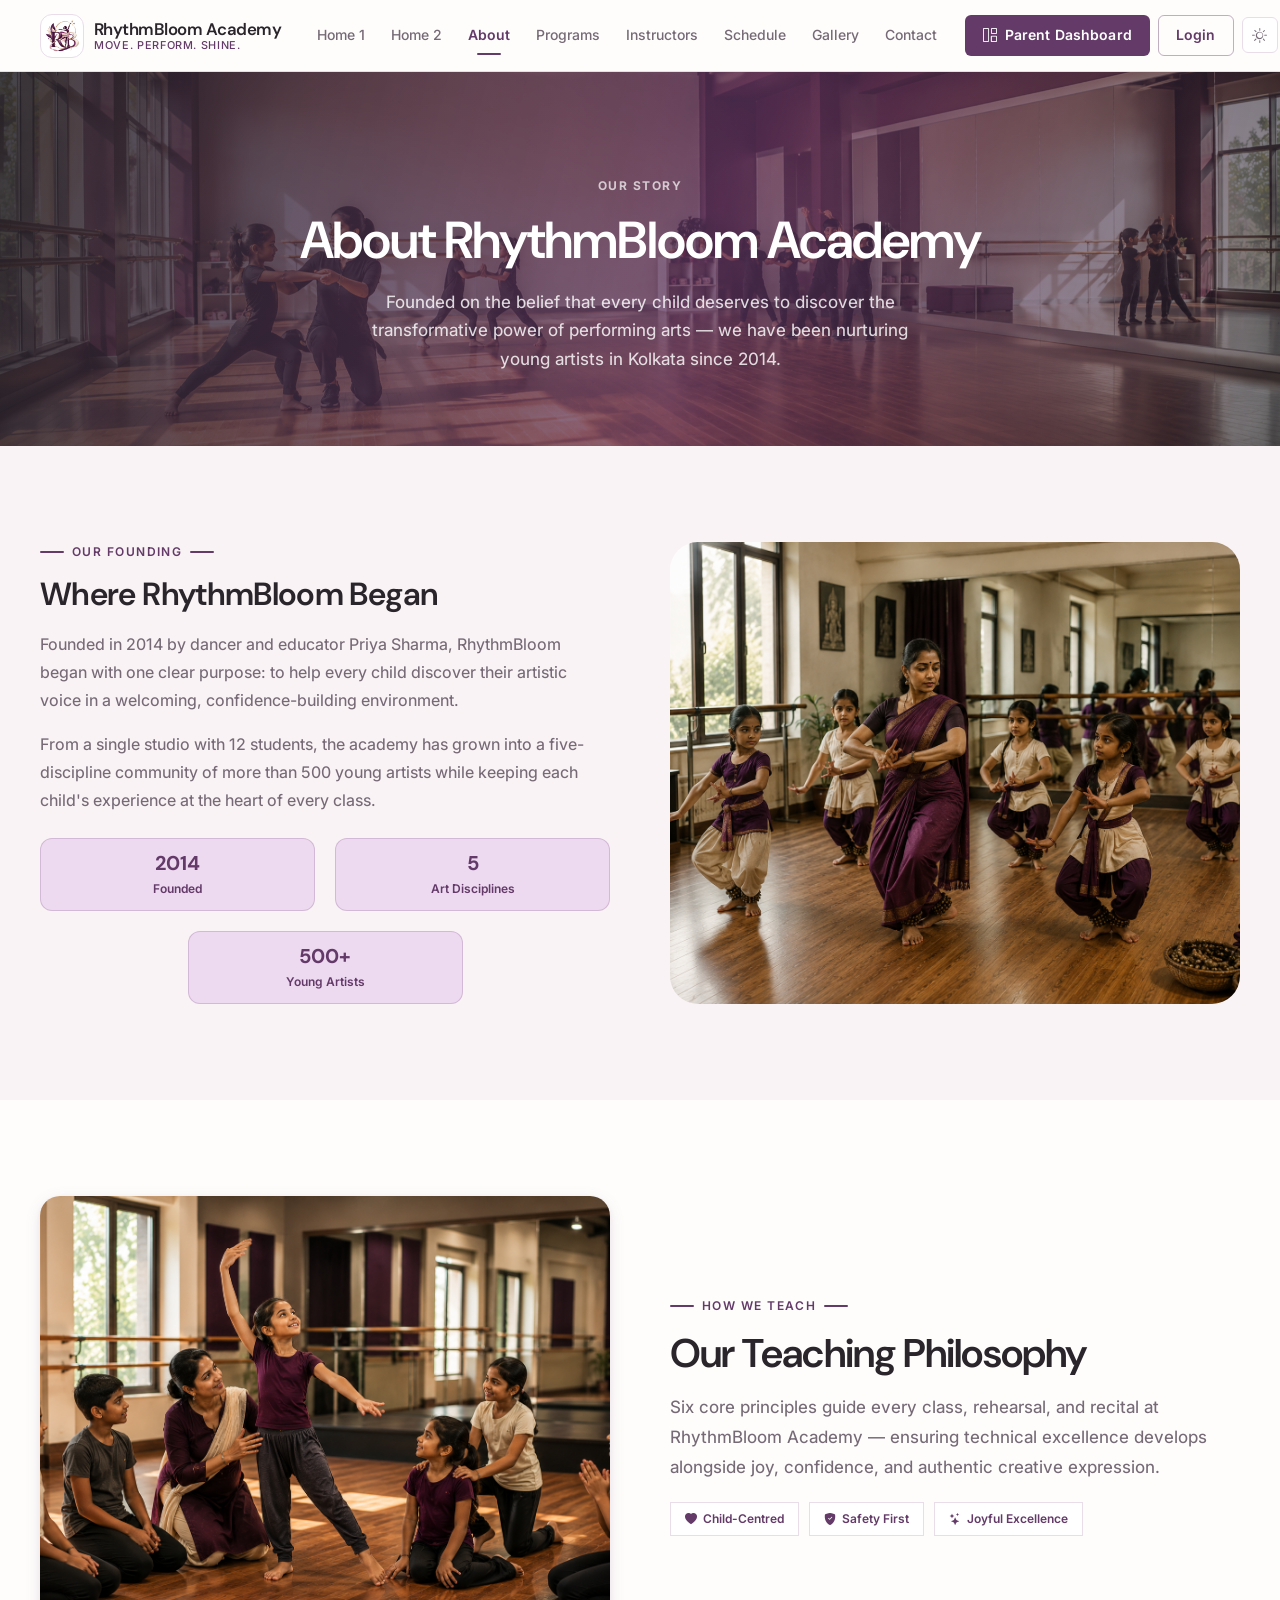
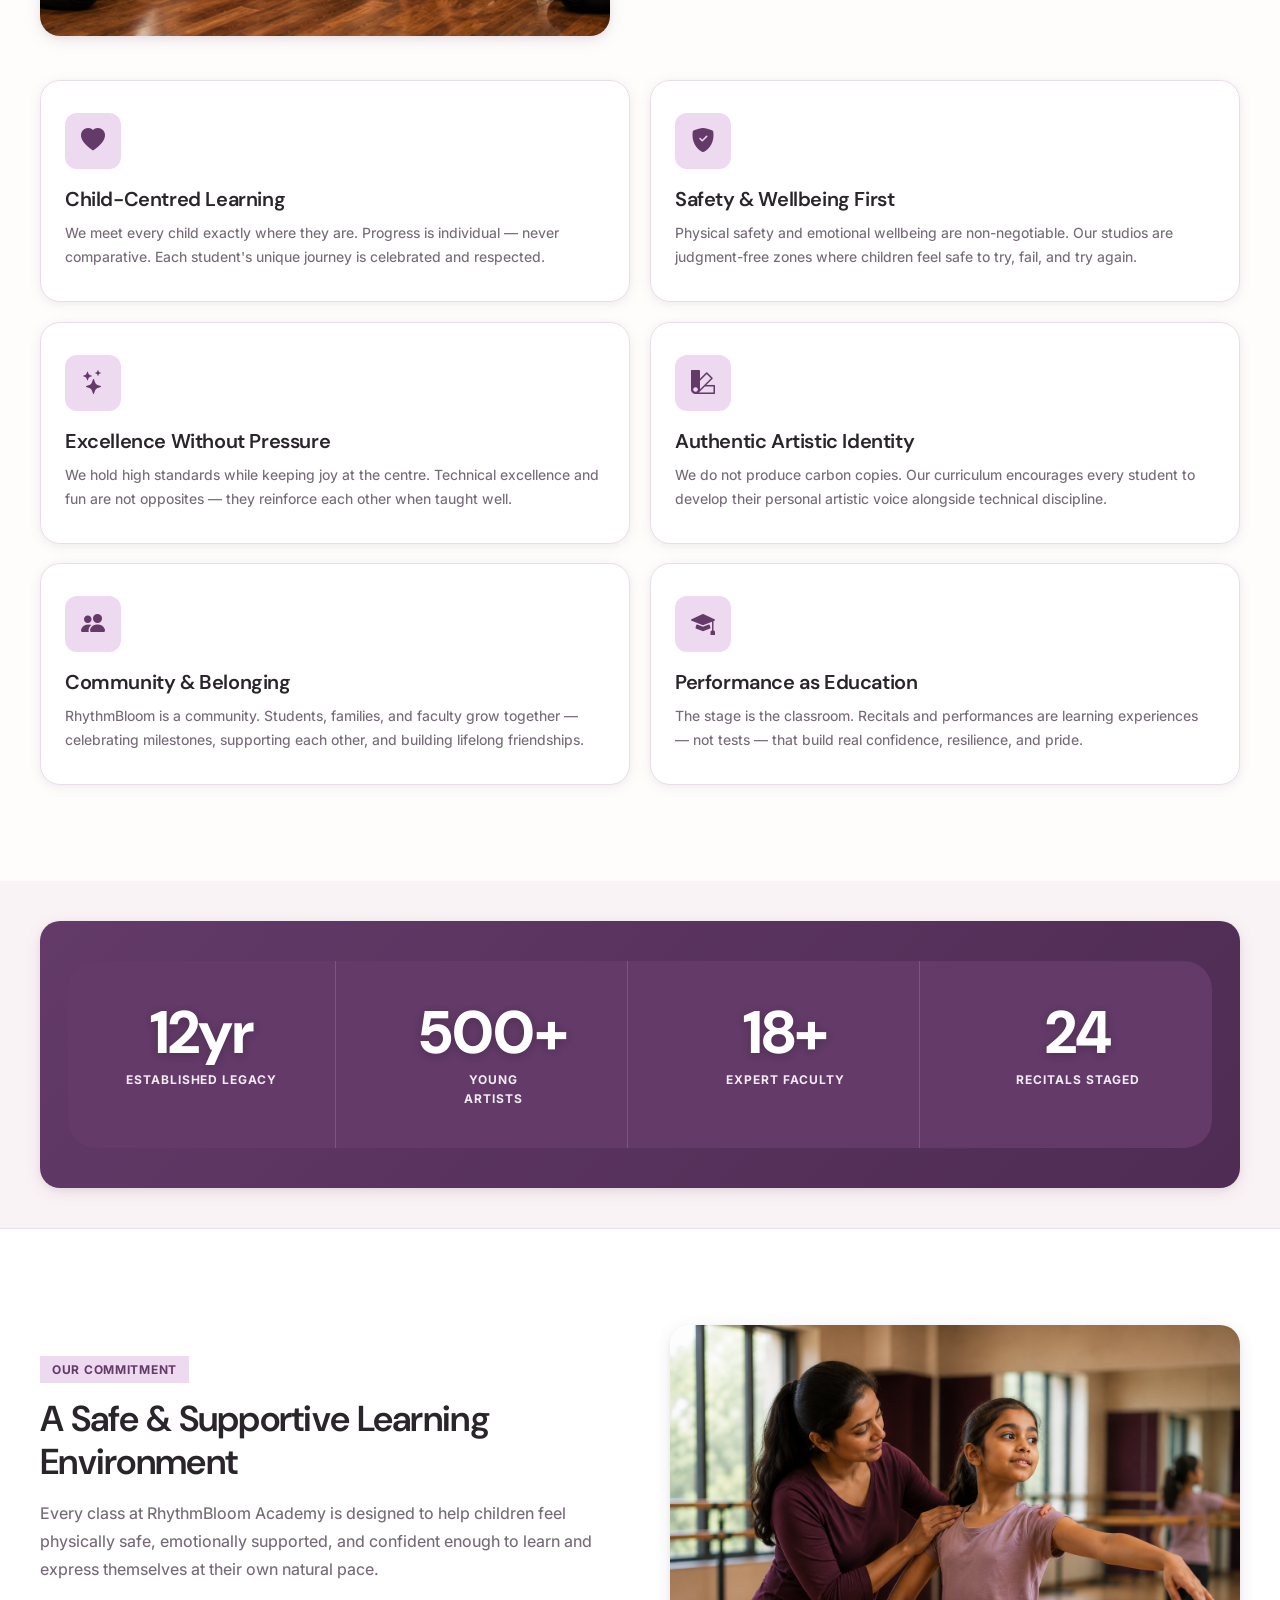
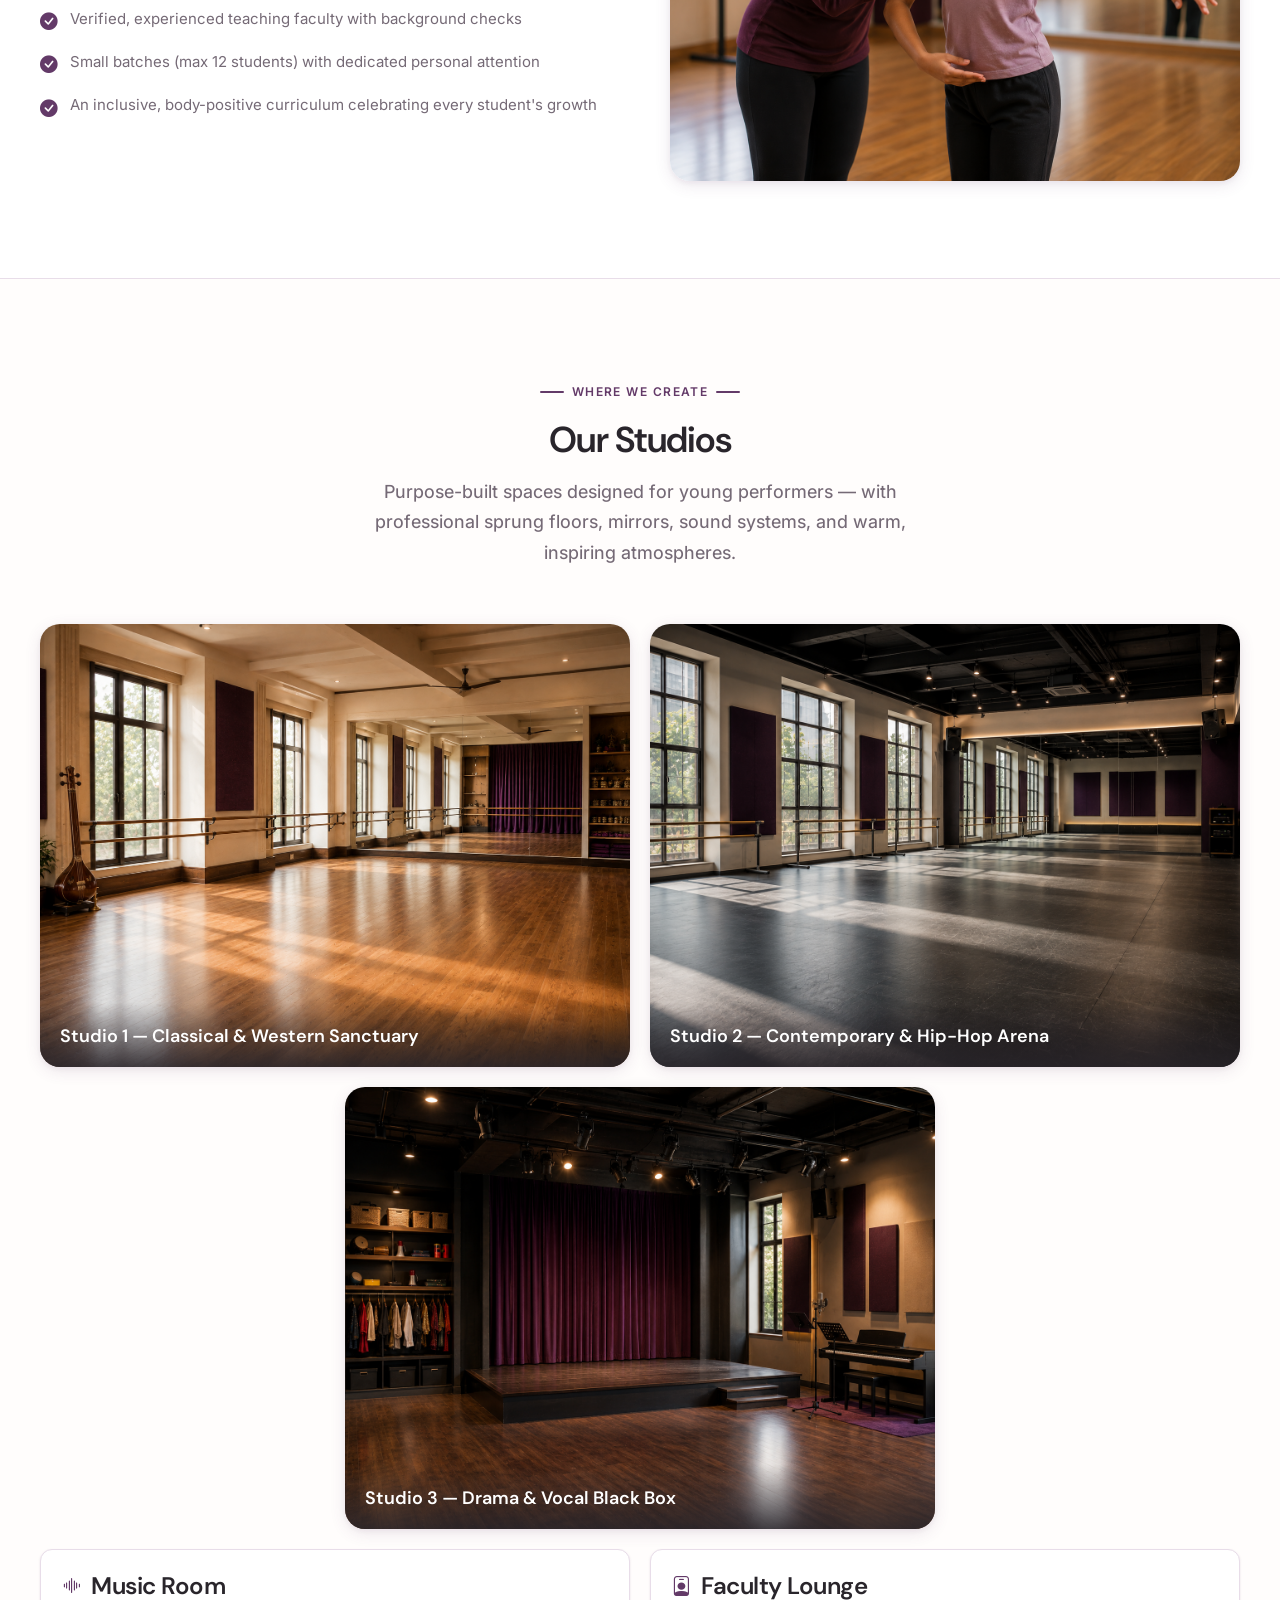
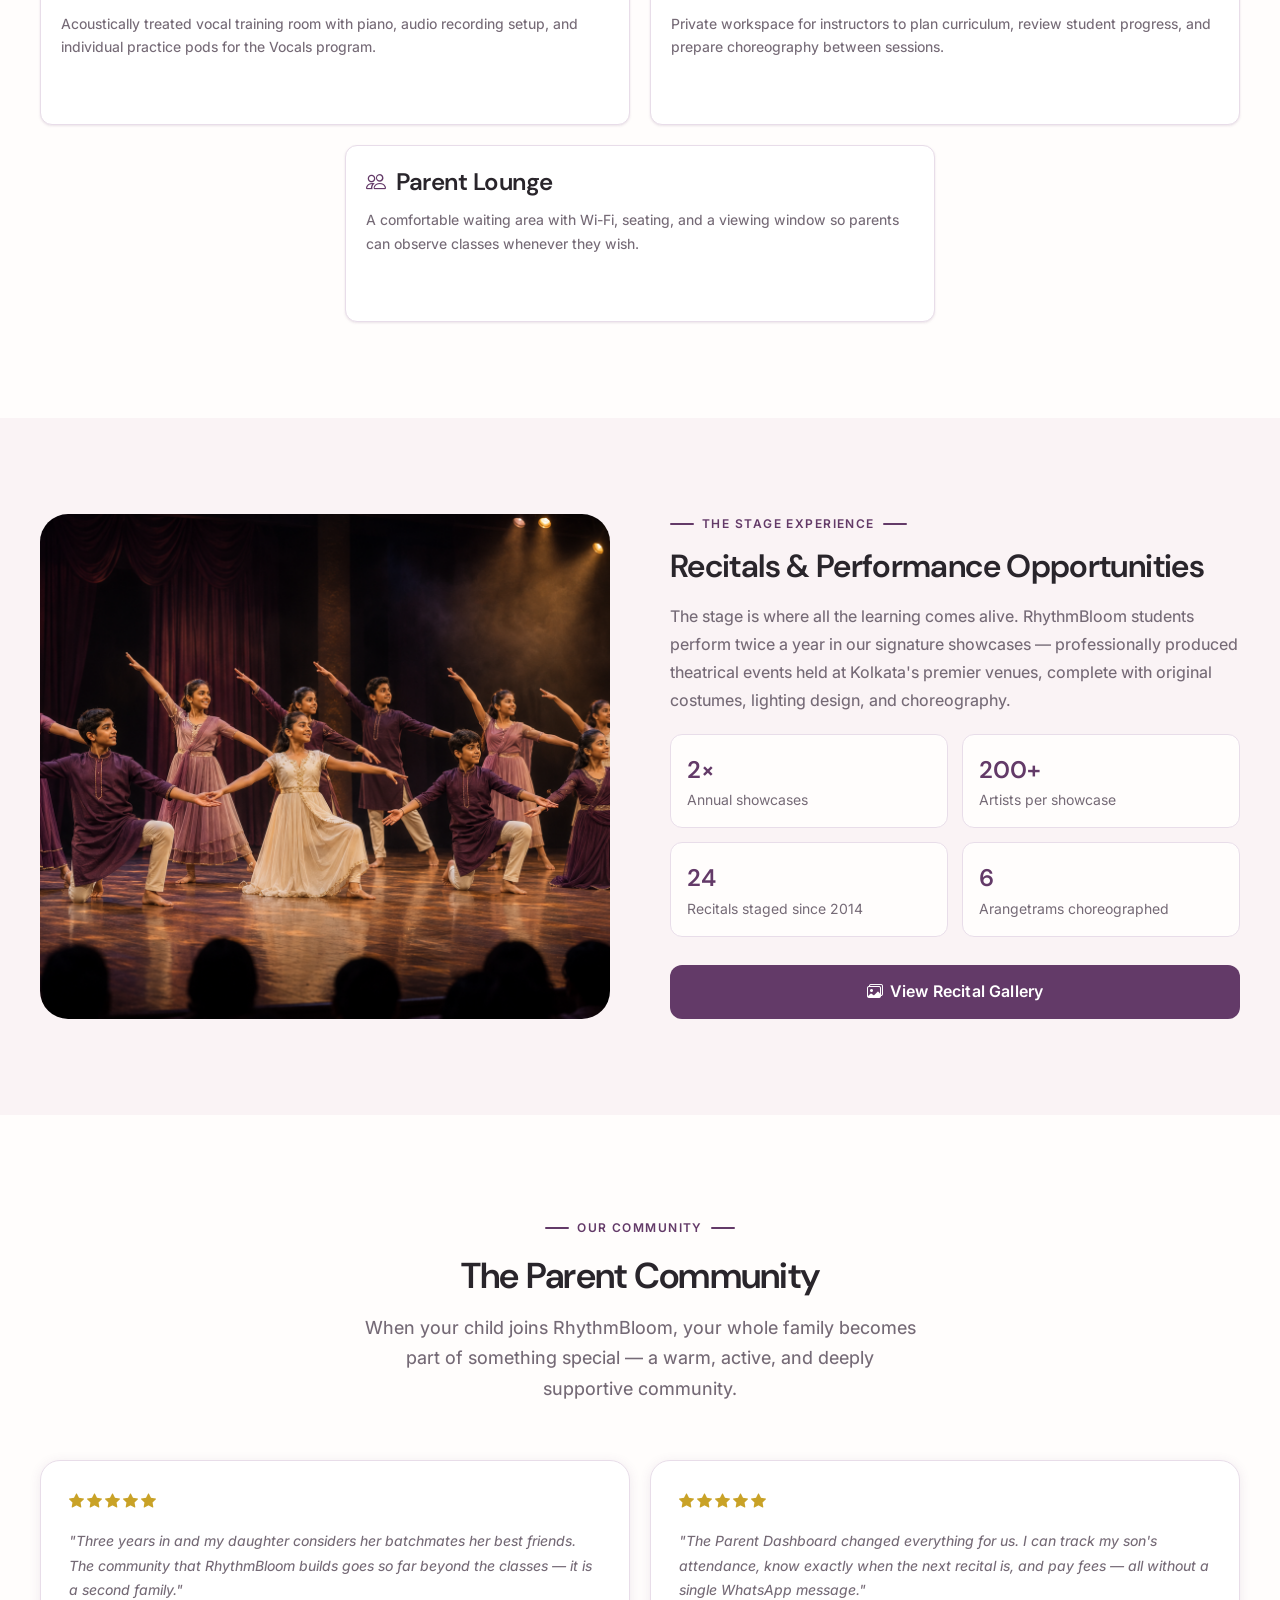
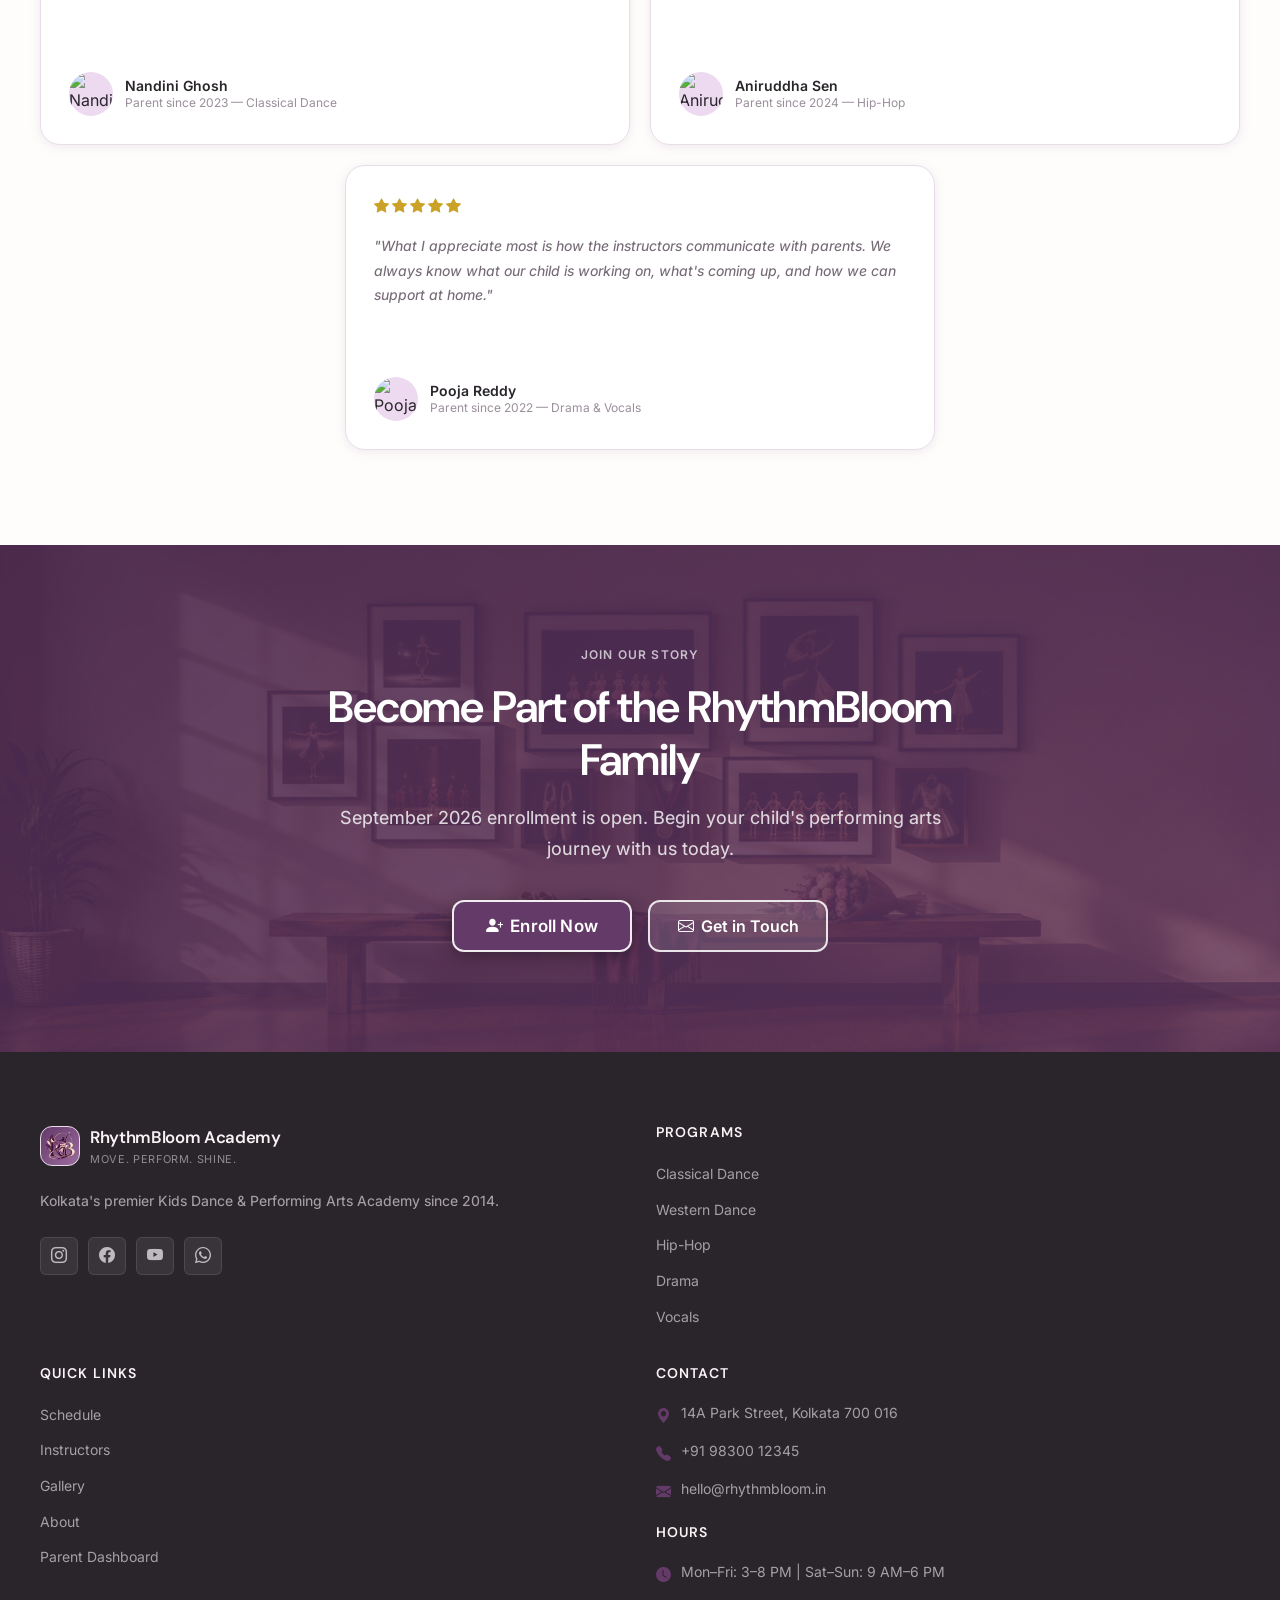
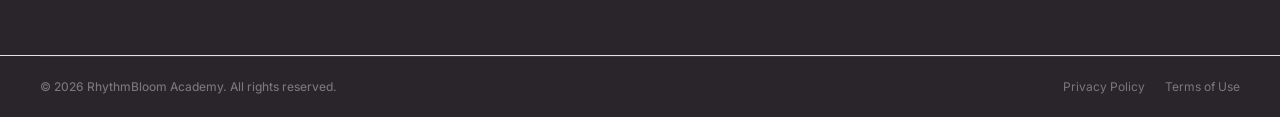
==== about.html @ a4c88cf2 "initial stage changes committed" ====
<!DOCTYPE html>
<html lang="en" data-theme="light" dir="ltr">
<head>
  <meta charset="UTF-8" />
  <meta name="viewport" content="width=device-width, initial-scale=1.0" />
  <title>About Us — Our Story, Philosophy & Studios | RhythmBloom Academy</title>
  <meta name="description" content="Learn about RhythmBloom Academy — our founding story, teaching philosophy, safe learning environment, studios, recital legacy, and parent community." />
  <link rel="icon" type="image/png" href="images/logo.png" />
  <link rel="apple-touch-icon" href="images/logo.png" />
  <link rel="preconnect" href="https://fonts.googleapis.com" />
  <link rel="preconnect" href="https://fonts.gstatic.com" crossorigin />
  <link href="https://fonts.googleapis.com/css2?family=DM+Sans:opsz,wght@9..40,400;9..40,600;9..40,700;9..40,800&family=Inter:wght@400;500;600;700&display=swap" rel="stylesheet" />
  <link rel="stylesheet" href="https://cdn.jsdelivr.net/npm/bootstrap-icons@1.11.3/font/bootstrap-icons.min.css" />
  <link rel="stylesheet" href="css/main.css" />
  <link rel="stylesheet" href="css/header.css" />
  <link rel="stylesheet" href="css/components.css" />
  <link rel="stylesheet" href="css/dark-theme.css" />
  <link rel="stylesheet" href="css/rtl.css" />
  <link rel="stylesheet" href="css/desktop.css" />
  <link rel="stylesheet" href="css/tablet.css" />
  <link rel="stylesheet" href="css/mobile.css" />
  <style>
    .page-hero { padding:100px 0 72px; background:linear-gradient(135deg,var(--primary) 0%,#9B6BA0 100%); position:relative; overflow:hidden; }
    .page-hero::before { content:''; position:absolute; top:-80px; right:-80px; width:400px; height:400px; border-radius:50%; background:rgba(255,255,255,.06); }
    .about-split { display:grid; grid-template-columns:1fr 1fr; gap:60px; align-items:stretch; }
    .about-split.reverse { direction:rtl; }
    .about-split.reverse > * { direction:ltr; }
    .about-img { border-radius:var(--radius-xl); overflow:hidden; }
    .about-img img { width:100%; height:100%; min-height:440px; object-fit:cover; display:block; }
    .about-split > .reveal:not(.about-img) { display:flex; flex-direction:column; justify-content:center; }
    .about-split .section-label { align-self:flex-start; width:auto; background:transparent; padding:0; }
    .story-highlights { display:grid; grid-template-columns:repeat(3,1fr); gap:10px; margin-top:24px; width:100%; }
    .story-highlight { padding:12px 10px; text-align:center; background:var(--primary-subtle); border:1px solid rgba(99,58,104,.2); border-radius:var(--radius-md); color:var(--primary); }
    .story-highlight strong { display:block; font-family:var(--font-heading); font-size:var(--text-lg); line-height:1.2; }
    .story-highlight span { display:block; margin-top:4px; font-size:var(--text-xs); font-weight:600; }
    .philosophy-grid { display:grid; grid-template-columns:repeat(3,1fr); gap:24px; }
    .philosophy-card { padding:32px 24px; background:var(--bg-card); border:1px solid var(--divider); border-radius:var(--radius-lg); box-shadow:var(--shadow-card); transition:all var(--trans-base); }
    .philosophy-card:hover { transform:translateY(-5px); box-shadow:var(--shadow-md); }
    .philosophy-icon { width:56px; height:56px; background:var(--primary-subtle); border-radius:var(--radius-md); display:flex; align-items:center; justify-content:center; font-size:24px; color:var(--primary); margin-bottom:18px; }
    @media(max-width:576px) {
      .about-split { grid-template-columns: 1fr !important; gap: 32px; }
      .story-highlights { grid-template-columns: 1fr !important; gap: 10px; }
      .philosophy-grid { grid-template-columns: 1fr !important; gap: 16px; }
      .about-img img { min-height: 260px; }
    }
    .timeline { display:flex; flex-direction:column; gap:0; position:relative; }
    .timeline::before { content:''; position:absolute; left:20px; top:0; bottom:0; width:2px; background:linear-gradient(to bottom,var(--primary),var(--primary-subtle)); }
    .timeline-item { display:flex; gap:24px; padding-bottom:32px; position:relative; }
    .timeline-dot { width:40px; height:40px; border-radius:50%; background:var(--primary); color:white; display:flex; align-items:center; justify-content:center; font-size:13px; font-weight:600; flex-shrink:0; z-index:1; }
    .timeline-body { flex:1; padding-top:8px; }
    .timeline-year { font-size:var(--text-xs); font-weight:700; letter-spacing:.08em; color:var(--primary); margin-bottom:4px; text-transform:uppercase; }
    .timeline-title { font-family:var(--font-heading); font-size:var(--text-md); font-weight:700; color:var(--text-primary); margin-bottom:6px; }
    .timeline-desc { font-size:var(--text-sm); color:var(--text-secondary); line-height:1.7; }
    @media(max-width:900px) { .about-split { grid-template-columns:1fr; gap:28px; } .about-split.reverse { direction:ltr; } .about-img img { height:260px; min-height:0; } .philosophy-grid { grid-template-columns:1fr 1fr; } }
    @media(max-width:576px) { .philosophy-grid { grid-template-columns:1fr; } .about-img img { height:220px; min-height:0; } .story-highlights { grid-template-columns:1fr; } }
  </style>
</head>
<body>

<nav class="rb-navbar" role="navigation" aria-label="Main navigation">
  <div class="nav-inner">
    <a href="index.html" class="rb-brand">
      <div class="rb-logo-wrap">
        <img src="images/logo.png" alt="RhythmBloom Academy Logo" class="rb-logo-light" />
        <img src="images/dark_logo.png" alt="RhythmBloom Academy Logo" class="rb-logo-dark" style="display:none;" />
      </div>
      <div class="rb-brand-text"><span class="rb-brand-name">RhythmBloom Academy</span><span class="rb-brand-tagline">Move. Perform. Shine.</span></div>
    </a>
    <nav class="rb-nav"><ul class="rb-nav-list">
      <li><a href="index.html" class="rb-nav-link">Home 1</a></li>
      <li><a href="home-2.html" class="rb-nav-link">Home 2</a></li>
      <li><a href="about.html" class="rb-nav-link active">About</a></li>
      <li><a href="programs.html" class="rb-nav-link">Programs</a></li>
      <li><a href="instructors.html" class="rb-nav-link">Instructors</a></li>
      <li><a href="schedule.html" class="rb-nav-link">Schedule</a></li>
      <li><a href="gallery.html" class="rb-nav-link">Gallery</a></li>
      <li><a href="contact.html" class="rb-nav-link">Contact</a></li>
    </ul></nav>
    <div class="rb-nav-right">
      <button class="rb-icon-btn" data-theme-toggle aria-label="Toggle theme"><i class="bi bi-sun theme-icon-light"></i><i class="bi bi-moon-stars theme-icon-dark" style="display:none"></i></button>
      <button class="rb-icon-btn" data-dir-toggle aria-label="Toggle RTL"><span class="dir-label" style="font-size:.7rem;font-weight:700">RTL</span></button>
      <a href="dashboard.html" class="btn-primary"><i class="bi bi-grid-1x2"></i> Parent Dashboard</a>
      <a href="login.html" class="btn-secondary">Login</a>
    </div>
    <div class="rb-toggler">
      <button class="rb-menu-toggle" aria-label="Open menu"><i class="bi bi-list"></i></button>
    </div>
  </div>
</nav>
<div class="rb-mobile-menu">
  <ul class="rb-mobile-nav-list">
    <li><a href="index.html" class="rb-mobile-nav-link">Home 1</a></li>
    <li><a href="home-2.html" class="rb-mobile-nav-link">Home 2</a></li>
    <li><a href="about.html" class="rb-mobile-nav-link active">About</a></li>
    <li><a href="programs.html" class="rb-mobile-nav-link">Programs</a></li>
    <li><a href="instructors.html" class="rb-mobile-nav-link">Instructors</a></li>
    <li><a href="schedule.html" class="rb-mobile-nav-link">Schedule</a></li>
    <li><a href="gallery.html" class="rb-mobile-nav-link">Gallery</a></li>
    <li><a href="contact.html" class="rb-mobile-nav-link">Contact</a></li>
  </ul>
  <div class="rb-mobile-actions">
    <a href="dashboard.html" class="btn-primary" style="width:100%;justify-content:center;"><i class="bi bi-grid-1x2"></i> Parent Dashboard</a>
    <a href="login.html" class="btn-secondary" style="width:100%;justify-content:center;">Login</a>
    <div style="display:flex;align-items:center;justify-content:center;gap:12px;margin-top:6px;">
      <button class="rb-icon-btn" data-theme-toggle title="Toggle Dark Mode" aria-label="Toggle Dark Mode">
        <i class="bi bi-sun theme-icon-light"></i>
        <i class="bi bi-moon-stars theme-icon-dark" style="display:none"></i>
      </button>
      <button class="rb-icon-btn" data-dir-toggle title="Switch to RTL" aria-label="Switch to RTL">
        <span class="dir-label" style="font-size:0.7rem;font-weight:700;">RTL</span>
      </button>
    </div>
  </div>
</div>

<!-- PAGE HERO -->
<section class="page-hero">
  <div class="page-hero-bg"><img src="images/about-hero.png" alt="About hero banner" /></div>
  <div class="container" style="position:relative;z-index:1;">
    <div class="text-center" style="color:white;position:relative;z-index:1;">
      <span style="display:inline-block;font-size:var(--text-xs);font-weight:700;letter-spacing:.12em;text-transform:uppercase;color:rgba(255,255,255,.7);margin-bottom:14px;">Our Story</span>
      <h1 style="font-family:var(--font-heading);font-size:clamp(2rem,5vw,3.25rem);font-weight:600;color:white;margin-bottom:16px;letter-spacing:-.02em;">About RhythmBloom Academy</h1>
      <p style="font-size:1.0625rem;color:rgba(255,255,255,.82);max-width:560px;margin:0 auto;">Founded on the belief that every child deserves to discover the transformative power of performing arts — we have been nurturing young artists in Kolkata since 2014.</p>
    </div>
  </div>
</section>

<!-- ACADEMY STORY -->
<section class="section" id="story" aria-labelledby="story-heading">
  <div class="container">
    <div class="about-split reverse">
      <div class="about-img reveal">
        <img src="images/where_rhythmbloom_began.png" alt="Where RhythmBloom Began — Founding Studio" loading="lazy" />
      </div>
      <div class="reveal reveal-delay-2">
        <span class="section-label" style="margin-bottom:14px;">Our Founding</span>
        <h2 id="story-heading" style="font-family:var(--font-heading);font-size:2rem;font-weight:600;margin-bottom:16px;letter-spacing:-.02em;">Where RhythmBloom Began</h2>
        <p style="color:var(--text-secondary);line-height:1.75;margin-bottom:16px;">Founded in 2014 by dancer and educator Priya Sharma, RhythmBloom began with one clear purpose: to help every child discover their artistic voice in a welcoming, confidence-building environment.</p>
        <p style="color:var(--text-secondary);line-height:1.75;margin-bottom:0;">From a single studio with 12 students, the academy has grown into a five-discipline community of more than 500 young artists while keeping each child's experience at the heart of every class.</p>
        <div class="story-highlights" aria-label="Academy milestones">
          <div class="story-highlight"><strong>2014</strong><span>Founded</span></div>
          <div class="story-highlight"><strong>5</strong><span>Art Disciplines</span></div>
          <div class="story-highlight"><strong>500+</strong><span>Young Artists</span></div>
        </div>
      </div>
    </div>
  </div>
</section>

<!-- TEACHING PHILOSOPHY -->
<section class="section alt-bg" style="background:var(--bg-secondary);" id="philosophy" aria-labelledby="philosophy-heading">
  <div class="container">
    <div class="about-split" style="align-items:center;margin-bottom:44px;">
      <div class="about-img reveal" style="border-radius:var(--radius-lg);overflow:hidden;box-shadow:var(--shadow-md);">
        <img src="images/how_we teach.png" alt="How We Teach at RhythmBloom Academy" loading="lazy" style="width:100%;height:100%;object-fit:cover;" />
      </div>
      <div class="reveal reveal-delay-2">
        <span class="section-label" style="margin-bottom:14px;">How We Teach</span>
        <h2 class="section-title" id="philosophy-heading" style="font-family:var(--font-heading);font-size:clamp(1.75rem,4vw,2.5rem);font-weight:600;margin-bottom:16px;letter-spacing:-.02em;">Our Teaching Philosophy</h2>
        <p style="font-size:1.0625rem;color:var(--text-secondary);line-height:1.75;margin-bottom:20px;">Six core principles guide every class, rehearsal, and recital at RhythmBloom Academy — ensuring technical excellence develops alongside joy, confidence, and authentic creative expression.</p>
        <div style="display:flex;gap:10px;flex-wrap:wrap;">
          <span style="display:inline-flex;align-items:center;gap:6px;font-size:var(--text-xs);font-weight:600;padding:6px 14px;background:var(--bg-card);border:1px solid var(--divider);border-radius:var(--radius-full);color:var(--primary);"><i class="bi bi-heart-fill"></i> Child-Centred</span>
          <span style="display:inline-flex;align-items:center;gap:6px;font-size:var(--text-xs);font-weight:600;padding:6px 14px;background:var(--bg-card);border:1px solid var(--divider);border-radius:var(--radius-full);color:var(--primary);"><i class="bi bi-shield-fill-check"></i> Safety First</span>
          <span style="display:inline-flex;align-items:center;gap:6px;font-size:var(--text-xs);font-weight:600;padding:6px 14px;background:var(--bg-card);border:1px solid var(--divider);border-radius:var(--radius-full);color:var(--primary);"><i class="bi bi-stars"></i> Joyful Excellence</span>
        </div>
      </div>
    </div>
    <div class="philosophy-grid">
      <div class="philosophy-card reveal reveal-delay-1">
        <div class="philosophy-icon"><i class="bi bi-heart-fill"></i></div>
        <h3 style="font-family:var(--font-heading);font-size:var(--text-lg);font-weight:600;margin-bottom:10px;">Child-Centred Learning</h3>
        <p style="font-size:var(--text-sm);color:var(--text-secondary);line-height:1.7;">We meet every child exactly where they are. Progress is individual — never comparative. Each student's unique journey is celebrated and respected.</p>
      </div>
      <div class="philosophy-card reveal reveal-delay-2">
        <div class="philosophy-icon"><i class="bi bi-shield-fill-check"></i></div>
        <h3 style="font-family:var(--font-heading);font-size:var(--text-lg);font-weight:600;margin-bottom:10px;">Safety & Wellbeing First</h3>
        <p style="font-size:var(--text-sm);color:var(--text-secondary);line-height:1.7;">Physical safety and emotional wellbeing are non-negotiable. Our studios are judgment-free zones where children feel safe to try, fail, and try again.</p>
      </div>
      <div class="philosophy-card reveal reveal-delay-3">
        <div class="philosophy-icon"><i class="bi bi-stars"></i></div>
        <h3 style="font-family:var(--font-heading);font-size:var(--text-lg);font-weight:600;margin-bottom:10px;">Excellence Without Pressure</h3>
        <p style="font-size:var(--text-sm);color:var(--text-secondary);line-height:1.7;">We hold high standards while keeping joy at the centre. Technical excellence and fun are not opposites — they reinforce each other when taught well.</p>
      </div>
      <div class="philosophy-card reveal reveal-delay-1">
        <div class="philosophy-icon"><i class="bi bi-palette2"></i></div>
        <h3 style="font-family:var(--font-heading);font-size:var(--text-lg);font-weight:600;margin-bottom:10px;">Authentic Artistic Identity</h3>
        <p style="font-size:var(--text-sm);color:var(--text-secondary);line-height:1.7;">We do not produce carbon copies. Our curriculum encourages every student to develop their personal artistic voice alongside technical discipline.</p>
      </div>
      <div class="philosophy-card reveal reveal-delay-2">
        <div class="philosophy-icon"><i class="bi bi-people-fill"></i></div>
        <h3 style="font-family:var(--font-heading);font-size:var(--text-lg);font-weight:600;margin-bottom:10px;">Community & Belonging</h3>
        <p style="font-size:var(--text-sm);color:var(--text-secondary);line-height:1.7;">RhythmBloom is a community. Students, families, and faculty grow together — celebrating milestones, supporting each other, and building lifelong friendships.</p>
      </div>
      <div class="philosophy-card reveal reveal-delay-3">
        <div class="philosophy-icon"><i class="bi bi-mortarboard-fill"></i></div>
        <h3 style="font-family:var(--font-heading);font-size:var(--text-lg);font-weight:600;margin-bottom:10px;">Performance as Education</h3>
        <p style="font-size:var(--text-sm);color:var(--text-secondary);line-height:1.7;">The stage is the classroom. Recitals and performances are learning experiences — not tests — that build real confidence, resilience, and pride.</p>
      </div>
    </div>
  </div>
</section>

<!-- STATS ACCENT BANNER -->
<section class="section-sm" style="padding: 40px 0;">
  <div class="container">
    <div style="background: linear-gradient(135deg, var(--primary) 0%, #4E2C53 100%); border-radius: var(--radius-lg); padding: 40px 28px; box-shadow: var(--shadow-md);" class="reveal">
      <div class="stats-row" style="display:grid;grid-template-columns:repeat(4,1fr);gap:24px;text-align:center;">
        <div class="stat-item"><div class="stat-number">12yr</div><div class="stat-label">Established Legacy</div></div>
        <div class="stat-item"><div class="stat-number">500+</div><div class="stat-label">Young<br />Artists</div></div>
        <div class="stat-item"><div class="stat-number">18+</div><div class="stat-label">Expert Faculty</div></div>
        <div class="stat-item"><div class="stat-number">24</div><div class="stat-label">Recitals Staged</div></div>
      </div>
    </div>
  </div>
</section>

<!-- SAFE & SUPPORTIVE — OUR COMMITMENT -->
<section class="section" id="safe" aria-labelledby="safe-heading" style="background:var(--bg-card);border-top:1px solid var(--divider);border-bottom:1px solid var(--divider);">
  <div class="container">
    <div class="about-split reverse">
      <div class="about-img reveal" style="border-radius:var(--radius-lg);overflow:hidden;box-shadow:var(--shadow-md);">
        <img src="images/learn_through_practice.png" alt="Instructor with student in safe learning environment" loading="lazy" />
      </div>
      <div class="reveal reveal-delay-2">
        <span class="section-label" style="margin-bottom:14px;background:var(--primary-subtle);color:var(--primary);padding:4px 12px;border-radius:var(--radius-full);font-size:var(--text-xs);font-weight:700;text-transform:uppercase;letter-spacing:0.06em;display:inline-block;">Our Commitment</span>
        <h2 id="safe-heading" style="font-family:var(--font-heading);font-size:clamp(1.75rem,3.5vw,2.25rem);font-weight:600;margin-bottom:16px;letter-spacing:-.02em;color:var(--text-primary);">A Safe & Supportive Learning Environment</h2>
        <p style="color:var(--text-secondary);line-height:1.75;margin-bottom:24px;">Every class at RhythmBloom Academy is designed to help children feel physically safe, emotionally supported, and confident enough to learn and express themselves at their own natural pace.</p>
        <ul style="display:flex;flex-direction:column;gap:14px;margin-bottom:28px;padding:0;list-style:none;">
          <li style="display:flex;align-items:flex-start;gap:12px;font-size:.9375rem;color:var(--text-secondary);">
            <i class="bi bi-check-circle-fill" style="color:var(--primary);font-size:1.1rem;margin-top:1px;flex-shrink:0;"></i>
            <span>Verified, experienced teaching faculty with background checks</span>
          </li>
          <li style="display:flex;align-items:flex-start;gap:12px;font-size:.9375rem;color:var(--text-secondary);">
            <i class="bi bi-check-circle-fill" style="color:var(--primary);font-size:1.1rem;margin-top:1px;flex-shrink:0;"></i>
            <span>Small batches (max 12 students) with dedicated personal attention</span>
          </li>
          <li style="display:flex;align-items:flex-start;gap:12px;font-size:.9375rem;color:var(--text-secondary);">
            <i class="bi bi-check-circle-fill" style="color:var(--primary);font-size:1.1rem;margin-top:1px;flex-shrink:0;"></i>
            <span>An inclusive, body-positive curriculum celebrating every student's growth</span>
          </li>
        </ul>
      </div>
    </div>
  </div>
</section>

<!-- OUR STUDIOS -->
<section class="section alt-bg" style="background:var(--bg-secondary);" id="studios" aria-labelledby="studios-heading">
  <div class="container">
    <div class="section-header center reveal">
      <span class="section-label">Where We Create</span>
      <h2 class="section-title" id="studios-heading">Our Studios</h2>
      <p class="section-desc">Purpose-built spaces designed for young performers — with professional sprung floors, mirrors, sound systems, and warm, inspiring atmospheres.</p>
    </div>
    <div class="studio-grid reveal">
      <div class="studio-card">
        <img src="images/studio_space-1.png" alt="Studio 1 — Classical & Western Sanctuary" loading="lazy" />
        <div class="studio-card-label">Studio 1 — Classical & Western Sanctuary</div>
      </div>
      <div class="studio-card">
        <img src="images/studio_space-2.png" alt="Studio 2 — Contemporary & Hip-Hop Arena" loading="lazy" />
        <div class="studio-card-label">Studio 2 — Contemporary & Hip-Hop Arena</div>
      </div>
      <div class="studio-card">
        <img src="images/studio_space-3.png" alt="Studio 3 — Drama & Vocal Black Box" loading="lazy" />
        <div class="studio-card-label">Studio 3 — Drama & Vocal Black Box</div>
      </div>
    </div>
    <div class="studio-amenities-grid" style="display:grid;grid-template-columns:repeat(3,1fr);gap:20px;margin-top:20px;">
      <div class="studio-amenity-card" style="background:var(--bg-card);border:1px solid var(--divider);border-radius:var(--radius-md);padding:20px;box-shadow:var(--shadow-sm);">
        <div style="display:flex;align-items:center;gap:10px;margin-bottom:10px;"><i class="bi bi-soundwave" style="font-size:20px;color:var(--primary);"></i><h4 style="font-family:var(--font-heading);font-weight:600;color:var(--text-primary);">Music Room</h4></div>
        <p style="font-size:var(--text-sm);color:var(--text-secondary);line-height:1.65;">Acoustically treated vocal training room with piano, audio recording setup, and individual practice pods for the Vocals program.</p>
      </div>
      <div class="studio-amenity-card" style="background:var(--bg-card);border:1px solid var(--divider);border-radius:var(--radius-md);padding:20px;box-shadow:var(--shadow-sm);">
        <div style="display:flex;align-items:center;gap:10px;margin-bottom:10px;"><i class="bi bi-person-badge" style="font-size:20px;color:var(--primary);"></i><h4 style="font-family:var(--font-heading);font-weight:600;color:var(--text-primary);">Faculty Lounge</h4></div>
        <p style="font-size:var(--text-sm);color:var(--text-secondary);line-height:1.65;">Private workspace for instructors to plan curriculum, review student progress, and prepare choreography between sessions.</p>
      </div>
      <div class="studio-amenity-card" style="background:var(--bg-card);border:1px solid var(--divider);border-radius:var(--radius-md);padding:20px;box-shadow:var(--shadow-sm);">
        <div style="display:flex;align-items:center;gap:10px;margin-bottom:10px;"><i class="bi bi-people" style="font-size:20px;color:var(--primary);"></i><h4 style="font-family:var(--font-heading);font-weight:600;color:var(--text-primary);">Parent Lounge</h4></div>
        <p style="font-size:var(--text-sm);color:var(--text-secondary);line-height:1.65;">A comfortable waiting area with Wi-Fi, seating, and a viewing window so parents can observe classes whenever they wish.</p>
      </div>
    </div>
  </div>
</section>

<!-- RECITALS & PERFORMANCE -->
<section class="section" id="recitals" aria-labelledby="recitals-heading">
  <div class="container">
    <div class="about-split">
      <div class="about-img reveal">
        <img src="images/performance_Moment.png" alt="Annual showcase recital performance" loading="lazy" />
      </div>
      <div class="reveal reveal-delay-2">
        <span class="section-label" style="margin-bottom:14px;">The Stage Experience</span>
        <h2 id="recitals-heading" style="font-family:var(--font-heading);font-size:2rem;font-weight:600;margin-bottom:16px;letter-spacing:-.02em;">Recitals & Performance Opportunities</h2>
        <p style="color:var(--text-secondary);line-height:1.75;margin-bottom:20px;">The stage is where all the learning comes alive. RhythmBloom students perform twice a year in our signature showcases — professionally produced theatrical events held at Kolkata's premier venues, complete with original costumes, lighting design, and choreography.</p>
        <div style="display:grid;grid-template-columns:1fr 1fr;gap:14px;margin-bottom:28px;">
          <div style="padding:16px;background:var(--bg-secondary);border:1px solid var(--divider);border-radius:var(--radius-md);">
            <div style="font-family:var(--font-heading);font-size:1.5rem;font-weight:600;color:var(--primary);">2×</div>
            <div style="font-size:var(--text-sm);color:var(--text-secondary);">Annual showcases</div>
          </div>
          <div style="padding:16px;background:var(--bg-secondary);border:1px solid var(--divider);border-radius:var(--radius-md);">
            <div style="font-family:var(--font-heading);font-size:1.5rem;font-weight:600;color:var(--primary);">200+</div>
            <div style="font-size:var(--text-sm);color:var(--text-secondary);">Artists per showcase</div>
          </div>
          <div style="padding:16px;background:var(--bg-secondary);border:1px solid var(--divider);border-radius:var(--radius-md);">
            <div style="font-family:var(--font-heading);font-size:1.5rem;font-weight:600;color:var(--primary);">24</div>
            <div style="font-size:var(--text-sm);color:var(--text-secondary);">Recitals staged since 2014</div>
          </div>
          <div style="padding:16px;background:var(--bg-secondary);border:1px solid var(--divider);border-radius:var(--radius-md);">
            <div style="font-family:var(--font-heading);font-size:1.5rem;font-weight:600;color:var(--primary);">6</div>
            <div style="font-size:var(--text-sm);color:var(--text-secondary);">Arangetrams choreographed</div>
          </div>
        </div>
        <a href="gallery.html" class="btn-primary btn-lg"><i class="bi bi-images"></i> View Recital Gallery</a>
      </div>
    </div>
  </div>
</section>

<!-- PARENT COMMUNITY -->
<section class="section alt-bg" style="background:var(--bg-secondary);" id="community" aria-labelledby="community-heading">
  <div class="container">
    <div class="section-header center reveal">
      <span class="section-label">Our Community</span>
      <h2 class="section-title" id="community-heading">The Parent Community</h2>
      <p class="section-desc">When your child joins RhythmBloom, your whole family becomes part of something special — a warm, active, and deeply supportive community.</p>
    </div>
    <div class="testimonials-grid">
      <div class="testimonial-card reveal reveal-delay-1">
        <div class="testimonial-stars"><i class="bi bi-star-fill"></i><i class="bi bi-star-fill"></i><i class="bi bi-star-fill"></i><i class="bi bi-star-fill"></i><i class="bi bi-star-fill"></i></div>
        <p class="testimonial-text">Three years in and my daughter considers her batchmates her best friends. The community that RhythmBloom builds goes so far beyond the classes — it is a second family.</p>
        <div class="testimonial-author">
          <div class="testimonial-avatar"><img src="https://images.unsplash.com/photo-1544005313-94ddf0286df2?w=150&q=80&fit=crop" alt="Nandini Ghosh" /></div>
          <div><div class="testimonial-author-name">Nandini Ghosh</div><div class="testimonial-author-role">Parent since 2023 — Classical Dance</div></div>
        </div>
      </div>
      <div class="testimonial-card reveal reveal-delay-2">
        <div class="testimonial-stars"><i class="bi bi-star-fill"></i><i class="bi bi-star-fill"></i><i class="bi bi-star-fill"></i><i class="bi bi-star-fill"></i><i class="bi bi-star-fill"></i></div>
        <p class="testimonial-text">The Parent Dashboard changed everything for us. I can track my son's attendance, know exactly when the next recital is, and pay fees — all without a single WhatsApp message.</p>
        <div class="testimonial-author">
          <div class="testimonial-avatar"><img src="https://images.unsplash.com/photo-1506794778202-cad84cf45f1d?w=150&q=80&fit=crop" alt="Aniruddha Sen" /></div>
          <div><div class="testimonial-author-name">Aniruddha Sen</div><div class="testimonial-author-role">Parent since 2024 — Hip-Hop</div></div>
        </div>
      </div>
      <div class="testimonial-card reveal reveal-delay-3">
        <div class="testimonial-stars"><i class="bi bi-star-fill"></i><i class="bi bi-star-fill"></i><i class="bi bi-star-fill"></i><i class="bi bi-star-fill"></i><i class="bi bi-star-fill"></i></div>
        <p class="testimonial-text">What I appreciate most is how the instructors communicate with parents. We always know what our child is working on, what's coming up, and how we can support at home.</p>
        <div class="testimonial-author">
          <div class="testimonial-avatar"><img src="https://images.unsplash.com/photo-1534528741775-53994a69daeb?w=150&q=80&fit=crop" alt="Pooja Reddy" /></div>
          <div><div class="testimonial-author-name">Pooja Reddy</div><div class="testimonial-author-role">Parent since 2022 — Drama & Vocals</div></div>
        </div>
      </div>
    </div>
  </div>
</section>

<!-- CTA -->
<section class="cta-section">
  <div class="cta-bg"><img src="images/about-cta.png" alt="Young performer" /></div>
  <div class="container">
    <div class="cta-content reveal">
      <p class="cta-label">Join Our Story</p>
      <h2 class="cta-title">Become Part of the RhythmBloom Family</h2>
      <p class="cta-desc">September 2026 enrollment is open. Begin your child's performing arts journey with us today.</p>
      <div class="cta-actions">
        <a href="dashboard.html" class="btn-primary btn-xl"><i class="bi bi-person-plus-fill"></i> Enroll Now</a>
        <a href="contact.html" class="btn-ghost btn-xl"><i class="bi bi-envelope"></i> Get in Touch</a>
      </div>
    </div>
  </div>
</section>

<footer class="rb-footer">
  <div class="container">
    <div class="footer-grid">
      <div><div class="footer-brand"><div class="footer-logo-wrap"><img src="images/logo.png" alt="RhythmBloom Academy Logo" class="rb-logo-light" /><img src="images/dark_logo.png" alt="RhythmBloom Academy Logo" class="rb-logo-dark" style="display:none;" /></div><div><div class="footer-brand-name">RhythmBloom Academy</div><div class="footer-brand-tagline">Move. Perform. Shine.</div></div></div><p class="footer-about">Kolkata's premier Kids Dance & Performing Arts Academy since 2014.</p><div class="footer-social"><a href="#" class="footer-social-link" aria-label="Instagram"><i class="bi bi-instagram"></i></a><a href="#" class="footer-social-link" aria-label="Facebook"><i class="bi bi-facebook"></i></a><a href="#" class="footer-social-link" aria-label="YouTube"><i class="bi bi-youtube"></i></a><a href="#" class="footer-social-link" aria-label="WhatsApp"><i class="bi bi-whatsapp"></i></a></div></div>
      <div><h4 class="footer-col-title">Programs</h4><ul class="footer-links"><li><a href="programs.html#classical">Classical Dance</a></li><li><a href="programs.html#western">Western Dance</a></li><li><a href="programs.html#hiphop">Hip-Hop</a></li><li><a href="programs.html#drama">Drama</a></li><li><a href="programs.html#vocals">Vocals</a></li></ul></div>
      <div><h4 class="footer-col-title">Quick Links</h4><ul class="footer-links"><li><a href="schedule.html">Schedule</a></li><li><a href="instructors.html">Instructors</a></li><li><a href="gallery.html">Gallery</a></li><li><a href="about.html">About</a></li><li><a href="dashboard.html">Parent Dashboard</a></li></ul></div>
      <div><h4 class="footer-col-title">Contact</h4><div class="footer-contact-item"><i class="bi bi-geo-alt-fill"></i><span>14A Park Street, Kolkata 700 016</span></div><div class="footer-contact-item"><i class="bi bi-telephone-fill"></i><span>+91 98300 12345</span></div><div class="footer-contact-item"><i class="bi bi-envelope-fill"></i><span>hello@rhythmbloom.in</span></div><h4 class="footer-col-title" style="margin-top:20px;">Hours</h4><div class="footer-contact-item"><i class="bi bi-clock-fill"></i><span>Mon–Fri: 3–8 PM | Sat–Sun: 9 AM–6 PM</span></div></div>
    </div>
  </div>
  <div class="divider"></div>
  <div class="container"><div class="footer-bottom"><p class="footer-copy">&copy; 2026 RhythmBloom Academy. All rights reserved.</p><div class="footer-bottom-links"><a href="#">Privacy Policy</a><a href="#">Terms of Use</a></div></div></div>
</footer>
<div class="toast-container" aria-live="polite"></div>
<script src="js/main.js"></script>
</body>
</html>
---- css/main.css ----
/* =============================================
   RHYTHMBLOOM ACADEMY — MAIN CSS
   Core tokens, typography, resets, utilities
   ============================================= */

@import url('https://fonts.googleapis.com/css2?family=DM+Sans:ital,opsz,wght@0,9..40,300;0,9..40,400;0,9..40,500;0,9..40,600;0,9..40,700;0,9..40,800;1,9..40,400&family=Manrope:wght@400;500;600;700;800&family=Inter:wght@300;400;500;600;700&display=swap');

/* ── CSS Variables ── */
:root {
  /* Brand Colors */
  --primary:         #633A68;
  --primary-hover:   #4E2C53;
  --primary-light:   #8B5A91;
  --primary-subtle:  #EDD9F0;
  --blush:           #FAF3F5;
  --ivory:           #FFFDFC;
  --charcoal:        #29252B;
  --mauve:           #756A76;
  --white:           #FFFFFF;
  --divider:         #E8DDE9;

  /* Background & Surface */
  --bg-primary:      #FAF3F5;
  --bg-secondary:    #FFFDFC;
  --bg-surface:      #FFFFFF;
  --bg-card:         #FFFFFF;

  /* Text */
  --text-primary:    #29252B;
  --text-secondary:  #756A76;
  --text-muted:      #9A8F9B;
  --text-on-dark:    #FAF3F5;

  /* Status Colors */
  --success:         #2D7A5A;
  --success-bg:      #E8F5EE;
  --warning:         #8A6000;
  --warning-bg:      #FFF8E6;
  --error:           #8B2E2E;
  --error-bg:        #FDECEC;
  --info:            #1E5C8A;
  --info-bg:         #EAF3FB;

  /* Spacing */
  --space-xs:   4px;
  --space-sm:   8px;
  --space-md:   16px;
  --space-lg:   24px;
  --space-xl:   40px;
  --space-2xl:  64px;
  --space-3xl:  96px;

  /* Border Radius */
  --radius-sm:   6px;
  --radius-md:   12px;
  --radius-lg:   20px;
  --radius-xl:   28px;
  --radius-pill: 999px;

  /* Shadows */
  --shadow-sm:   0 1px 3px rgba(99,58,104,0.08), 0 1px 2px rgba(99,58,104,0.06);
  --shadow-md:   0 4px 16px rgba(99,58,104,0.12), 0 2px 6px rgba(99,58,104,0.06);
  --shadow-lg:   0 8px 32px rgba(99,58,104,0.16), 0 4px 12px rgba(99,58,104,0.08);
  --shadow-xl:   0 16px 48px rgba(99,58,104,0.20), 0 8px 24px rgba(99,58,104,0.10);
  --shadow-card: 0 2px 12px rgba(99,58,104,0.10);

  /* Typography */
  --font-heading:  'DM Sans', 'Manrope', sans-serif;
  --font-body:     'Inter', sans-serif;
  --font-alt:      'Manrope', 'DM Sans', sans-serif;

  /* Font Sizes */
  --text-xs:   0.75rem;    /* 12px */
  --text-sm:   0.875rem;   /* 14px */
  --text-base: 1rem;       /* 16px */
  --text-md:   1.125rem;   /* 18px */
  --text-lg:   1.25rem;    /* 20px */
  --text-xl:   1.5rem;     /* 24px */
  --text-2xl:  1.875rem;   /* 30px */
  --text-3xl:  2.25rem;    /* 36px */
  --text-4xl:  3rem;       /* 48px */
  --text-5xl:  3.75rem;    /* 60px */
  --text-6xl:  4.5rem;     /* 72px */

  /* Transitions */
  --trans-fast:   150ms ease;
  --trans-base:   250ms ease;
  --trans-slow:   350ms ease;
  --trans-spring: 300ms cubic-bezier(0.34, 1.56, 0.64, 1);

  /* Layout */
  --container-max:   1400px;
  --container-px:    40px;
  --section-py:      96px;
  --navbar-height:   72px;
}

/* Dark Mode Variables */
[data-theme="dark"] {
  --bg-primary:    #1C181D;
  --bg-secondary:  #272128;
  --bg-surface:    #272128;
  --bg-card:       #302931;
  --text-primary:  #FAF3F5;
  --text-secondary:#C4B5C5;
  --text-muted:    #9A8F9B;
  --divider:       #3D333E;
  --shadow-sm:     0 1px 3px rgba(0,0,0,0.3), 0 1px 2px rgba(0,0,0,0.2);
  --shadow-md:     0 4px 16px rgba(0,0,0,0.35), 0 2px 6px rgba(0,0,0,0.2);
  --shadow-lg:     0 8px 32px rgba(0,0,0,0.4), 0 4px 12px rgba(0,0,0,0.25);
  --shadow-card:   0 2px 12px rgba(0,0,0,0.3);
  --primary-subtle:#3D2B40;
  --success-bg:    #1A3D2E;
  --warning-bg:    #3A2E00;
  --error-bg:      #3D1A1A;
  --info-bg:       #1A2E3D;
  --primary:       #A77BAB;
  --primary-hover: #C09BC4;
}

/* ── Resets ── */
*, *::before, *::after {
  box-sizing: border-box;
  margin: 0;
  padding: 0;
}

html {
  font-size: 16px;
  scroll-behavior: smooth;
  -webkit-text-size-adjust: 100%;
}

body {
  font-family: var(--font-body);
  background-color: var(--bg-primary);
  color: var(--text-primary);
  line-height: 1.6;
  font-size: var(--text-base);
  -webkit-font-smoothing: antialiased;
  -moz-osx-font-smoothing: grayscale;
  transition: background-color var(--trans-base), color var(--trans-base);
  overflow-x: clip;
}

/* ── Typography ── */
h1, h2, h3, h4, h5, h6 {
  font-family: var(--font-heading);
  font-weight: 600;
  line-height: 1.2;
  color: var(--text-primary);
  letter-spacing: -0.02em;
}

h1 { font-size: clamp(2.25rem, 5vw, var(--text-5xl)); }
h2 { font-size: clamp(1.75rem, 3.5vw, var(--text-3xl)); }
h3 { font-size: clamp(1.375rem, 2.5vw, var(--text-2xl)); }
h4 { font-size: clamp(1.125rem, 2vw, var(--text-xl)); }
h5 { font-size: var(--text-lg); }
h6 { font-size: var(--text-md); }

p {
  color: var(--text-secondary);
  font-weight: 450;
  line-height: 1.7;
  margin-bottom: 0;
}

a {
  color: var(--primary);
  text-decoration: none;
  transition: color var(--trans-fast);
}

a:hover {
  color: var(--primary-hover);
}

img {
  max-width: 100%;
  height: auto;
  display: block;
}

ul, ol {
  list-style: none;
  padding: 0;
  margin: 0;
}

button {
  cursor: pointer;
  border: none;
  background: none;
  font-family: var(--font-body);
}

/* ── Container ── */
.container {
  width: 100%;
  max-width: var(--container-max);
  margin-inline: auto;
  padding-inline: var(--container-px);
}

/* ── Section Spacing ── */
.section {
  padding-block: var(--section-py);
}

.section-sm {
  padding-block: 64px;
}

.section-lg {
  padding-block: 120px;
}

/* ── Section Header ── */
.section-header {
  margin-bottom: 56px;
}

.section-header.center {
  text-align: center;
  max-width: 640px;
  margin-inline: auto;
  margin-bottom: 56px;
}

.section-label {
  display: inline-flex;
  align-items: center;
  gap: var(--space-sm);
  font-family: var(--font-body);
  font-size: var(--text-xs);
  font-weight: 600;
  letter-spacing: 0.12em;
  text-transform: uppercase;
  color: var(--primary);
  margin-bottom: var(--space-md);
}

.section-label::before {
  content: '';
  width: 24px;
  height: 2px;
  background: var(--primary);
  border-radius: var(--radius-pill);
}

.section-label::after {
  content: '';
  width: 24px;
  height: 2px;
  background: var(--primary);
  border-radius: var(--radius-pill);
}

.section-header.center .section-label {
  justify-content: center;
}

.section-title {
  font-family: var(--font-heading);
  margin-bottom: var(--space-md);
}

.section-desc {
  font-size: var(--text-md);
  color: var(--text-secondary);
  max-width: 560px;
}

.section-header.center .section-desc {
  margin-inline: auto;
}

/* ── Gradient Accents ── */
.text-gradient {
  background: linear-gradient(135deg, var(--primary) 0%, #9B6BA0 100%);
  -webkit-background-clip: text;
  -webkit-text-fill-color: transparent;
  background-clip: text;
}

/* ── Backgrounds ── */
.bg-primary    { background-color: var(--bg-primary) !important; }
.bg-secondary  { background-color: var(--bg-secondary) !important; }
.bg-surface    { background-color: var(--bg-surface) !important; }
.bg-card       { background-color: var(--bg-card) !important; }
.bg-brand      { background-color: var(--primary) !important; }
.bg-brand-subtle { background-color: var(--primary-subtle) !important; }

/* ── Divider ── */
.divider {
  height: 1px;
  background: var(--divider);
  border: none;
  margin: 0;
}

/* ── Badge ── */
.badge {
  display: inline-flex;
  align-items: center;
  gap: 4px;
  padding: 4px 10px;
  border-radius: var(--radius-pill);
  font-size: var(--text-xs);
  font-weight: 600;
  letter-spacing: 0.03em;
}

.badge-primary {
  background: var(--primary-subtle);
  color: var(--primary);
}

.badge-success,
.badge-warning,
.badge-error,
.badge-info {
  background: var(--primary-subtle);
  color: var(--primary);
  border: 1px solid rgba(99, 58, 104, 0.2);
}

/* ── Tag Pills ── */
.tag {
  display: inline-block;
  padding: 3px 10px;
  border-radius: var(--radius-pill);
  font-size: var(--text-xs);
  font-weight: 500;
  background: var(--primary-subtle);
  color: var(--primary);
  border: 1px solid rgba(99,58,104,0.2);
}

/* ── Utility ── */
.text-center { text-align: center; }
.text-start  { text-align: start; }
.text-end    { text-align: end; }
.d-flex      { display: flex; }
.flex-center { display: flex; align-items: center; justify-content: center; }
.justify-content-between { justify-content: space-between !important; }
.justify-content-end     { justify-content: flex-end !important; }
.justify-content-center  { justify-content: center !important; }
.align-items-center      { align-items: center !important; }
.gap-1       { gap: 6px !important; }
.gap-2       { gap: 14px !important; }
.gap-3       { gap: 20px !important; }
.gap-4       { gap: 28px !important; }
.gap-sm      { gap: var(--space-sm); }
.gap-md      { gap: var(--space-md); }
.gap-lg      { gap: var(--space-lg); }
.mt-sm       { margin-top: var(--space-sm); }
.mt-md       { margin-top: var(--space-md); }
.mt-lg       { margin-top: var(--space-lg); }
.mt-xl       { margin-top: var(--space-xl); }
.mb-sm       { margin-bottom: var(--space-sm); }
.mb-md       { margin-bottom: var(--space-md); }
.mb-lg       { margin-bottom: var(--space-lg); }
.w-100       { width: 100%; }
.fw-500      { font-weight: 500; }
.fw-600      { font-weight: 600; }
.fw-700      { font-weight: 700; }
.fs-sm       { font-size: var(--text-sm); }
.fs-md       { font-size: var(--text-md); }
.text-muted-c { color: var(--text-muted) !important; }
.text-primary-c { color: var(--primary) !important; }
.text-secondary-c { color: var(--text-secondary) !important; }

/* ── Grid ── */
.grid-2 { display: grid; grid-template-columns: repeat(2, 1fr); gap: var(--space-lg); }
.grid-3 { display: grid; grid-template-columns: repeat(3, 1fr); gap: var(--space-lg); }
.grid-4 { display: grid; grid-template-columns: repeat(4, 1fr); gap: var(--space-lg); }

/* ── Scroll Reveal ── */
.reveal {
  opacity: 0;
  filter: blur(6px);
  transform: translateY(48px) scale(0.97);
  transition: opacity 0.85s cubic-bezier(0.16, 1, 0.3, 1), transform 0.85s cubic-bezier(0.16, 1, 0.3, 1), filter 0.7s ease;
  will-change: opacity, transform, filter;
}

.reveal.visible {
  opacity: 1;
  filter: blur(0);
  transform: translateY(0);
}

.reveal-delay-1 { transition-delay: 0.1s; }
.reveal-delay-2 { transition-delay: 0.2s; }
.reveal-delay-3 { transition-delay: 0.3s; }
.reveal-delay-4 { transition-delay: 0.4s; }
.reveal-delay-5 { transition-delay: 0.5s; }

/* ── Trendy page-load and staggered grid motion ── */
.rb-navbar { animation: rbNavDrop 0.65s cubic-bezier(0.16, 1, 0.3, 1) both; }
.hero-content,
.page-hero-content,
.page-hero > .container > .text-center {
  animation: rbHeroRise 0.9s 0.12s cubic-bezier(0.16, 1, 0.3, 1) both;
}

.gallery-grid.reveal.visible > *,
.h2-art-grid.reveal.visible > *,
.community-grid.reveal.visible > *,
.schedule-discipline-bar.reveal.visible > *,
.studio-showcase-grid.reveal.visible > * {
  animation: rbCardRise 0.75s cubic-bezier(0.16, 1, 0.3, 1) both;
}

.reveal.visible > :nth-child(2) { animation-delay: 0.07s; }
.reveal.visible > :nth-child(3) { animation-delay: 0.14s; }
.reveal.visible > :nth-child(4) { animation-delay: 0.21s; }
.reveal.visible > :nth-child(5) { animation-delay: 0.28s; }
.reveal.visible > :nth-child(6) { animation-delay: 0.35s; }
.reveal.visible > :nth-child(n+7) { animation-delay: 0.42s; }

@keyframes rbNavDrop {
  from { opacity: 0; transform: translateY(-24px); }
  to { opacity: 1; transform: translateY(0); }
}

@keyframes rbHeroRise {
  from { opacity: 0; filter: blur(8px); transform: translateY(38px) scale(0.97); }
  to { opacity: 1; filter: blur(0); transform: translateY(0) scale(1); }
}

@keyframes rbCardRise {
  from { opacity: 0; filter: blur(5px); transform: translateY(34px) scale(0.94); }
  to { opacity: 1; filter: blur(0); transform: translateY(0) scale(1); }
}

/* ── Reduced Motion ── */
@media (prefers-reduced-motion: reduce) {
  *, *::before, *::after {
    animation-duration: 0.01ms !important;
    animation-iteration-count: 1 !important;
    transition-duration: 0.01ms !important;
  }
  .reveal {
    opacity: 1;
    filter: none;
    transform: none;
  }
}

/* ── Page Transition Overlay ── */
.page-loader {
  position: fixed;
  inset: 0;
  background: var(--primary);
  z-index: 9999;
  display: flex;
  align-items: center;
  justify-content: center;
  transition: opacity 0.5s ease;
}

.page-loader.loaded {
  opacity: 0;
  pointer-events: none;
}

/* ── Scrollbar ── */
::-webkit-scrollbar { width: 6px; }
::-webkit-scrollbar-track { background: transparent; }
::-webkit-scrollbar-thumb {
  background: rgba(99,58,104,0.3);
  border-radius: var(--radius-pill);
}
::-webkit-scrollbar-thumb:hover { background: var(--primary); }

/* ── Focus Styles ── */
:focus-visible {
  outline: 2px solid var(--primary);
  outline-offset: 3px;
  border-radius: 4px;
}

/* ── Selection ── */
::selection {
  background: rgba(99,58,104,0.2);
  color: var(--text-primary);
}

/* ── Image Ratio Wrappers ── */
.img-ratio {
  position: relative;
  overflow: hidden;
  border-radius: var(--radius-md);
}

.img-ratio img {
  position: absolute;
  inset: 0;
  width: 100%;
  height: 100%;
  object-fit: cover;
  transition: transform var(--trans-slow);
}

.img-ratio:hover img {
  transform: scale(1.04);
}

.ratio-4-3::before  { content: ''; display: block; padding-top: 75%; }
.ratio-16-9::before { content: ''; display: block; padding-top: 56.25%; }
.ratio-3-2::before  { content: ''; display: block; padding-top: 66.67%; }
.ratio-1-1::before  { content: ''; display: block; padding-top: 100%; }
.ratio-5-6::before  { content: ''; display: block; padding-top: 120%; }

/* ── Overlay ── */
.overlay {
  position: absolute;
  inset: 0;
  background: linear-gradient(to top, rgba(41,37,43,0.85) 0%, rgba(41,37,43,0.3) 50%, transparent 100%);
  pointer-events: none;
}

/* ── Separator Ornament ── */
.ornament {
  display: flex;
  align-items: center;
  gap: 12px;
  margin-bottom: var(--space-lg);
}

.ornament span {
  width: 6px;
  height: 6px;
  border-radius: 50%;
  background: var(--primary);
}

.ornament::before,
.ornament::after {
  content: '';
  flex: 1;
  height: 1px;
  background: var(--divider);
}
---- css/header.css ----
/* =============================================
   RHYTHMBLOOM ACADEMY — HEADER CSS
   Sticky navbar, brand, navigation, active
   ============================================= */

/* ── Navbar Wrapper ── */
.rb-navbar {
  position: sticky !important;
  top: 0 !important;
  z-index: 1050 !important;
  height: var(--navbar-height);
  background: rgba(255, 253, 252, 0.95);
  backdrop-filter: blur(16px) saturate(1.6);
  -webkit-backdrop-filter: blur(16px) saturate(1.6);
  border-bottom: 1px solid var(--divider);
  transition: background var(--trans-base), border-color var(--trans-base), box-shadow var(--trans-base);
}

[data-theme="dark"] .rb-navbar {
  background: rgba(28, 24, 29, 0.92);
  border-bottom-color: rgba(255,255,255,0.08);
}

.rb-navbar.scrolled {
  box-shadow: var(--shadow-md);
}

.rb-navbar .nav-inner {
  display: flex;
  align-items: center;
  height: 100%;
  gap: 0;
  padding-inline: var(--container-px);
  max-width: var(--container-max);
  margin-inline: auto;
}

/* ── Brand ── */
.rb-brand {
  display: flex;
  align-items: center;
  gap: 10px;
  text-decoration: none;
  flex-shrink: 0;
  margin-right: 24px;
}

.rb-brand:hover { text-decoration: none; }

.rb-logo-wrap {
  width: 44px;
  height: 44px;
  border-radius: var(--radius-md);
  display: flex;
  align-items: center;
  justify-content: center;
  flex-shrink: 0;
  overflow: hidden;
  background: var(--bg-card);
  border: 1px solid var(--divider);
  padding: 2px;
}

.rb-logo-wrap img,
.auth-logo-wrap img,
.footer-logo-wrap img {
  width: 100%;
  height: 100%;
  object-fit: contain;
}

.footer-logo-wrap {
  width: 46px;
  height: 46px;
  border-radius: var(--radius-md);
  display: flex;
  align-items: center;
  justify-content: center;
  flex-shrink: 0;
  overflow: hidden;
  background: var(--bg-card);
  border: 1px solid var(--divider);
  padding: 2px;
}

.auth-logo-wrap {
  width: 48px;
  height: 48px;
  border-radius: var(--radius-md);
  display: flex;
  align-items: center;
  justify-content: center;
  flex-shrink: 0;
  overflow: hidden;
  background: var(--bg-card);
  border: 1px solid var(--divider);
  padding: 2px;
}

.rb-logo-wrap svg,
.rb-logo-wrap i {
  color: white;
  font-size: 20px;
}

.rb-brand-text {
  display: flex;
  flex-direction: column;
  gap: 1px;
  line-height: 1;
}

.rb-brand-name {
  font-family: var(--font-heading);
  font-size: 1.05rem;
  font-weight: 600;
  color: var(--text-primary);
  letter-spacing: -0.03em;
  line-height: 1.1;
  transition: color var(--trans-fast);
}

.rb-brand-tagline {
  font-family: var(--font-body);
  font-size: 0.68rem;
  font-weight: 500;
  color: var(--primary);
  letter-spacing: 0.06em;
  text-transform: uppercase;
  line-height: 1;
}

/* ── Center Nav ── */
.rb-nav {
  flex: 1;
  display: flex;
  align-items: center;
  justify-content: center;
}

.rb-nav-list {
  display: flex;
  align-items: center;
  gap: 2px;
  list-style: none;
  margin: 0;
  padding: 0;
}

.rb-nav-item {
  position: relative;
}

.rb-nav-link {
  display: flex;
  align-items: center;
  gap: 4px;
  padding: 8px 12px;
  font-family: var(--font-body);
  font-size: 0.875rem;
  font-weight: 500;
  color: var(--text-secondary);
  text-decoration: none;
  border-radius: var(--radius-sm);
  transition: color var(--trans-fast), background var(--trans-fast);
  white-space: nowrap;
  position: relative;
}

.rb-nav-link::after {
  content: '';
  position: absolute;
  bottom: 0;
  left: 50%;
  transform: translateX(-50%) scaleX(0);
  width: 24px;
  height: 2px;
  background: var(--primary);
  border-radius: var(--radius-pill);
  transition: transform var(--trans-base);
}

.rb-nav-link:hover {
  color: var(--primary);
  background: var(--primary-subtle);
}

.rb-nav-link:hover::after,
.rb-nav-link.active::after {
  transform: translateX(-50%) scaleX(1);
}

.rb-nav-link.active {
  color: var(--primary);
  font-weight: 600;
}

/* ── Nav Right Controls ── */
.rb-nav-right {
  display: flex;
  align-items: center;
  gap: 8px;
  flex-shrink: 0;
  margin-left: 16px;
}

/* ── Icon Buttons (Theme / RTL) ── */
.rb-icon-btn {
  order: 2;
  width: 36px;
  height: 36px;
  border-radius: var(--radius-sm);
  border: 1px solid var(--divider);
  background: var(--bg-surface);
  color: var(--text-secondary);
  display: flex;
  align-items: center;
  justify-content: center;
  font-size: 15px;
  cursor: pointer;
  transition: all var(--trans-fast);
  flex-shrink: 0;
}

.rb-icon-btn:hover {
  border-color: var(--primary);
  color: var(--primary);
  background: var(--primary-subtle);
}

/* ── Primary Button ── */
.btn-primary {
  display: inline-flex;
  align-items: center;
  justify-content: center;
  gap: 7px;
  padding: 9px 18px;
  background: var(--primary);
  color: white;
  font-family: var(--font-body);
  font-size: 0.875rem;
  font-weight: 600;
  border-radius: var(--radius-sm);
  border: none;
  cursor: pointer;
  text-decoration: none;
  transition: background var(--trans-fast), transform var(--trans-fast), box-shadow var(--trans-fast);
  white-space: nowrap;
  letter-spacing: 0.01em;
}

.btn-primary:hover {
  background: var(--primary-hover);
  color: white;
  transform: translateY(-1px);
  box-shadow: 0 4px 12px rgba(99,58,104,0.35);
  text-decoration: none;
}

.btn-primary:active {
  transform: translateY(0);
  box-shadow: none;
}

/* ── Secondary Button ── */
.btn-secondary {
  display: inline-flex;
  align-items: center;
  justify-content: center;
  gap: 7px;
  padding: 8px 17px;
  background: transparent;
  color: var(--primary);
  font-family: var(--font-body);
  font-size: 0.875rem;
  font-weight: 600;
  border-radius: var(--radius-sm);
  border: 1.5px solid rgba(99,58,104,0.4);
  cursor: pointer;
  text-decoration: none;
  transition: all var(--trans-fast);
  white-space: nowrap;
  letter-spacing: 0.01em;
}

.btn-secondary:hover {
  background: var(--primary-subtle);
  border-color: var(--primary);
  color: var(--primary);
  text-decoration: none;
}

[data-theme="dark"] .btn-secondary {
  border-color: rgba(167,123,171,0.5);
  color: var(--primary);
}

/* ── Large Buttons ── */
.btn-lg {
  padding: 14px 32px;
  font-size: 1rem;
  border-radius: var(--radius-md);
}

.btn-xl {
  padding: 16px 40px;
  font-size: 1.0625rem;
  border-radius: var(--radius-md);
}

/* ── Ghost Button ── */
.btn-ghost {
  display: inline-flex;
  align-items: center;
  gap: 7px;
  padding: 12px 24px;
  background: rgba(255,255,255,0.12);
  color: white;
  font-family: var(--font-body);
  font-size: 1rem;
  font-weight: 600;
  border-radius: var(--radius-md);
  border: 1.5px solid rgba(255,255,255,0.85);
  cursor: pointer;
  text-decoration: none;
  transition: all var(--trans-fast);
  backdrop-filter: blur(8px);
  white-space: nowrap;
}

.btn-ghost:hover {
  background: rgba(255,255,255,0.22);
  border-color: #FFFFFF;
  color: white;
  text-decoration: none;
}

/* ── Mobile Toggle ── */
.rb-toggler {
  display: none;
  align-items: center;
  gap: 8px;
  margin-left: auto;
}

.rb-menu-toggle {
  width: 40px;
  height: 40px;
  border-radius: var(--radius-sm);
  border: 1px solid var(--divider);
  background: var(--bg-surface);
  color: var(--text-primary);
  display: flex;
  align-items: center;
  justify-content: center;
  font-size: 18px;
  cursor: pointer;
  transition: all var(--trans-fast);
}

.rb-menu-toggle:hover {
  border-color: var(--primary);
  color: var(--primary);
}

/* ── Mobile Menu Drawer ── */
.rb-mobile-menu {
  display: none;
  position: fixed;
  top: var(--navbar-height);
  left: 0;
  right: 0;
  background: var(--bg-surface);
  border-bottom: 1px solid var(--divider);
  box-shadow: var(--shadow-lg);
  z-index: 1040;
  overflow-y: auto;
  max-height: calc(100vh - var(--navbar-height));
  transform: translateY(-8px);
  opacity: 0;
  transition: transform var(--trans-base), opacity var(--trans-base);
}

.rb-mobile-menu.open {
  display: block;
  transform: translateY(0);
  opacity: 1;
}

.rb-mobile-nav-list {
  list-style: none;
  padding: 16px;
  margin: 0;
  display: flex;
  flex-direction: column;
  gap: 2px;
}

.rb-mobile-nav-link {
  display: flex;
  align-items: center;
  padding: 12px 16px;
  border-radius: var(--radius-sm);
  font-size: 0.9375rem;
  font-weight: 500;
  color: var(--text-secondary);
  text-decoration: none;
  transition: all var(--trans-fast);
}

.rb-mobile-nav-link i {
  display: none !important;
}

.rb-mobile-nav-link:hover,
.rb-mobile-nav-link.active {
  color: var(--primary);
  background: var(--primary-subtle);
}

.rb-mobile-nav-link.active {
  font-weight: 600;
}

.rb-mobile-actions {
  padding: 12px 16px 20px;
  display: flex;
  flex-direction: column;
  gap: 10px;
}

.rb-mobile-actions .btn-primary,
.rb-mobile-actions .btn-secondary {
  width: 100%;
  justify-content: center;
  padding: 12px;
}

/* ── Dropdown (if needed) ── */
.rb-dropdown {
  position: absolute;
  top: calc(100% + 8px);
  left: 50%;
  transform: translateX(-50%) translateY(8px);
  background: var(--bg-surface);
  border: 1px solid var(--divider);
  border-radius: var(--radius-md);
  box-shadow: var(--shadow-lg);
  min-width: 200px;
  padding: 8px;
  opacity: 0;
  pointer-events: none;
  transition: opacity var(--trans-base), transform var(--trans-base);
  z-index: 100;
}

.rb-nav-item:hover .rb-dropdown {
  opacity: 1;
  pointer-events: auto;
  transform: translateX(-50%) translateY(0);
}

/* ── Desktop — show nav, hide toggler ── */
@media (min-width: 1025px) {
  .rb-toggler { display: none; }
  .rb-nav { display: flex; }
  .rb-mobile-menu { display: none !important; }
}

@media (max-width: 1024px) {
  .rb-nav { display: none !important; }
  .rb-nav-right { display: none !important; }
  .rb-toggler {
    display: flex !important;
    margin-left: auto !important;
  }
  .rb-navbar .nav-inner {
    padding-inline: var(--container-px);
  }
}

@media (max-width: 576px) {
  .rb-brand-tagline { display: none; }
}
---- css/components.css ----
/* =============================================
   RHYTHMBLOOM ACADEMY — COMPONENTS CSS
   Cards, hero, programs, CTA, footer, modals
   ============================================= */

/* ══════════════════════════════════════
   HERO & BANNER ANIMATIONS
   ══════════════════════════════════════ */
.hero {
  position: relative;
  min-height: 100vh;
  display: flex;
  align-items: center;
  overflow: hidden;
}

.hero-bg,
.page-hero-bg,
.cta-bg {
  position: absolute;
  inset: 0;
  z-index: 0;
  overflow: hidden;
}

.hero-bg img,
.page-hero-bg img,
.cta-bg img,
.h2-hero-visual img {
  width: 100%;
  height: 100%;
  object-fit: cover;
  object-position: center;
  animation: bannerKenBurns 18s ease-in-out infinite alternate;
  will-change: transform;
}

@keyframes bannerKenBurns {
  0%   { transform: scale(1) translateY(0); }
  100% { transform: scale(1.08) translateY(-8px); }
}

.hero-bg::after,
.page-hero-bg::after {
  content: '';
  position: absolute;
  inset: 0;
  background: linear-gradient(
    105deg,
    rgba(41,37,43,0.85) 0%,
    rgba(99,58,104,0.70) 55%,
    rgba(41,37,43,0.55) 100%
  );
  transition: opacity var(--trans-base);
}

.hero-content {
  position: relative;
  z-index: 1;
  max-width: 700px;
  padding-block: 120px 80px;
}

.hero-content > *,
.h2-hero-content > *,
.cta-content > * {
  animation: bannerFadeUp 0.85s cubic-bezier(0.16, 1, 0.3, 1) both;
}

.hero-content > *:nth-child(1),
.h2-hero-content > *:nth-child(1),
.cta-content > *:nth-child(1) { animation-delay: 0.1s; }

.hero-content > *:nth-child(2),
.h2-hero-content > *:nth-child(2),
.cta-content > *:nth-child(2) { animation-delay: 0.22s; }

.hero-content > *:nth-child(3),
.h2-hero-content > *:nth-child(3),
.cta-content > *:nth-child(3) { animation-delay: 0.35s; }

.hero-content > *:nth-child(4),
.h2-hero-content > *:nth-child(4),
.cta-content > *:nth-child(4) { animation-delay: 0.48s; }

.hero-content > *:nth-child(5),
.h2-hero-content > *:nth-child(5),
.cta-content > *:nth-child(5) { animation-delay: 0.62s; }

.h2-hero-float-card {
  animation: h2FloatCard 3.8s ease-in-out infinite alternate;
}

@keyframes h2FloatCard {
  0%   { transform: translateY(0) scale(1); }
  100% { transform: translateY(-8px) scale(1.02); }
}

@keyframes bannerFadeUp {
  0% {
    opacity: 0;
    transform: translateY(28px) scale(0.98);
  }
  100% {
    opacity: 1;
    transform: translateY(0) scale(1);
  }
}

.hero-badge,
.h2-hero-badge {
  display: inline-flex;
  align-items: center;
  gap: 8px;
  background: rgba(255,255,255,0.12);
  border: 1px solid rgba(255,255,255,0.25);
  backdrop-filter: blur(8px);
  border-radius: var(--radius-pill);
  padding: 6px 16px;
  font-size: var(--text-sm);
  font-weight: 500;
  color: rgba(255,255,255,0.9);
  margin-bottom: 28px;
  letter-spacing: 0.03em;
  animation: bannerBadgeFloat 4s ease-in-out infinite alternate;
  box-shadow: 0 8px 24px rgba(232, 201, 235, 0.15);
}

@keyframes bannerBadgeFloat {
  0%   { transform: translateY(0); }
  100% { transform: translateY(-5px); }
}

.hero-actions .btn-primary,
.cta-actions .btn-primary {
  position: relative;
  overflow: hidden;
}

.hero-actions .btn-primary::before,
.cta-actions .btn-primary::before {
  content: '';
  position: absolute;
  top: 0; left: -100%;
  width: 50%; height: 100%;
  background: linear-gradient(90deg, transparent, rgba(255, 255, 255, 0.4), transparent);
  transform: skewX(-20deg);
  animation: btnShimmerSweep 4.5s ease-in-out infinite;
}

@keyframes btnShimmerSweep {
  0%, 80%, 100% { left: -100%; }
  90%           { left: 200%; }
}

@media (prefers-reduced-motion: reduce) {
  .hero-bg img,
  .page-hero-bg img,
  .cta-bg img,
  .h2-hero-visual img,
  .hero-badge,
  .hero-content > *,
  .cta-content > *,
  .hero-actions .btn-primary::before,
  .cta-actions .btn-primary::before {
    animation: none !important;
    transform: none !important;
  }
}

.hero-badge i {
  color: #E8C9EB;
  font-size: 14px;
}

.hero-title {
  font-family: var(--font-heading);
  font-size: clamp(2.5rem, 5.5vw, 4rem);
  font-weight: 600;
  color: white;
  line-height: 1.1;
  margin-bottom: 24px;
  letter-spacing: -0.03em;
}

.hero-title span {
  color: #E8C9EB;
}

.hero-desc {
  font-size: clamp(1rem, 1.8vw, 1.2rem);
  color: rgba(255,255,255,0.82);
  line-height: 1.7;
  margin-bottom: 40px;
  max-width: 520px;
}

.hero-actions {
  display: flex;
  align-items: center;
  gap: 16px;
  flex-wrap: wrap;
}

.hero-actions .btn-primary {
  background: var(--primary);
  color: white;
  border: 2px solid rgba(255,255,255,0.4);
  box-shadow: 0 4px 16px rgba(0,0,0,0.3);
}

.hero-actions .btn-primary:hover {
  background: var(--primary-hover);
  border-color: rgba(255,255,255,0.7);
  transform: translateY(-2px);
}

.hero-actions .btn-ghost {
  border: 2px solid rgba(255,255,255,0.6);
  background: rgba(255,255,255,0.12);
  color: white;
}

.hero-scroll {
  position: absolute;
  bottom: 40px;
  left: 50%;
  transform: translateX(-50%);
  z-index: 1;
  display: flex;
  flex-direction: column;
  align-items: center;
  gap: 8px;
  color: rgba(255,255,255,0.6);
  font-size: var(--text-xs);
  letter-spacing: 0.1em;
  text-transform: uppercase;
  animation: scrollBounce 2s infinite;
}

.hero-scroll i { font-size: 18px; }

@keyframes scrollBounce {
  0%, 100% { transform: translateX(-50%) translateY(0); }
  50%       { transform: translateX(-50%) translateY(6px); }
}

/* Stats row */
.hero-stats {
  display: flex;
  gap: 40px;
  margin-top: 56px;
  padding-top: 32px;
  border-top: 1px solid rgba(255,255,255,0.18);
}

.hero-stat-value {
  font-family: var(--font-heading);
  font-size: 2rem;
  font-weight: 600;
  color: white;
  line-height: 1;
  margin-bottom: 4px;
}

.hero-stat-label {
  font-size: var(--text-xs);
  color: rgba(255,255,255,0.6);
  letter-spacing: 0.06em;
  text-transform: uppercase;
}

/* ══════════════════════════════════════
   PROGRAM CARDS
   ══════════════════════════════════════ */
.programs-grid {
  display: grid;
  grid-template-columns: repeat(3, 1fr);
  gap: 24px;
}

.program-card {
  background: var(--bg-card);
  border-radius: var(--radius-lg);
  border: 1px solid var(--divider);
  overflow: hidden;
  display: flex;
  flex-direction: column;
  box-shadow: var(--shadow-card);
  transition: transform var(--trans-base), box-shadow var(--trans-base);
}

.program-card:hover {
  transform: translateY(-6px);
  box-shadow: var(--shadow-lg);
}

.program-card-img {
  position: relative;
  height: 220px;
  overflow: hidden;
  flex-shrink: 0;
}

.program-card-img img {
  width: 100%;
  height: 100%;
  object-fit: cover;
  transition: transform var(--trans-slow);
}

.program-card-img.headshot-focus img {
  object-position: center top;
}

.program-card:hover .program-card-img img {
  transform: scale(1.06);
}

.program-card-img .program-tag {
  position: absolute;
  top: 14px;
  left: 14px;
  background: var(--primary);
  color: white;
  font-size: var(--text-xs);
  font-weight: 600;
  padding: 4px 12px;
  border-radius: var(--radius-pill);
  letter-spacing: 0.04em;
}

.program-card-body {
  padding: 24px;
  display: flex;
  flex-direction: column;
  flex: 1;
}

.program-card-title {
  font-family: var(--font-heading);
  font-size: var(--text-xl);
  font-weight: 600;
  color: var(--text-primary);
  margin-bottom: 10px;
  line-height: 1.3;
}

.program-card-desc {
  font-size: var(--text-sm);
  color: var(--text-secondary);
  line-height: 1.7;
  margin-bottom: 20px;
  flex: 1;
}

.program-meta {
  display: flex;
  flex-wrap: wrap;
  gap: 8px;
  margin-bottom: 20px;
}

.program-meta-item {
  display: flex;
  align-items: center;
  gap: 5px;
  font-size: var(--text-xs);
  color: var(--text-muted);
  font-weight: 500;
}

.program-meta-item i {
  font-size: 13px;
  color: var(--primary);
}

.program-card-footer {
  display: flex;
  gap: 10px;
  margin-top: auto;
  padding-top: 0;
}

.program-card-footer .btn-primary,
.program-card-footer .btn-secondary {
  flex: 1;
  text-align: center;
  justify-content: center;
  padding: 10px 12px;
  font-size: var(--text-sm);
}

/* ══════════════════════════════════════
   LEVEL CARDS (Beginner / Intermediate / Advanced)
   ══════════════════════════════════════ */
.level-grid {
  display: grid;
  grid-template-columns: repeat(3, 1fr);
  gap: 24px;
}

.level-card {
  padding: 36px 28px;
  background: var(--bg-card);
  border: 1px solid var(--divider);
  border-radius: var(--radius-lg);
  display: flex;
  flex-direction: column;
  align-items: center;
  text-align: center;
  box-shadow: var(--shadow-card);
  transition: transform var(--trans-base), box-shadow var(--trans-base);
  position: relative;
  overflow: hidden;
}

.level-card::before {
  content: '';
  position: absolute;
  top: 0;
  left: 0;
  right: 0;
  height: 4px;
  background: var(--primary);
  border-radius: 0;
  transform: scaleX(0);
  transition: transform var(--trans-base);
  transform-origin: left;
}

.level-card:hover::before { transform: scaleX(1); }

.level-card:hover {
  transform: translateY(-5px);
  box-shadow: var(--shadow-lg);
}

.level-icon {
  width: 72px;
  height: 72px;
  background: var(--primary-subtle);
  border-radius: 50%;
  display: flex;
  align-items: center;
  justify-content: center;
  margin-bottom: 20px;
  font-size: 28px;
  color: var(--primary);
  transition: background var(--trans-base), transform var(--trans-spring);
}

.level-card:hover .level-icon {
  background: var(--primary);
  color: white;
  transform: scale(1.08);
}

.level-title {
  font-family: var(--font-heading);
  font-size: var(--text-xl);
  font-weight: 600;
  color: var(--text-primary);
  margin-bottom: 10px;
}

.level-desc {
  font-size: var(--text-sm);
  color: var(--text-secondary);
  line-height: 1.7;
  margin-bottom: 20px;
  flex: 1;
}

.level-tags {
  display: flex;
  flex-wrap: wrap;
  gap: 6px;
  justify-content: center;
  margin-bottom: 24px;
}

.why-matter-layout {
  display: grid;
  grid-template-columns: 1fr 1.1fr;
  grid-template-areas:
    "image content"
    "image benefits";
  gap: 44px;
  align-items: center;
  margin-bottom: 48px;
}

.why-matter-image { grid-area: image; }
.why-matter-content { grid-area: content; align-self: end; }

.why-benefits-grid {
  grid-area: benefits;
  display: grid;
  grid-template-columns: repeat(2, minmax(0, 1fr));
  gap: 14px;
  align-self: start;
}

/* ══════════════════════════════════════
   VALUE / BENEFIT CARDS (Why Performing Arts)
   ══════════════════════════════════════ */
.values-grid {
  display: grid;
  grid-template-columns: repeat(4, 1fr);
  gap: 20px;
}

.value-card {
  padding: 28px 22px;
  background: var(--bg-card);
  border: 1px solid var(--divider);
  border-radius: var(--radius-lg);
  text-align: center;
  box-shadow: var(--shadow-card);
  transition: transform var(--trans-base), box-shadow var(--trans-base);
}

.value-card:hover {
  transform: translateY(-4px);
  box-shadow: var(--shadow-md);
}

.value-icon {
  width: 60px;
  height: 60px;
  background: var(--primary-subtle);
  border-radius: var(--radius-md);
  display: flex;
  align-items: center;
  justify-content: center;
  margin: 0 auto 16px;
  font-size: 24px;
  color: var(--primary);
}

.value-title {
  font-family: var(--font-heading);
  font-size: var(--text-lg);
  font-weight: 600;
  color: var(--text-primary);
  margin-bottom: 8px;
}

.value-desc {
  font-size: var(--text-sm);
  color: var(--text-secondary);
  line-height: 1.65;
}

/* ══════════════════════════════════════
   INSTRUCTOR CARDS
   ══════════════════════════════════════ */
.instructors-grid {
  display: grid;
  grid-template-columns: repeat(3, 1fr);
  gap: 24px;
}

.instructor-card {
  background: var(--bg-card);
  border: 1px solid var(--divider);
  border-radius: var(--radius-lg);
  overflow: hidden;
  box-shadow: var(--shadow-card);
  transition: transform var(--trans-base), box-shadow var(--trans-base);
  display: flex;
  flex-direction: column;
}

.instructor-card:hover {
  transform: translateY(-6px);
  box-shadow: var(--shadow-lg);
}

.instructor-img {
  height: 300px;
  overflow: hidden;
  position: relative;
  flex-shrink: 0;
}

.instructor-img img {
  width: 100%;
  height: 100%;
  object-fit: cover;
  object-position: center top;
  transition: transform var(--trans-slow);
}

.instructor-card:hover .instructor-img img {
  transform: scale(1.05);
}

.instructor-body {
  padding: 24px;
  flex: 1;
  display: flex;
  flex-direction: column;
}

.instructor-name {
  font-family: var(--font-heading);
  font-size: var(--text-xl);
  font-weight: 600;
  color: var(--text-primary);
  margin-bottom: 4px;
}

.instructor-spec {
  font-size: var(--text-sm);
  color: var(--primary);
  font-weight: 600;
  margin-bottom: 14px;
  letter-spacing: 0.02em;
}

.instructor-exp {
  display: flex;
  align-items: center;
  gap: 6px;
  font-size: var(--text-sm);
  color: var(--text-muted);
  margin-bottom: 14px;
}

.instructor-exp i { color: var(--primary); }

.instructor-desc {
  font-size: var(--text-sm);
  color: var(--text-secondary);
  line-height: 1.7;
  flex: 1;
  margin-bottom: 18px;
}

.instructor-styles {
  display: flex;
  flex-wrap: wrap;
  gap: 6px;
}

/* ══════════════════════════════════════
   SCHEDULE TABLE/CARDS
   ══════════════════════════════════════ */
.schedule-filters {
  display: flex;
  gap: 12px;
  flex-wrap: wrap;
  margin-bottom: 32px;
  padding: 20px 24px;
  background: var(--bg-card);
  border: 1px solid var(--divider);
  border-radius: var(--radius-lg);
  box-shadow: var(--shadow-sm);
}

.schedule-filters select,
.schedule-filters input {
  flex: 1;
  min-width: 140px;
  padding: 9px 14px;
  background: var(--bg-primary);
  border: 1.5px solid var(--divider);
  border-radius: var(--radius-sm);
  font-family: var(--font-body);
  font-size: var(--text-sm);
  color: var(--text-primary);
  transition: border-color var(--trans-fast);
  cursor: pointer;
}

.schedule-filters select:focus,
.schedule-filters input:focus {
  outline: none;
  border-color: var(--primary);
}

.schedule-grid {
  display: grid;
  grid-template-columns: repeat(2, 1fr);
  gap: 16px;
}

.schedule-card {
  background: var(--bg-card);
  border: 1px solid var(--divider);
  border-radius: var(--radius-md);
  padding: 20px;
  display: flex;
  gap: 16px;
  align-items: flex-start;
  box-shadow: var(--shadow-sm);
  transition: transform var(--trans-fast), box-shadow var(--trans-fast), border-color var(--trans-fast);
}

.schedule-card:hover {
  transform: translateY(-3px);
  box-shadow: var(--shadow-md);
  border-color: var(--primary);
}

.schedule-card.hidden { display: none; }

.schedule-color {
  width: 4px;
  min-height: 80px;
  border-radius: 2px;
  flex-shrink: 0;
  background: var(--primary);
}

.schedule-info { flex: 1; }

.schedule-program {
  font-family: var(--font-heading);
  font-size: var(--text-md);
  font-weight: 600;
  color: var(--text-primary);
  margin-bottom: 6px;
}

.schedule-meta-row {
  display: flex;
  flex-wrap: wrap;
  gap: 12px;
  margin-bottom: 12px;
}

.schedule-meta-item {
  display: flex;
  align-items: center;
  gap: 5px;
  font-size: var(--text-xs);
  color: var(--text-muted);
  font-weight: 500;
}

.schedule-meta-item i {
  font-size: 13px;
  color: var(--primary);
}

.schedule-instructor {
  font-size: var(--text-xs);
  color: var(--text-secondary);
  margin-bottom: 14px;
}

.schedule-card .btn-primary {
  font-size: var(--text-sm);
  padding: 8px 16px;
}

.no-results {
  grid-column: 1/-1;
  text-align: center;
  padding: 60px 20px;
  color: var(--text-muted);
}

.no-results i {
  font-size: 48px;
  margin-bottom: 16px;
  color: var(--primary-subtle);
  display: block;
}

/* ══════════════════════════════════════
   GALLERY
   ══════════════════════════════════════ */
.gallery-filters {
  display: flex;
  gap: 8px;
  flex-wrap: wrap;
  margin-bottom: 32px;
  justify-content: center;
}

.gallery-filter-btn {
  padding: 8px 18px;
  border-radius: var(--radius-pill);
  border: 1.5px solid var(--divider);
  background: var(--bg-card);
  color: var(--text-secondary);
  font-size: var(--text-sm);
  font-weight: 500;
  cursor: pointer;
  transition: all var(--trans-fast);
}

.gallery-filter-btn:hover,
.gallery-filter-btn.active {
  background: var(--primary);
  border-color: var(--primary);
  color: white;
}

.gallery-grid {
  display: grid;
  grid-template-columns: repeat(4, 1fr);
  gap: 14px;
}

.gallery-item {
  position: relative;
  border-radius: var(--radius-md);
  overflow: hidden;
  cursor: pointer;
  aspect-ratio: 4/3;
}

.gallery-item.hidden { display: none; }

.gallery-item img {
  width: 100%;
  height: 100%;
  object-fit: cover;
  transition: transform var(--trans-slow);
}

.gallery-item:hover img {
  transform: scale(1.07);
}

.gallery-item-overlay {
  position: absolute;
  inset: 0;
  background: linear-gradient(to top, rgba(41,37,43,0.8) 0%, transparent 60%);
  opacity: 0;
  transition: opacity var(--trans-base);
  display: flex;
  flex-direction: column;
  justify-content: flex-end;
  padding: 16px;
}

.gallery-item:hover .gallery-item-overlay {
  opacity: 1;
}

.gallery-item-label {
  font-size: var(--text-sm);
  font-weight: 600;
  color: white;
}

.gallery-item-cat {
  font-size: var(--text-xs);
  color: rgba(255,255,255,0.7);
}

.gallery-item-zoom {
  position: absolute;
  top: 12px;
  right: 12px;
  width: 32px;
  height: 32px;
  background: rgba(255,255,255,0.9);
  border-radius: 50%;
  display: flex;
  align-items: center;
  justify-content: center;
  font-size: 14px;
  color: var(--primary);
  opacity: 0;
  transform: scale(0.8);
  transition: opacity var(--trans-fast), transform var(--trans-fast);
}

.gallery-item:hover .gallery-item-zoom {
  opacity: 1;
  transform: scale(1);
}

/* Lightbox */
.lightbox-overlay {
  position: fixed;
  inset: 0;
  background: rgba(0,0,0,0.92);
  z-index: 2000;
  display: none;
  align-items: center;
  justify-content: center;
  padding: 24px;
}

.lightbox-overlay.open {
  display: flex;
}

.lightbox-content {
  position: relative;
  max-width: 900px;
  width: 100%;
}

.lightbox-img {
  width: 100%;
  max-height: 80vh;
  object-fit: contain;
  border-radius: var(--radius-md);
}

.lightbox-close {
  position: fixed;
  top: 20px;
  right: 24px;
  width: 44px;
  height: 44px;
  background: rgba(255,255,255,0.1);
  border: 1px solid rgba(255,255,255,0.2);
  border-radius: 50%;
  color: white;
  font-size: 20px;
  cursor: pointer;
  display: flex;
  align-items: center;
  justify-content: center;
  transition: background var(--trans-fast);
}

.lightbox-close:hover { background: rgba(255,255,255,0.2); }

.lightbox-nav {
  position: absolute;
  top: 50%;
  transform: translateY(-50%);
  width: 44px;
  height: 44px;
  background: rgba(255,255,255,0.1);
  border: 1px solid rgba(255,255,255,0.2);
  border-radius: 50%;
  color: white;
  font-size: 20px;
  cursor: pointer;
  display: flex;
  align-items: center;
  justify-content: center;
  transition: background var(--trans-fast);
}

.lightbox-nav:hover { background: rgba(255,255,255,0.25); }
.lightbox-prev { left: -60px; }
.lightbox-next { right: -60px; }

.lightbox-caption {
  text-align: center;
  margin-top: 16px;
  color: rgba(255,255,255,0.75);
  font-size: var(--text-sm);
}

/* ══════════════════════════════════════
   TESTIMONIAL CARDS
   ══════════════════════════════════════ */
.testimonials-grid {
  display: grid;
  grid-template-columns: repeat(3, 1fr);
  gap: 24px;
}

.testimonial-card {
  background: var(--bg-card);
  border: 1px solid var(--divider);
  border-radius: var(--radius-lg);
  padding: 28px;
  display: flex;
  flex-direction: column;
  box-shadow: var(--shadow-card);
  transition: transform var(--trans-base), box-shadow var(--trans-base);
}

.testimonial-card:hover {
  transform: translateY(-4px);
  box-shadow: var(--shadow-md);
}

.testimonial-stars {
  display: flex;
  gap: 3px;
  color: #C9A227;
  font-size: 15px;
  margin-bottom: 16px;
}

.testimonial-text {
  font-size: var(--text-sm);
  color: var(--text-secondary);
  line-height: 1.75;
  flex: 1;
  margin-bottom: 20px;
  font-style: italic;
}

.testimonial-text::before { content: '"'; }
.testimonial-text::after  { content: '"'; }

.testimonial-author {
  display: flex;
  align-items: center;
  gap: 12px;
}

.testimonial-avatar {
  width: 44px;
  height: 44px;
  border-radius: 50%;
  overflow: hidden;
  flex-shrink: 0;
  background: var(--primary-subtle);
}

.testimonial-avatar img {
  width: 100%;
  height: 100%;
  object-fit: cover;
}

.testimonial-author-name {
  font-weight: 600;
  font-size: var(--text-sm);
  color: var(--text-primary);
  line-height: 1.3;
}

.testimonial-author-role {
  font-size: var(--text-xs);
  color: var(--text-muted);
  line-height: 1.3;
}

/* ══════════════════════════════════════
   CTA BANNER
   ══════════════════════════════════════ */
.cta-section {
  position: relative;
  padding-block: 100px;
  overflow: hidden;
}

.cta-bg {
  position: absolute;
  inset: 0;
}

.cta-bg img {
  width: 100%;
  height: 100%;
  object-fit: cover;
}

.cta-bg::after {
  content: '';
  position: absolute;
  inset: 0;
  background: linear-gradient(135deg, rgba(78,44,83,0.92) 0%, rgba(99,58,104,0.80) 100%);
}

.cta-content {
  position: relative;
  z-index: 1;
  text-align: center;
  max-width: 640px;
  margin-inline: auto;
}

.cta-label {
  font-size: var(--text-xs);
  font-weight: 600;
  letter-spacing: 0.1em;
  text-transform: uppercase;
  color: rgba(255,255,255,0.7);
  margin-bottom: 16px;
}

.cta-title {
  font-family: var(--font-heading);
  font-size: clamp(1.75rem, 3.5vw, 2.75rem);
  font-weight: 600;
  color: white;
  margin-bottom: 16px;
  letter-spacing: -0.02em;
}

.cta-desc {
  font-size: var(--text-md);
  color: rgba(255,255,255,0.8);
  margin-bottom: 36px;
  line-height: 1.7;
}

.cta-actions {
  display: flex;
  gap: 16px;
  justify-content: center;
  align-items: center;
  flex-wrap: wrap;
}

.cta-actions .btn-primary,
.cta-actions .btn-ghost,
.cta-actions .btn-secondary {
  height: 52px;
  min-height: 52px;
  max-height: 52px;
  display: inline-flex;
  align-items: center;
  justify-content: center;
  padding: 0 24px;
  box-sizing: border-box;
  font-weight: 600;
  line-height: 1;
}

.cta-actions .btn-primary {
  background: var(--primary) !important;
  color: #FFFFFF !important;
  border: 2px solid rgba(255, 255, 255, 0.9) !important;
  box-shadow: 0 4px 18px rgba(0,0,0,0.35);
  transition: all var(--trans-fast);
}

.cta-actions .btn-primary:hover {
  background: var(--primary-hover) !important;
  color: #FFFFFF !important;
  border-color: #FFFFFF !important;
  transform: translateY(-2px);
  box-shadow: 0 8px 24px rgba(0,0,0,0.45);
}

.cta-actions .btn-ghost,
.cta-actions .btn-secondary {
  background: rgba(255,255,255,0.12) !important;
  color: #FFFFFF !important;
  border: 2px solid rgba(255,255,255,0.85) !important;
  backdrop-filter: blur(8px);
  transition: all var(--trans-fast);
}

.cta-actions .btn-ghost:hover,
.cta-actions .btn-secondary:hover {
  background: rgba(255,255,255,0.25) !important;
  color: #FFFFFF !important;
  border-color: #FFFFFF !important;
  transform: translateY(-2px);
}

/* ══════════════════════════════════════
   FORMS (Contact, Enquiry)
   ══════════════════════════════════════ */
.form-group {
  margin-bottom: 20px;
}

.form-label {
  display: block;
  font-size: var(--text-sm);
  font-weight: 600;
  color: var(--text-primary);
  margin-bottom: 7px;
}

.form-label .req {
  color: var(--primary);
  margin-left: 2px;
}

.form-control {
  width: 100%;
  padding: 11px 16px;
  background: var(--bg-primary);
  border: 1.5px solid var(--divider);
  border-radius: var(--radius-sm);
  font-family: var(--font-body);
  font-size: var(--text-sm);
  color: var(--text-primary);
  transition: border-color var(--trans-fast), box-shadow var(--trans-fast);
  line-height: 1.5;
}

.form-control::placeholder { color: var(--text-muted); }

.form-control:focus {
  outline: none;
  border-color: var(--primary);
  box-shadow: 0 0 0 3px rgba(99,58,104,0.12);
  background: var(--bg-surface);
}

textarea.form-control {
  min-height: 130px;
  resize: vertical;
}

select.form-control { cursor: pointer; }

.form-error {
  font-size: var(--text-xs);
  color: var(--error);
  margin-top: 5px;
  display: none;
}

.form-control.is-invalid {
  border-color: var(--error);
}

.form-control.is-invalid + .form-error {
  display: block;
}

/* ══════════════════════════════════════
   FAQ ACCORDION
   ══════════════════════════════════════ */
.faq-item {
  border: 1px solid var(--divider);
  border-radius: var(--radius-md);
  overflow: hidden;
  margin-bottom: 10px;
  transition: box-shadow var(--trans-fast);
}

.faq-item.open {
  box-shadow: var(--shadow-md);
  border-color: var(--primary);
}

.faq-question {
  display: flex;
  align-items: center;
  justify-content: space-between;
  width: 100%;
  text-align: left;
  padding: 18px 22px;
  cursor: pointer;
  background: var(--bg-card);
  transition: background var(--trans-fast), color var(--trans-fast);
  gap: 16px;
  border: none;
}

.faq-question span {
  order: 1;
  flex: 1;
  text-align: left;
  font-family: var(--font-heading);
  font-size: var(--text-base);
  font-weight: 600;
  color: var(--text-primary);
  line-height: 1.4;
  margin: 0;
}

.faq-item.open .faq-question {
  color: var(--primary);
  background: var(--primary-subtle);
}

.faq-icon {
  order: 2;
  margin-left: auto;
  width: 28px;
  height: 28px;
  border-radius: 50%;
  background: var(--primary-subtle);
  color: var(--primary);
  display: flex;
  align-items: center;
  justify-content: center;
  font-size: 14px;
  flex-shrink: 0;
  transition: transform var(--trans-base), background var(--trans-base), color var(--trans-base);
}

.faq-item.open .faq-icon {
  transform: rotate(45deg);
  background: var(--primary);
  color: white;
}

.faq-answer {
  max-height: 0;
  overflow: hidden;
  transition: max-height var(--trans-slow), padding var(--trans-base);
  background: var(--bg-card);
}

.faq-item.open .faq-answer {
  max-height: 500px;
}

.faq-answer-inner {
  padding: 16px 22px 22px;
  font-size: var(--text-sm);
  color: var(--text-secondary);
  line-height: 1.75;
  text-align: left;
}

/* ══════════════════════════════════════
   FOOTER
   ══════════════════════════════════════ */
.rb-footer {
  background: var(--charcoal);
  color: rgba(250,243,245,0.75);
  padding-top: 72px;
  padding-bottom: 0;
}

[data-theme="dark"] .rb-footer {
  background: #110E12;
}

.footer-grid {
  display: grid;
  grid-template-columns: 2fr 1fr 1fr 1.5fr;
  gap: 48px;
  padding-bottom: 56px;
}

.footer-brand {
  display: flex;
  align-items: center;
  gap: 10px;
  margin-bottom: 20px;
}

.footer-logo-wrap {
  width: 40px;
  height: 40px;
  background: linear-gradient(135deg, var(--primary) 0%, #9B6BA0 100%);
  border-radius: var(--radius-md);
  display: flex;
  align-items: center;
  justify-content: center;
  font-size: 19px;
  color: white;
  flex-shrink: 0;
}

.footer-brand-name {
  font-family: var(--font-heading);
  font-size: 1.05rem;
  font-weight: 600;
  color: #FAF3F5;
  letter-spacing: -0.02em;
}

.footer-brand-tagline {
  font-size: 0.68rem;
  color: rgba(250,243,245,0.5);
  letter-spacing: 0.06em;
  text-transform: uppercase;
}

.footer-about {
  font-size: var(--text-sm);
  line-height: 1.75;
  margin-bottom: 24px;
  color: rgba(250,243,245,0.6);
}

.footer-social {
  display: flex;
  gap: 10px;
}

.footer-social-link {
  width: 38px;
  height: 38px;
  border-radius: var(--radius-sm);
  background: rgba(255,255,255,0.07);
  border: 1px solid rgba(255,255,255,0.1);
  color: rgba(250,243,245,0.7);
  display: flex;
  align-items: center;
  justify-content: center;
  font-size: 16px;
  transition: all var(--trans-fast);
  text-decoration: none;
}

.footer-social-link:hover {
  background: var(--primary);
  border-color: var(--primary);
  color: white;
}

.footer-col-title {
  font-family: var(--font-heading);
  font-size: var(--text-sm);
  font-weight: 600;
  color: #FAF3F5;
  text-transform: uppercase;
  letter-spacing: 0.08em;
  margin-bottom: 20px;
}

.footer-links {
  list-style: none;
  padding: 0;
  margin: 0;
  display: flex;
  flex-direction: column;
  gap: 10px;
}

.footer-links a {
  font-size: var(--text-sm);
  color: rgba(250,243,245,0.6);
  text-decoration: none;
  transition: color var(--trans-fast);
}

.footer-links a:hover { color: #E8C9EB; }

.footer-contact-item {
  display: flex;
  gap: 10px;
  margin-bottom: 12px;
  font-size: var(--text-sm);
  color: rgba(250,243,245,0.6);
  align-items: flex-start;
}

.footer-contact-item i {
  color: var(--primary);
  font-size: 15px;
  margin-top: 2px;
  flex-shrink: 0;
}

[data-theme="dark"] .footer-contact-item i { color: #A77BAB; }

.footer-bottom {
  border-top: 1px solid rgba(255,255,255,0.08);
  padding: 20px 0;
  display: flex;
  align-items: center;
  justify-content: space-between;
  gap: 16px;
  flex-wrap: wrap;
}

.footer-copy {
  font-size: var(--text-xs);
  color: rgba(250,243,245,0.4);
}

.footer-bottom-links {
  display: flex;
  gap: 20px;
}

.footer-bottom-links a {
  font-size: var(--text-xs);
  color: rgba(250,243,245,0.4);
  text-decoration: none;
  transition: color var(--trans-fast);
}

.footer-bottom-links a:hover { color: rgba(250,243,245,0.75); }

/* ══════════════════════════════════════
   JOURNEY / TIMELINE (Home 2 — Trendy Timeline)
   ══════════════════════════════════════ */
.journey-steps {
  position: relative;
  display: flex;
  flex-direction: column;
  gap: 0;
  max-width: 960px;
  margin: 0 auto;
}

.journey-steps::before {
  content: '';
  position: absolute;
  left: 40px;
  top: 10px;
  bottom: 40px;
  width: 3px;
  background: linear-gradient(to bottom, var(--primary) 0%, #9B6BA0 70%, transparent 100%);
  border-radius: 3px;
}

.journey-step {
  display: flex;
  gap: 32px;
  align-items: flex-start;
  padding-bottom: 48px;
  position: relative;
}

.journey-step-num {
  width: 80px;
  height: 80px;
  border-radius: 50%;
  background: linear-gradient(135deg, var(--primary) 0%, #7E4A83 100%);
  color: white;
  font-family: var(--font-heading);
  font-size: 1.6rem;
  font-weight: 600;
  display: flex;
  align-items: center;
  justify-content: center;
  flex-shrink: 0;
  box-shadow: 0 8px 24px rgba(99,58,104,0.35);
  position: relative;
  z-index: 1;
}

.journey-step-content {
  flex: 1;
  background: var(--bg-card);
  border: 1px solid var(--divider);
  border-radius: var(--radius-xl);
  padding: 28px;
  box-shadow: var(--shadow-sm);
  transition: transform var(--trans-medium), box-shadow var(--trans-medium);
}

.journey-step:hover .journey-step-content {
  transform: translateX(6px);
  box-shadow: var(--shadow-md);
}

.journey-step-img {
  width: 100%;
  aspect-ratio: 16 / 9;
  max-height: 380px;
  border-radius: var(--radius-lg);
  overflow: hidden;
  margin-bottom: 20px;
  background: var(--bg-secondary);
}

.journey-step-img img {
  width: 100%;
  height: 100%;
  object-fit: cover;
  object-position: center;
  transition: transform var(--trans-slow);
}

.journey-step:hover .journey-step-img img {
  transform: scale(1.03);
}

/* ══════════════════════════════════════
   RECITAL HIGHLIGHTS
   ══════════════════════════════════════ */
.recital-grid {
  display: grid;
  grid-template-columns: 1fr 1fr;
  gap: 0;
  border-radius: var(--radius-xl);
  overflow: hidden;
  box-shadow: var(--shadow-xl);
}

.recital-img-pane {
  position: relative;
  min-height: 480px;
}

.recital-img-pane img {
  width: 100%;
  height: 100%;
  object-fit: cover;
  position: absolute;
  inset: 0;
}

.recital-img-pane::after {
  content: '';
  position: absolute;
  inset: 0;
  background: linear-gradient(to right, transparent 60%, var(--bg-card) 100%);
}

.recital-content-pane {
  background: var(--bg-card);
  padding: 56px 48px;
  display: flex;
  flex-direction: column;
  justify-content: center;
}

/* ══════════════════════════════════════
   ABOUT PAGE — STUDIO CARDS
   ══════════════════════════════════════ */
.studio-grid {
  display: grid;
  grid-template-columns: repeat(3, 1fr);
  gap: 24px;
}

.studio-card {
  border-radius: var(--radius-lg);
  overflow: hidden;
  position: relative;
  aspect-ratio: 4/3;
  box-shadow: var(--shadow-md);
}

.studio-card img {
  width: 100%;
  height: 100%;
  object-fit: cover;
  transition: transform var(--trans-slow);
}

.studio-card:hover img { transform: scale(1.05); }

.studio-card-label {
  position: absolute;
  bottom: 0;
  left: 0;
  right: 0;
  padding: 20px 20px 16px;
  background: linear-gradient(to top, rgba(41,37,43,0.85) 0%, transparent 100%);
  color: white;
  font-family: var(--font-heading);
  font-size: var(--text-md);
  font-weight: 600;
}

/* ══════════════════════════════════════
   STAT / COUNTER ROW
   ══════════════════════════════════════ */
.stats-row {
  display: grid;
  grid-template-columns: repeat(4, 1fr);
  gap: 0;
  background: var(--primary);
  border-radius: var(--radius-xl);
  overflow: hidden;
}

.stat-item {
  padding: 40px 32px;
  text-align: center;
  border-right: 1px solid rgba(255,255,255,0.15);
}

.stat-item:last-child { border-right: none; }

.stat-number {
  font-family: var(--font-heading);
  font-size: clamp(2.75rem, 6vw, 3.75rem);
  font-weight: 800;
  color: white;
  line-height: 1.05;
  letter-spacing: -0.02em;
  margin-bottom: 6px;
  text-shadow: 0 2px 10px rgba(0,0,0,0.2);
}

.stat-label {
  font-size: var(--text-xs);
  color: rgba(255,255,255,0.9);
  font-weight: 700;
  text-transform: uppercase;
  letter-spacing: 0.08em;
}

/* ══════════════════════════════════════
   TOAST / ALERT
   ══════════════════════════════════════ */
.toast-container {
  position: fixed;
  bottom: 24px;
  right: 24px;
  z-index: 3000;
  display: flex;
  flex-direction: column;
  gap: 10px;
}

.toast {
  display: flex;
  align-items: center;
  gap: 12px;
  padding: 14px 20px;
  background: var(--bg-card);
  border: 1px solid var(--divider);
  border-radius: var(--radius-md);
  box-shadow: var(--shadow-lg);
  font-size: var(--text-sm);
  font-weight: 500;
  color: var(--text-primary);
  min-width: 280px;
  animation: toastIn 0.3s ease;
}

.toast.success { border-left: 4px solid var(--success); }
.toast.error   { border-left: 4px solid var(--error); }
.toast.info    { border-left: 4px solid var(--primary); }

@keyframes toastIn {
  from { opacity: 0; transform: translateX(32px); }
  to   { opacity: 1; transform: translateX(0); }
}

/* ══════════════════════════════════════
   FLOATING BACK TO TOP BUTTON
   ══════════════════════════════════════ */
.back-to-top-btn {
  position: fixed;
  bottom: 28px;
  right: 28px;
  z-index: 1000;
  width: 48px;
  height: 48px;
  border-radius: 50%;
  background: var(--primary);
  color: #FFFFFF;
  border: 2px solid rgba(255,255,255,0.35);
  box-shadow: 0 6px 20px rgba(99,58,104,0.4);
  display: flex;
  align-items: center;
  justify-content: center;
  font-size: 22px;
  cursor: pointer;
  opacity: 0;
  visibility: hidden;
  transform: translateY(16px) scale(0.85);
  transition: all 0.35s cubic-bezier(0.16, 1, 0.3, 1);
}

.back-to-top-btn.visible {
  opacity: 1;
  visibility: visible;
  transform: translateY(0) scale(1);
}

.back-to-top-btn:hover {
  background: var(--primary-hover);
  border-color: #FFFFFF;
  color: #FFFFFF;
  transform: translateY(-4px) scale(1.08);
  box-shadow: 0 10px 25px rgba(99,58,104,0.55);
}

.back-to-top-btn i {
  transition: transform 0.25s ease;
}

.back-to-top-btn:hover i {
  transform: translateY(-3px);
}

[data-theme="dark"] .back-to-top-btn {
  background: var(--primary);
  border-color: rgba(255,255,255,0.4);
  box-shadow: 0 6px 20px rgba(0,0,0,0.5);
}

[dir="rtl"] .back-to-top-btn {
  right: auto;
  left: 28px;
}

@media (max-width: 768px) {
  .back-to-top-btn {
    bottom: 20px;
    right: 20px;
    width: 44px;
    height: 44px;
    font-size: 20px;
  }
  [dir="rtl"] .back-to-top-btn {
    right: auto;
    left: 20px;
  }
}
---- css/dark-theme.css ----
/* =============================================
   RHYTHMBLOOM ACADEMY — DARK THEME CSS
   Dark mode overrides applied via [data-theme="dark"]
   ============================================= */

/* Main CSS Variables already define dark mode in :root overrides.
   This file adds contextual component-level dark mode fixes. */

[data-theme="dark"] body {
  background-color: var(--bg-primary);
  color: var(--text-primary);
}

/* ── Navbar ── */
[data-theme="dark"] .rb-navbar {
  background: rgba(28, 24, 29, 0.95);
  border-bottom-color: rgba(255, 255, 255, 0.07);
}

[data-theme="dark"] .rb-brand-name {
  color: var(--text-primary);
}

[data-theme="dark"] .rb-logo-wrap,
[data-theme="dark"] .auth-logo-wrap,
[data-theme="dark"] .footer-logo-wrap {
  background: #1A151C;
  border-color: rgba(255, 255, 255, 0.15);
}

[data-theme="dark"] .rb-logo-light {
  display: none !important;
}

[data-theme="dark"] .rb-logo-dark {
  display: block !important;
}

[data-theme="dark"] .rb-icon-btn {
  background: var(--bg-card);
  border-color: rgba(255, 255, 255, 0.1);
  color: var(--text-secondary);
}

[data-theme="dark"] .rb-mobile-menu {
  background: var(--bg-secondary);
  border-color: rgba(255, 255, 255, 0.08);
}

/* ── Cards ── */
[data-theme="dark"] .program-card,
[data-theme="dark"] .level-card,
[data-theme="dark"] .value-card,
[data-theme="dark"] .instructor-card,
[data-theme="dark"] .testimonial-card,
[data-theme="dark"] .schedule-card,
[data-theme="dark"] .enrollment-panel,
[data-theme="dark"] .profile-card,
[data-theme="dark"] .overview-card,
[data-theme="dark"] .att-stat-card,
[data-theme="dark"] .att-calendar-wrap,
[data-theme="dark"] .recital-event-card,
[data-theme="dark"] .notif-item,
[data-theme="dark"] .fee-details-card,
[data-theme="dark"] .faq-item {
  background: var(--bg-card);
  border-color: rgba(255, 255, 255, 0.07);
}

/* ── Section backgrounds ── */
[data-theme="dark"] .bg-secondary,
[data-theme="dark"] section.alt-bg {
  background-color: var(--bg-secondary) !important;
}

/* ── Forms ── */
[data-theme="dark"] .form-control {
  background: var(--bg-secondary);
  border-color: rgba(255, 255, 255, 0.1);
  color: var(--text-primary);
}

[data-theme="dark"] input[type="date"],
[data-theme="dark"] input[type="time"],
[data-theme="dark"] input[type="datetime-local"] {
  color-scheme: dark !important;
  color: var(--text-primary) !important;
}

[data-theme="dark"] input[type="date"]::-webkit-calendar-picker-indicator,
[data-theme="dark"] input[type="time"]::-webkit-calendar-picker-indicator,
[data-theme="dark"] input[type="datetime-local"]::-webkit-calendar-picker-indicator {
  filter: invert(1) brightness(1.35) !important;
  cursor: pointer !important;
  opacity: 1 !important;
}

[data-theme="dark"] .form-control::placeholder {
  color: var(--text-muted);
}

[data-theme="dark"] .form-control:focus {
  background: var(--bg-card);
  border-color: var(--primary);
  box-shadow: 0 0 0 3px rgba(167, 123, 171, 0.15);
}

/* ── Schedule ── */
[data-theme="dark"] .schedule-filters {
  background: var(--bg-card);
  border-color: rgba(255, 255, 255, 0.07);
}

[data-theme="dark"] .schedule-filters select,
[data-theme="dark"] .schedule-filters input {
  background: var(--bg-secondary);
  border-color: rgba(255, 255, 255, 0.1);
  color: var(--text-primary);
}

/* ── Gallery ── */
[data-theme="dark"] .gallery-filter-btn {
  background: var(--bg-card);
  border-color: rgba(255, 255, 255, 0.1);
  color: var(--text-secondary);
}

/* ── FAQ ── */
[data-theme="dark"] .faq-question {
  background: var(--bg-card);
  color: var(--text-primary);
}

[data-theme="dark"] .faq-answer {
  background: var(--bg-card);
}

[data-theme="dark"] .faq-item.open .faq-question {
  background: var(--primary-subtle);
  color: var(--primary);
}

/* ── Footer ── */
[data-theme="dark"] .rb-footer {
  background: #110E12;
}

/* ── Dashboard ── */
[data-theme="dark"] .dashboard-sidebar {
  background: var(--bg-card);
  border-color: rgba(255, 255, 255, 0.07);
}

[data-theme="dark"] .dashboard-sidebar-header {
  border-color: rgba(255, 255, 255, 0.07);
}

[data-theme="dark"] .sidebar-nav-link:hover,
[data-theme="dark"] .sidebar-nav-link.active {
  background: rgba(167, 123, 171, 0.12);
}

[data-theme="dark"] .enrollment-steps-header {
  background: var(--bg-secondary);
  border-color: rgba(255, 255, 255, 0.07);
}

[data-theme="dark"] .enrollment-step-tab {
  background: var(--bg-secondary);
  border-color: rgba(255, 255, 255, 0.07);
  color: var(--text-muted);
}

[data-theme="dark"] .enrollment-step-tab.active {
  background: var(--bg-card);
  color: var(--primary);
}

[data-theme="dark"] .program-selector-item {
  border-color: rgba(255, 255, 255, 0.1);
}

[data-theme="dark"] .program-selector-item:hover,
[data-theme="dark"] .program-selector-item.selected {
  border-color: var(--primary);
  background: rgba(167, 123, 171, 0.12);
}

[data-theme="dark"] .batch-item {
  border-color: rgba(255, 255, 255, 0.1);
}

[data-theme="dark"] .batch-item:hover {
  border-color: var(--primary);
}

[data-theme="dark"] .batch-item.selected {
  border-color: var(--primary);
  background: rgba(167, 123, 171, 0.12);
}

[data-theme="dark"] .fee-history-table th {
  background: var(--bg-secondary);
  color: var(--text-muted);
  border-color: rgba(255, 255, 255, 0.07);
}

[data-theme="dark"] .fee-history-table td {
  border-color: rgba(255, 255, 255, 0.06);
  color: var(--text-secondary);
}

[data-theme="dark"] .fee-history-table tr:hover td {
  background: rgba(167, 123, 171, 0.08);
}

/* ── Modal ── */
[data-theme="dark"] .modal-box {
  background: var(--bg-card);
  border: 1px solid rgba(255, 255, 255, 0.08);
}

[data-theme="dark"] .modal-header,
[data-theme="dark"] .modal-footer {
  border-color: rgba(255, 255, 255, 0.07);
}

/* ── Auth ── */
[data-theme="dark"] .auth-form-pane {
  background: var(--bg-secondary);
}

[data-theme="dark"] .auth-form .form-control {
  background: var(--bg-card);
  border-color: rgba(255, 255, 255, 0.1);
}

/* ── Recital section background in dark ── */
[data-theme="dark"] .recital-content-pane {
  background: var(--bg-card);
}

/* ── Theme toggle icon switch ── */
.theme-icon-dark {
  display: none;
}

.theme-icon-light {
  display: inline;
}

[data-theme="dark"] .theme-icon-dark {
  display: inline;
}

[data-theme="dark"] .theme-icon-light {
  display: none;
}

/* ── Scrollbar dark ── */
[data-theme="dark"] ::-webkit-scrollbar-thumb {
  background: rgba(167, 123, 171, 0.35);
}

[data-theme="dark"] ::-webkit-scrollbar-thumb:hover {
  background: var(--primary);
}

/* ── Selection dark ── */
[data-theme="dark"] ::selection {
  background: rgba(167, 123, 171, 0.3);
}

/* ── Stats row dark ── */
[data-theme="dark"] .stats-row {
  background: linear-gradient(135deg, #4E2C53 0%, #633A68 100%);
}

/* ── Toast dark ── */
[data-theme="dark"] .toast {
  background: var(--bg-card);
  border-color: rgba(255, 255, 255, 0.08);
}

/* ── Att calendar dark ── */
[data-theme="dark"] .att-calendar-wrap {
  background: var(--bg-card) !important;
  border: 1px solid rgba(255, 255, 255, 0.1) !important;
}

[data-theme="dark"] .att-calendar-title,
[data-theme="dark"] .att-calendar-title span {
  color: var(--text-primary) !important;
}

[data-theme="dark"] .att-cal-day-header {
  color: var(--text-muted) !important;
}

[data-theme="dark"] .att-cal-day {
  color: var(--text-primary) !important;
  background: rgba(255, 255, 255, 0.04);
}

[data-theme="dark"] .att-cal-day.present {
  background: rgba(45, 122, 90, 0.35) !important;
  color: #6BE8B4 !important;
  font-weight: 600 !important;
}

[data-theme="dark"] .att-cal-day.absent {
  background: rgba(219, 76, 76, 0.3) !important;
  color: #FF8F8F !important;
  font-weight: 600 !important;
}

[data-theme="dark"] .att-cal-day.upcoming {
  background: rgba(167, 123, 171, 0.25) !important;
  color: #E8C9EB !important;
  font-weight: 600 !important;
}

[data-theme="dark"] .att-cal-day.no-class {
  background: rgba(255, 255, 255, 0.03) !important;
  color: rgba(255, 255, 255, 0.3) !important;
}

[data-theme="dark"] .att-legend-dot.no-class {
  background: rgba(255, 255, 255, 0.2);
}

/* ── Calendar icons dark theme visibility fix ── */
[data-theme="dark"] [class*="bi-calendar"],
[data-theme="dark"] .bi-calendar,
[data-theme="dark"] .bi-calendar3,
[data-theme="dark"] .bi-calendar-check,
[data-theme="dark"] .bi-calendar-event,
[data-theme="dark"] .bi-calendar-week,
[data-theme="dark"] .bi-calendar2-check-fill,
[data-theme="dark"] .bi-calendar-check-fill {
  color: #E8C9EB !important;
  opacity: 1 !important;
}

[data-theme="dark"] .schedule-meta-item {
  color: var(--text-secondary) !important;
}

[data-theme="dark"] .schedule-meta-item i,
[data-theme="dark"] .prog-meta-pill i,
[data-theme="dark"] .overview-card-icon i {
  color: #E8C9EB !important;
}
---- css/rtl.css ----
/* =============================================
   RHYTHMBLOOM ACADEMY — RTL CSS
   Right-to-left layout direction rules
   ============================================= */

[dir="rtl"] {
  direction: rtl;
  text-align: right;
}

/* ── Navbar RTL ── */
[dir="rtl"] .rb-brand {
  margin-right: 0;
  margin-left: 24px;
}

[dir="rtl"] .rb-nav-right {
  margin-left: 0;
  margin-right: 16px;
}

[dir="rtl"] .rb-nav-link::after {
  left: auto;
  right: 50%;
  transform: translateX(50%) scaleX(0);
}

[dir="rtl"] .rb-nav-link:hover::after,
[dir="rtl"] .rb-nav-link.active::after {
  transform: translateX(50%) scaleX(1);
}

[dir="rtl"] .rb-toggler {
  margin-left: 0;
  margin-right: auto;
}

[dir="rtl"] .rb-brand {
  order: -1;
}

/* ── Section Label RTL ── */
[dir="rtl"] .section-label::before,
[dir="rtl"] .section-label::after {
  /* Keep decorative lines symmetrical */
}

/* ── Cards RTL ── */
[dir="rtl"] .program-meta-item,
[dir="rtl"] .schedule-meta-item,
[dir="rtl"] .profile-info-row,
[dir="rtl"] .att-legend-item,
[dir="rtl"] .notif-item,
[dir="rtl"] .recital-event,
[dir="rtl"] .instructor-exp,
[dir="rtl"] .footer-contact-item {
  flex-direction: row-reverse;
}

/* ── Program Card ── */
[dir="rtl"] .program-card-img .program-tag {
  left: auto;
  right: 14px;
}

[dir="rtl"] .program-card-footer {
  flex-direction: row-reverse;
}

/* ── Schedule card color bar ── */
[dir="rtl"] .schedule-color {
  /* mirror the left accent bar */
  order: 1;
}

[dir="rtl"] .schedule-info {
  order: 0;
}

/* ── Sidebar RTL ── */
[dir="rtl"] .dashboard-sidebar {
  border-right: none;
  border-left: 1px solid var(--divider);
  right: 0;
  left: auto;
}

[dir="rtl"] .sidebar-nav-link {
  flex-direction: row-reverse;
}

[dir="rtl"] .sidebar-nav-link.active::before {
  left: auto;
  right: 0;
  border-radius: 2px 0 0 2px;
}

[dir="rtl"] .sidebar-badge {
  margin-left: 0;
  margin-right: auto;
}

[dir="rtl"] .dashboard-mobile-toggle {
  left: auto;
  right: 24px;
}

/* ── Auth page RTL ── */
[dir="rtl"] .auth-page {
  direction: rtl;
}

[dir="rtl"] .auth-controls {
  right: auto;
  left: 24px;
}

[dir="rtl"] .auth-back-link {
  flex-direction: row-reverse;
}

[dir="rtl"] .auth-options-row {
  flex-direction: row-reverse;
}

[dir="rtl"] .auth-input-wrap .auth-input-icon {
  left: auto;
  right: 13px;
}

[dir="rtl"] .auth-input-wrap .form-control {
  padding-left: 16px;
  padding-right: 40px;
}

[dir="rtl"] .auth-input-toggle {
  right: auto;
  left: 13px;
}

/* ── Journey steps RTL ── */
[dir="rtl"] .journey-steps::before {
  left: auto;
  right: 40px;
}

[dir="rtl"] .journey-step {
  flex-direction: row-reverse;
}

/* ── Recital timeline RTL ── */
[dir="rtl"] .recital-timeline::before {
  left: auto;
  right: 20px;
}

[dir="rtl"] .recital-event {
  flex-direction: row-reverse;
}

/* ── Testimonial Author RTL ── */
[dir="rtl"] .testimonial-author {
  flex-direction: row-reverse;
}

/* ── Fee card ── */
[dir="rtl"] .fee-overview {
  direction: rtl;
}

/* ── Footer RTL ── */
[dir="rtl"] .footer-grid {
  direction: rtl;
}

[dir="rtl"] .footer-social {
  flex-direction: row-reverse;
}

[dir="rtl"] .footer-bottom {
  flex-direction: row-reverse;
}

[dir="rtl"] .footer-bottom-links {
  flex-direction: row-reverse;
}

/* ── Gallery RTL ── */
[dir="rtl"] .gallery-filters {
  flex-direction: row-reverse;
}

/* ── Lightbox RTL ── */
[dir="rtl"] .lightbox-prev {
  left: auto;
  right: -60px;
}

[dir="rtl"] .lightbox-next {
  right: auto;
  left: -60px;
}

[dir="rtl"] .lightbox-close {
  right: auto;
  left: 24px;
}

/* ── Notification dot RTL ── */
[dir="rtl"] .notif-dot {
  right: auto;
  left: 16px;
}

[dir="rtl"] .notif-item.unread {
  border-left: none;
  border-right: 3px solid var(--primary);
}

/* ── Overview card RTL ── */
[dir="rtl"] .overview-card {
  text-align: right;
}

/* ── Badge RTL ── */
[dir="rtl"] .badge,
[dir="rtl"] .tag {
  direction: rtl;
}

/* ── Hero RTL ── */
[dir="rtl"] .hero-content {
  text-align: right;
}

[dir="rtl"] .hero-actions {
  flex-direction: row-reverse;
}

[dir="rtl"] .hero-stats {
  flex-direction: row-reverse;
}

/* ── RTL icon rotation for directional icons ── */
[dir="rtl"] .rb-icon-btn .bi-arrow-left,
[dir="rtl"] .sidebar-nav-link .bi-chevron-right,
[dir="rtl"] .auth-back-link i {
  transform: scaleX(-1);
}

/* ── Schedule meta RTL ── */
[dir="rtl"] .schedule-meta-row {
  flex-direction: row-reverse;
}

/* ── Form labels RTL ── */
[dir="rtl"] .form-label { text-align: right; }

/* ── Enrollment steps RTL ── */
[dir="rtl"] .enrollment-step-tab {
  flex-direction: row-reverse;
}

/* ── Mobile sidebar overlay RTL ── */
@media (max-width: 900px) {
  [dir="rtl"] .dashboard-sidebar {
    left: auto;
    right: 0;
    transform: translateX(100%);
  }

  [dir="rtl"] .dashboard-sidebar.open {
    transform: translateX(0);
  }
}
---- css/desktop.css ----
/* =============================================
   RHYTHMBLOOM ACADEMY — DESKTOP CSS (1440px+)
   Large screen enhancements & spacing
   ============================================= */

@media (min-width: 1440px) {
  :root {
    --container-px: 48px;
  }

  .hero-title { font-size: 4.25rem; }
  .hero-stats { gap: 56px; }
  .programs-grid { grid-template-columns: repeat(3, 1fr); gap: 28px; }
  .values-grid { grid-template-columns: repeat(4, 1fr); }
  .instructors-grid { grid-template-columns: repeat(4, 1fr); gap: 28px; }
  .instructors-grid.home-instructors-grid { grid-template-columns: repeat(3, 1fr); }
  .testimonials-grid { grid-template-columns: repeat(3, 1fr); gap: 28px; }
  .gallery-grid { grid-template-columns: repeat(5, 1fr); }
  .footer-grid { gap: 56px; }
  .overview-grid { grid-template-columns: repeat(4, 1fr); }

  .section { padding-block: 112px; }
  .cta-section { padding-block: 120px; }
}

@media (min-width: 1600px) {
  :root {
    --section-py: 120px;
  }

  .hero { min-height: 100vh; }
  .hero-title { font-size: 4.75rem; }
}
---- css/tablet.css ----
/* ════════════════════════════════════════════════════════════════
   HOME 1 & HOME 2 HERO/BANNER RULES FOR IPAD PRO (1024px - 1366px)
   - Reduced banner height
   - Removed excess top space/padding above banner content
   - Left-aligned banner buttons (NOT centered)
   ════════════════════════════════════════════════════════════════ */
@media (min-width: 901px) and (max-width: 1366px) {
  /* Home 1 Banner */
  .hero {
    min-height: 480px !important;
    height: auto !important;
  }

  .hero-content {
    padding-block: 36px 40px !important;
    padding-top: 28px !important;
    max-width: 700px !important;
    text-align: left !important;
  }

  .hero-actions {
    display: flex !important;
    flex-direction: row !important;
    align-items: center !important;
    justify-content: flex-start !important;
    gap: 16px !important;
    margin-inline: 0 !important;
    width: auto !important;
  }

  .hero-actions .btn-primary,
  .hero-actions .btn-ghost,
  .hero-actions .btn-secondary {
    width: auto !important;
    max-width: none !important;
    min-width: 180px !important;
    justify-content: center !important;
  }

  .hero-stats {
    justify-content: flex-start !important;
    margin-top: 28px !important;
  }

  /* Home 2 Banner */
  .h2-hero {
    min-height: 480px !important;
    height: auto !important;
    align-items: stretch !important;
    border-bottom: 4px solid var(--primary-subtle);
    box-shadow: 0 14px 30px rgba(51, 28, 54, 0.08);
  }

  .h2-hero-content {
    padding-block: 28px 36px !important;
    padding-top: 24px !important;
    text-align: left !important;
  }

  .h2-hero-content .hero-badge {
    margin-bottom: 16px !important;
  }

  .h2-hero-float-card {
    margin-top: 56px !important;
  }

  .h2-hero-visual {
    height: 100% !important;
    min-height: 100% !important;
    margin: 0 !important;
    align-self: stretch !important;
  }

  .h2-hero-visual img {
    width: 100% !important;
    height: 100% !important;
    object-fit: cover !important;
  }
}

@media (max-width: 1199px) {
  :root {
    --container-px: 28px;
    --section-py: 80px;
    --navbar-height: 68px;
  }

  .programs-grid {
    grid-template-columns: repeat(2, 1fr);
    gap: 20px;
  }

  .level-grid {
    grid-template-columns: repeat(3, 1fr);
    gap: 18px;
  }

  .values-grid {
    grid-template-columns: repeat(2, 1fr);
    gap: 18px;
  }

  .instructors-grid {
    grid-template-columns: repeat(2, 1fr);
    gap: 20px;
  }

  .testimonials-grid {
    grid-template-columns: repeat(2, 1fr);
    gap: 20px;
  }

  .gallery-grid {
    grid-template-columns: repeat(3, 1fr);
    gap: 12px;
  }

  .schedule-grid {
    grid-template-columns: 1fr;
    gap: 14px;
  }

  .studio-grid {
    grid-template-columns: repeat(2, 1fr);
    gap: 18px;
  }

  .stats-row {
    grid-template-columns: repeat(2, 1fr);
  }

  .stat-item {
    border-right: none;
    border-bottom: 1px solid rgba(255, 255, 255, 0.15);
  }

  .stat-item:nth-child(2n) {
    border-right: none;
  }

  .footer-grid {
    grid-template-columns: 1fr 1fr;
    gap: 36px;
  }

  .recital-grid {
    grid-template-columns: 1fr;
  }

  .recital-img-pane {
    min-height: 320px;
  }

  .recital-content-pane {
    padding: 36px 28px;
  }

  .hero-stats {
    gap: 28px;
  }

  .overview-grid {
    grid-template-columns: repeat(2, 1fr);
    gap: 14px;
  }

  .attendance-summary {
    grid-template-columns: repeat(2, 1fr);
  }

  .fee-overview {
    grid-template-columns: 1fr;
  }
}

@media (max-width: 1023px) {
  :root {
    --container-px: 24px;
  }

  .hero {
    min-height: 90vh;
  }

  .hero-content {
    padding-block: 100px 64px;
  }

  .hero-title {
    font-size: clamp(2rem, 5vw, 3rem);
  }

  .hero-stats {
    gap: 24px;
    flex-wrap: wrap;
  }

  .hero-stat-value {
    font-size: 1.5rem;
  }

  .rb-navbar .nav-inner {
    padding-inline: var(--container-px);
  }

  .program-card-img {
    height: 200px;
  }

  .instructor-img {
    height: 260px;
  }

  .dashboard-main {
    padding: 0 20px 24px;
  }

  .auth-form-pane {
    padding: 40px 40px;
  }

  .profile-grid {
    grid-template-columns: 1fr;
  }

  .lightbox-prev {
    left: -48px;
  }

  .lightbox-next {
    right: -48px;
  }

  .recital-grid {
    grid-template-columns: 1fr;
  }

  .recital-img-pane::after {
    display: none;
  }

  .section-header {
    margin-bottom: 40px;
  }

  .cta-section {
    padding-block: 80px;
  }
}

@media (max-width: 900px) {
  .level-grid {
    grid-template-columns: repeat(2, 1fr);
  }

  .programs-grid {
    grid-template-columns: repeat(2, 1fr);
  }

  .schedule-filters {
    flex-direction: column;
    gap: 10px;
  }

  .schedule-filters select {
    min-width: unset;
    width: 100%;
  }
}

/* ════════════════════════════════════════════════════════════════
   TABLET & IPAD MINI (577px - 1024px) CARD GRID ALIGNMENT RULES
   - 4 or more cards: align 2-by-2 (2 columns)
   - 3 cards: align 2 in row 1, and center the 3rd card in row 2
   ════════════════════════════════════════════════════════════════ */
@media (min-width: 577px) and (max-width: 1366px) {

  .programs-grid,
  .level-grid,
  .values-grid,
  .instructors-grid,
  .testimonials-grid,
  .gallery-grid,
  .overview-grid,
  .h2-art-grid,
  .community-grid,
  .story-highlights,
  .philosophy-grid,
  .batch-cards,
  .attendance-summary,
  .program-selector-grid,
  .inquiry-types,
  .studio-grid,
  .studio-showcase-grid {
    display: grid !important;
    grid-template-columns: repeat(2, 1fr) !important;
    gap: 20px !important;
  }

  /* Dashboard Fees & Payments Page Grid on iPad Mini / Tablet: 1 column stack (one by one) */
  .fees-tab-grid,
  #tab-fees > div {
    display: grid !important;
    grid-template-columns: 1fr !important;
    gap: 24px !important;
    width: 100% !important;
  }

  /* When grid has 3 items: center the 3rd item in row 2 */
  .programs-grid> :nth-child(3):last-child,
  .level-grid> :nth-child(3):last-child,
  .values-grid> :nth-child(3):last-child,
  .instructors-grid> :nth-child(3):last-child,
  .testimonials-grid> :nth-child(3):last-child,
  /* When grid has 3 or 5 items: center the 3rd or 5th item in row 2/3 */
  .programs-grid> :nth-child(3):last-child,
  .level-grid> :nth-child(3):last-child,
  .values-grid> :nth-child(3):last-child,
  .instructors-grid> :nth-child(3):last-child,
  .testimonials-grid> :nth-child(3):last-child,
  .gallery-grid> :nth-child(3):last-child,
  .overview-grid> :nth-child(3):last-child,
  .h2-art-grid> :nth-child(3):last-child,
  .community-grid> :nth-child(3):last-child,
  .story-highlights> :nth-child(3):last-child,
  .philosophy-grid> :nth-child(3):last-child,
  .batch-cards> :nth-child(3):last-child,
  .inquiry-types> :nth-child(3):last-child,
  .program-selector-grid> :nth-child(3):last-child,
  .program-selector-grid> :nth-child(5):last-child,
  .studio-grid> :nth-child(3):last-child,
  .studio-showcase-grid> :nth-child(3):last-child {
    grid-column: 1 / span 2 !important;
    max-width: calc((100% - 20px) / 2) !important;
    margin-inline: auto !important;
    width: 100% !important;
    justify-self: center !important;
  }

  /* Any odd last child in 2-column tablet layout centers */
  .programs-grid> :last-child:nth-child(odd),
  .level-grid> :last-child:nth-child(odd),
  .values-grid> :last-child:nth-child(odd),
  .instructors-grid> :last-child:nth-child(odd),
  .testimonials-grid> :last-child:nth-child(odd),
  .h2-art-grid> :last-child:nth-child(odd),
  .story-highlights> :last-child:nth-child(odd),
  .philosophy-grid> :last-child:nth-child(odd),
  .batch-cards> :last-child:nth-child(odd),
  .studio-showcase-grid> :last-child:nth-child(odd),
  .program-selector-grid> :last-child:nth-child(odd) {
    grid-column: 1 / span 2 !important;
    max-width: calc((100% - 20px) / 2) !important;
    margin-inline: auto !important;
    width: 100% !important;
    justify-self: center !important;
  }

  /* Keep a centered final testimonial the same width as either column. */
  .testimonials-grid> :last-child:nth-child(odd) {
    max-width: calc((100% - 20px) / 2) !important;
  }

  .testimonials-grid .testimonial-text {
    min-height: calc(1.75em * 5);
  }

  .studio-grid> :nth-child(3):last-child {
    max-width: calc((100% - 20px) / 2) !important;
  }

  .batch-cards> :last-child:nth-child(odd) {
    max-width: calc((100% - 20px) / 2) !important;
  }

  .batch-cards .batch-card {
    height: 208px !important;
    min-height: 208px;
  }

  /* Programs: heading -> image -> details on iPad/tablet. */
  .prog-inner,
  .prog-inner.reverse {
    display: flex !important;
    flex-direction: column !important;
    align-items: stretch !important;
    direction: ltr !important;
    gap: 24px !important;
  }

  .prog-content {
    display: contents !important;
  }

  .prog-content> .section-label,
  .prog-content> h2,
  .prog-content> p:first-of-type {
    order: 1 !important;
    text-align: center !important;
    margin-inline: auto !important;
  }

  .prog-img-wrap {
    order: 2 !important;
    width: 100% !important;
    height: clamp(300px, 45vw, 380px) !important;
    margin: 4px 0 8px !important;
  }

  .prog-img-wrap img {
    width: 100% !important;
    height: 100% !important;
    min-height: 0 !important;
    object-fit: cover !important;
  }

  .prog-content> p:nth-of-type(n+2),
  .prog-content> .prog-meta-pills,
  .prog-content> .prog-highlights,
  .prog-content> .prog-btns,
  .prog-content> .batch-cards {
    order: 3 !important;
    width: 100% !important;
  }

  .studio-amenities-grid {
    grid-template-columns: repeat(2, 1fr) !important;
    gap: 20px !important;
  }

  .studio-amenities-grid> :nth-child(3):last-child {
    grid-column: 1 / span 2;
    width: 100%;
    max-width: calc((100% - 20px) / 2);
    margin-inline: auto;
    justify-self: center;
  }

  .studio-amenity-card {
    display: flex;
    flex-direction: column;
  }

  .studio-amenity-card>p {
    min-height: calc(1.65em * 4);
  }

  /* Level Card Badges on iPad Mini / Tablet: 2 in row 1, 3rd centered in row 2 */
  .level-tags {
    display: grid !important;
    grid-template-columns: repeat(2, 1fr) !important;
    gap: 8px !important;
    width: 100% !important;
    margin-bottom: 20px !important;
  }

  .level-tags .tag {
    display: flex !important;
    align-items: center !important;
    justify-content: center !important;
    text-align: center !important;
    padding: 6px 10px !important;
    font-size: 0.75rem !important;
    width: 100% !important;
    box-sizing: border-box !important;
  }

  .level-tags .tag:nth-child(3):last-child,
  .level-tags .tag:last-child:nth-child(odd) {
    grid-column: 1 / span 2 !important;
    max-width: 220px !important;
    margin-inline: auto !important;
    justify-self: center !important;
  }

  /* Why Performing Arts Matter section on iPad Mini / Tablet: Heading -> Image -> Benefits Grid below image */
  .why-matter-layout {
    display: flex !important;
    flex-direction: column !important;
    align-items: center !important;
    gap: 24px !important;
    width: 100% !important;
  }

  .why-matter-content {
    order: 1 !important;
    width: 100% !important;
    text-align: center !important;
  }

  .why-matter-content .section-desc {
    margin-inline: auto !important;
  }

  .why-matter-image {
    order: 2 !important;
    width: 100% !important;
    max-width: 620px !important;
    margin-inline: auto !important;
  }

  /* CTA & Hero Actions alignment on iPad Mini / Tablet: same horizontal line (side-by-side) */
  .cta-actions,
  .hero-actions {
    display: flex !important;
    flex-direction: row !important;
    align-items: center !important;
    justify-content: center !important;
    gap: 16px !important;
    flex-wrap: wrap !important;
    width: auto !important;
  }

  .cta-actions .btn-primary,
  .cta-actions .btn-secondary,
  .cta-actions .btn-ghost,
  .hero-actions .btn-primary,
  .hero-actions .btn-secondary,
  .hero-actions .btn-ghost {
    width: auto !important;
    max-width: none !important;
    min-width: 180px !important;
    height: 52px !important;
    min-height: 52px !important;
    max-height: 52px !important;
    display: inline-flex !important;
    align-items: center !important;
    justify-content: center !important;
    padding: 0 24px !important;
    box-sizing: border-box !important;
    line-height: 1 !important;
  }

  .why-benefits-grid {
    order: 3 !important;
    display: grid !important;
    grid-template-columns: repeat(2, 1fr) !important;
    gap: 16px !important;
    width: 100% !important;
    margin-top: 8px !important;
  }

  .footer-grid {
    display: grid !important;
    grid-template-columns: repeat(2, 1fr) !important;
    gap: 36px 32px !important;
  }
}

@media (max-width: 768px) {
  :root {
    --container-px: 20px;
    --section-py: 64px;
  }

  h1 {
    font-size: clamp(1.875rem, 6vw, 2.5rem);
  }

  h2 {
    font-size: clamp(1.5rem, 4vw, 2rem);
  }

  .section-label {
    font-size: 0.65rem;
  }

  .stats-row {
    border-radius: var(--radius-lg);
  }

  .footer-bottom {
    flex-direction: column;
    text-align: center;
    gap: 10px;
  }

  .hero-stats {
    display: grid;
    grid-template-columns: repeat(2, 1fr);
    gap: 16px;
    text-align: center;
  }

  .hero-stat {
    width: 100%;
    justify-self: center;
  }

  .hero-actions,
  .cta-actions {
    flex-direction: row !important;
    align-items: center !important;
    justify-content: center !important;
    gap: 14px !important;
  }

  .journey-steps::before {
    left: 28px;
  }

  .journey-step-num {
    width: 56px;
    height: 56px;
    font-size: 1.1rem;
  }

  .journey-step-img {
    height: 180px;
  }

  .recital-content-pane {
    padding: 28px 20px;
  }

  .lightbox-prev {
    left: 8px;
  }

  .lightbox-next {
    right: 8px;
  }

  .lightbox-overlay {
    padding: 16px;
  }

  .faq-question {
    padding: 14px 16px;
    font-size: var(--text-sm);
  }

  .faq-answer-inner {
    padding: 12px 16px 16px;
  }

  .enrollment-step-tab {
    font-size: 0.68rem;
    padding: 10px 8px;
  }

  .auth-form-pane {
    padding: 32px 24px;
  }
}
---- css/mobile.css ----
/* =============================================
   RHYTHMBLOOM ACADEMY — MOBILE CSS
   360px - 740px small screens
   ============================================= */

/* ── Global Viewport & Horizontal Scroll Fixes ── */
html, body {
  max-width: 100vw;
  overflow-x: clip !important;
  width: 100%;
}

.rb-navbar {
  position: sticky !important;
  top: 0 !important;
  z-index: 1050 !important;
}

img, iframe, video, object, embed {
  max-width: 100% !important;
  height: auto;
}

@media (max-width: 576px) {
  :root {
    --container-px: 16px;
    --section-py: 56px;
    --navbar-height: 60px;
  }

  /* ── Typography & Section Headings ── */
  h1 { font-size: clamp(1.625rem, 7vw, 2.25rem); }
  h2 { font-size: clamp(1.375rem, 5vw, 1.75rem); }
  h3 { font-size: 1.2rem; }

  .section-header {
    text-align: center !important;
    margin-inline: auto !important;
    margin-bottom: 32px;
  }
  .section-header .section-desc,
  .section-desc {
    font-size: var(--text-sm);
    text-align: center !important;
    margin-inline: auto !important;
  }
  .section-label {
    display: inline-flex !important;
    justify-content: center !important;
    align-items: center !important;
    margin-inline: auto !important;
    text-align: center !important;
  }
  .section-title {
    text-align: center !important;
    margin-inline: auto !important;
  }
  .hero-content,
  .page-hero-content {
    text-align: center !important;
  }
  .hero-title,
  .hero-desc,
  .page-hero-title,
  .page-hero-desc {
    text-align: center !important;
    margin-inline: auto !important;
  }
  .hero-badge {
    margin-inline: auto !important;
  }

  /* ── Navbar ── */
  .rb-navbar .nav-inner { padding-inline: var(--container-px); }
  .rb-brand-tagline { display: none; }
  .dashboard-mobile-brand .rb-brand-tagline {
    display: block;
    font-size: 0.5rem;
    letter-spacing: 0.04em;
    white-space: nowrap;
  }
  .rb-logo-wrap { width: 36px; height: 36px; font-size: 17px; }
  .rb-brand-name { font-size: 0.95rem; }
  .rb-brand { margin-right: 8px; }

  /* ── Force 1-column layout (one by one) for every grid ── */
  .gallery-grid,
  .hero-stats,
  .programs-grid,
  .level-grid,
  .level-tags,
  .values-grid,
  .why-matter-layout,
  .why-benefits-grid,
  .instructors-grid,
  .instructor-profile,
  .testimonials-grid,
  .schedule-grid,
  .schedule-discipline-bar,
  .studio-grid,
  .studio-showcase-grid,
  .stats-row,
  .footer-grid,
  .overview-grid,
  .attendance-summary,
  .program-selector-grid,
  .community-grid,
  .h2-art-grid,
  .h2-hero,
  .split-section,
  .batch-cards,
  .prog-inner,
  .recital-grid,
  .recital-event-details,
  .grid-2, .grid-3, .grid-4,
  .about-split,
  .story-highlights,
  .philosophy-grid,
  .contact-layout,
  .form-row,
  .inquiry-types,
  .profile-grid,
  .fee-overview,
  [style*="grid-template-columns"] {
    grid-template-columns: 1fr !important;
  }

  /* Exceptions for calendar & icon header rows */
  .att-calendar-grid {
    grid-template-columns: repeat(7, 1fr) !important;
  }
  .dashboard-topbar-actions {
    grid-template-columns: minmax(0, 1fr) minmax(0, 1fr) auto auto !important;
  }

  /* Reset spans so grid items stack cleanly 1 by 1 */
  .gallery-item,
  .gallery-item.span-2,
  .gallery-item.tall,
  .level-tags .tag,
  [style*="grid-column"] {
    grid-column: auto !important;
    grid-row: auto !important;
    width: 100% !important;
  }

  /* ── Hero ── */
  .hero { min-height: 88vh; }
  .hero-content { padding-block: 90px 124px; max-width: 100%; }
  .hero-title { font-size: clamp(1.6rem, 7.5vw, 2.5rem); }
  .hero-desc { font-size: var(--text-sm); }
  .hero-stats {
    grid-template-columns: 1fr !important;
    gap: 12px;
    padding-top: 24px;
    margin-top: 36px;
  }
  .hero-stat-value { font-size: 1.35rem; }
  .hero-stat-label { font-size: 0.65rem; }
  .hero-badge { font-size: 0.7rem; padding: 5px 12px; }
  .hero-scroll {
    display: flex;
    bottom: 24px;
  }

  /* ── Programs ── */
  .programs-grid { grid-template-columns: 1fr !important; gap: 16px; }
  .program-card-img { height: 200px; }
  .program-card-body { padding: 20px; }
  .program-card-footer { flex-direction: column; }
  .program-card-footer .btn-primary,
  .program-card-footer .btn-secondary { flex: none; width: 100%; }

  /* ── Levels ── */
  .level-grid { grid-template-columns: 1fr !important; gap: 14px; }
  .level-card { padding: 28px 22px; }
  .level-tags {
    display: grid;
    grid-template-columns: 1fr !important;
    width: 100%;
    gap: 6px;
  }
  .level-tags .tag {
    min-width: 0;
    min-height: 38px;
    padding: 6px 5px;
    display: flex;
    align-items: center;
    justify-content: center;
    text-align: center;
    line-height: 1.15;
    white-space: normal;
    width: 100% !important;
  }

  /* ── Mobile Layout Ordering: Heading (1) -> Image (2) -> Content (3) ── */
  .why-matter-layout,
  .about-split,
  .prog-inner,
  .split-section,
  .instructor-profile {
    display: flex !important;
    flex-direction: column !important;
    align-items: center !important;
    width: 100% !important;
    gap: 16px !important;
  }

  .why-matter-content,
  .about-split > div:not(.about-img),
  .prog-content,
  .split-content,
  .instructor-profile-body {
    display: flex !important;
    flex-direction: column !important;
    order: 1 !important;
    width: 100% !important;
    text-align: center !important;
  }

  .why-matter-content .section-label,
  .why-matter-content .section-title,
  .about-split .section-label,
  .about-split h2,
  .about-split .section-title,
  .prog-content .section-label,
  .prog-content h2,
  .prog-content p:nth-of-type(1),
  .split-content .section-label,
  .split-content h2,
  .split-content .section-title,
  .instructor-profile-body .section-label,
  .instructor-profile-body h2,
  .instructor-profile-body p:nth-of-type(1) {
    order: 1 !important;
    text-align: center !important;
    margin-inline: auto !important;
  }

  .why-matter-image,
  .about-img,
  .prog-img-wrap,
  .split-img,
  .instructor-profile-img {
    order: 2 !important;
    width: 100% !important;
    margin-block: 12px 18px !important;
  }

  .why-matter-content .section-desc,
  .why-benefits-grid,
  .about-split p,
  .about-split .story-highlights,
  .about-split div[style*="display:flex"],
  .prog-content p:nth-of-type(n+2),
  .prog-meta-pills,
  .prog-highlights,
  .prog-btns,
  .batch-cards,
  .split-content p:nth-of-type(n+2),
  .split-content .btn-primary,
  .split-content .btn-secondary,
  .instructor-quote,
  .instructor-approach,
  .instructor-achievements,
  .instructor-profile-body div[style*="display:flex"] {
    order: 3 !important;
    width: 100% !important;
    text-align: center !important;
  }

  .why-benefits-grid { grid-template-columns: 1fr !important; gap: 12px; }
  .values-grid { grid-template-columns: 1fr !important; gap: 12px; }
  .value-card { padding: 20px 14px; }
  .value-icon { width: 48px; height: 48px; font-size: 20px; margin-bottom: 12px; }
  .value-title { font-size: var(--text-base); }
  .value-desc { font-size: var(--text-xs); }

  /* ── Instructors ── */
  .instructors-grid { grid-template-columns: 1fr !important; gap: 16px; }
  .instructor-img { height: 240px; }

  /* ── Testimonials ── */
  .testimonials-grid { grid-template-columns: 1fr !important; gap: 14px; }

  /* ── Schedule ── */
  .schedule-grid { grid-template-columns: 1fr !important; gap: 12px; }
  .schedule-card { flex-direction: column; gap: 10px; }
  .schedule-color { width: 100%; min-height: 3px; border-radius: 1.5px; }
  .schedule-filters {
    padding: 14px;
    gap: 8px;
    flex-direction: column !important;
    width: 100% !important;
  }
  .schedule-filters select,
  .schedule-filters input,
  .schedule-filters button {
    font-size: var(--text-xs);
    width: 100% !important;
    min-width: 0 !important;
  }

  /* ── Gallery ── */
  .gallery-grid { grid-template-columns: 1fr !important; gap: 10px; grid-auto-rows: 240px; }
  .gallery-item { border-radius: var(--radius-sm); }
  .gallery-filters { gap: 6px; flex-wrap: wrap !important; }
  .gallery-filter-btn { padding: 6px 14px; font-size: var(--text-xs); }

  /* ── Lightbox ── */
  .lightbox-overlay { padding: 12px; }
  .lightbox-nav { width: 36px; height: 36px; font-size: 16px; }
  .lightbox-prev { left: 4px; }
  .lightbox-next { right: 4px; }

  /* ── CTA ── */
  .cta-section { padding-block: 64px; }
  .cta-title { font-size: clamp(1.5rem, 6vw, 2rem); }
  .cta-desc { font-size: var(--text-sm); }
  .cta-actions { flex-direction: column; align-items: center; width: 100%; }
  .cta-actions a { width: 100%; max-width: 280px; justify-content: center; }

  /* ── FAQ Accordion Mobile Alignment ── */
  .faq-question {
    display: flex !important;
    align-items: center !important;
    justify-content: space-between !important;
    padding: 14px 16px !important;
    text-align: left !important;
    gap: 12px !important;
    width: 100% !important;
  }
  .faq-question span {
    order: 1 !important;
    flex: 1 !important;
    text-align: left !important;
    font-size: 0.9375rem !important;
    line-height: 1.4 !important;
    margin: 0 !important;
  }
  .faq-icon {
    order: 2 !important;
    margin-left: auto !important;
    width: 26px !important;
    height: 26px !important;
    font-size: 13px !important;
    flex-shrink: 0 !important;
  }
  .faq-answer-inner {
    padding: 12px 16px 16px !important;
    font-size: var(--text-xs) !important;
    line-height: 1.65 !important;
    text-align: left !important;
  }

  /* ── Stats row ── */
  .stats-row { grid-template-columns: 1fr !important; border-radius: var(--radius-lg); }
  .stat-item { padding: 24px 18px; border-right: none; border-bottom: 1px solid rgba(255,255,255,0.12); }
  .stat-item:nth-child(odd) { border-right: none; }
  .stat-item:nth-last-child(-n+2) { border-bottom: 1px solid rgba(255,255,255,0.12); }
  .stat-item:last-child { border-bottom: none; }
  .stat-number { font-size: clamp(2.25rem, 7vw, 2.75rem); font-weight: 800; }

  /* ── Footer ── */
  .footer-grid { grid-template-columns: 1fr !important; gap: 28px; }
  .footer-bottom { flex-direction: column; text-align: center; }
  .footer-bottom-links { justify-content: center; flex-wrap: wrap; gap: 14px; }
  .footer-social { justify-content: flex-start; }

  /* ── Dashboard ── */
  .dashboard-main { padding: 0 14px 16px; width: 100%; min-width: 0; }
  .overview-grid { grid-template-columns: 1fr !important; gap: 12px; }
  .overview-card {
    display: flex !important;
    align-items: center !important;
    gap: 14px !important;
    padding: 16px 18px !important;
  }
  .overview-card-icon {
    width: 44px !important;
    height: 44px !important;
    font-size: 20px !important;
    flex-shrink: 0 !important;
  }
  .overview-card-body {
    flex: 1 !important;
    min-width: 0 !important;
    text-align: left !important;
  }
  .overview-card-value { font-size: 1.35rem !important; }
  .attendance-summary { grid-template-columns: 1fr !important; gap: 10px; }
  .att-stat-card { padding: 14px 10px; }
  .att-stat-value { font-size: 1.4rem; }
  .att-calendar-grid { gap: 3px; }
  .att-cal-day { font-size: 0.6875rem; border-radius: 4px; }
  .att-cal-day-header { font-size: 0.6rem; }
  .att-calendar-wrap { padding: 16px 12px; max-width: 100%; overflow-x: auto; }

  .notif-item { padding: 12px 14px; }
  .notif-icon { width: 34px; height: 34px; font-size: 15px; }
  .notif-title { font-size: var(--text-xs); }
  .notif-msg { font-size: 0.7rem; }

  .recital-event { flex-direction: column; gap: 12px; }
  .recital-timeline::before { display: none; }
  .recital-event-details { grid-template-columns: 1fr !important; }

  .fee-card { padding: 22px 18px; }
  .fee-card-amount { font-size: 2rem; }

  .program-selector-grid { grid-template-columns: 1fr !important; gap: 10px; }
  .program-selector-item { padding: 12px 8px; }
  .program-selector-icon { font-size: 22px; margin-bottom: 6px; }
  .program-selector-name { font-size: var(--text-xs); }

  .batch-item { padding: 10px 12px; }
  .enrollment-step-content { padding: 20px 16px; }

  .modal-body { padding: 18px 20px; }
  .modal-footer { padding: 12px 20px 18px; gap: 8px; flex-direction: column; }
  .modal-footer .btn-primary,
  .modal-footer .btn-secondary { flex: 1; width: 100%; justify-content: center; }
  .modal-header { padding: 18px 20px 14px; }

  /* ── Auth ── */
  .auth-form-pane { padding: 56px 18px 32px; width: 100%; }
  .auth-logo-wrap { width: 48px; height: 48px; font-size: 22px; }
  .auth-brand-name { font-size: 1.1rem; }
  .auth-card-title { font-size: 1.375rem; }
  .auth-card-subtitle { font-size: var(--text-sm); }
  .auth-social-buttons { gap: 8px; }
  .auth-social-btn { padding: 10px 14px; font-size: var(--text-sm); }
  .auth-submit { font-size: var(--text-sm); padding: 12px; }
  .auth-options-row { flex-direction: column; align-items: flex-start; gap: 8px; }

  /* ── Studio grid ── */
  .studio-grid { grid-template-columns: 1fr !important; gap: 14px; }
  .studio-amenities-grid { grid-template-columns: 1fr !important; gap: 14px !important; }

  /* ── Journey ── */
  .journey-step { flex-direction: column; gap: 12px; padding-bottom: 28px; }
  .journey-steps::before { display: none; }
  .journey-step-num { width: 48px; height: 48px; font-size: 1rem; }
  .journey-step-img { height: 160px; }

  /* ── Recital highlight ── */
  .recital-grid { grid-template-columns: 1fr !important; }
  .recital-img-pane { min-height: 240px; position: relative; display: block; }
  .recital-img-pane::after { background: linear-gradient(to bottom, transparent 50%, var(--bg-card) 100%); }
  .recital-content-pane { padding: 24px 16px; }

  /* ── Toast ── */
  .toast-container { bottom: 16px; right: 14px; left: 14px; }
  .toast { min-width: unset; width: 100%; }

  /* ── Buttons general alignment for Mobile View ── */
  .hero-actions,
  .cta-actions,
  .program-card-footer,
  .modal-footer,
  .prog-btns,
  .auth-social-buttons {
    display: flex !important;
    flex-direction: column !important;
    align-items: center !important;
    justify-content: center !important;
    text-align: center !important;
    width: 100% !important;
  }

  .btn-primary,
  .btn-secondary,
  .btn-ghost,
  .btn-lg,
  .btn-xl,
  .btn,
  .auth-submit,
  .auth-social-btn,
  .gallery-filter-btn,
  .enroll-btn,
  .level-card .btn-secondary,
  .program-card-footer .btn-primary,
  .program-card-footer .btn-secondary,
  .hero-actions .btn-primary,
  .hero-actions .btn-ghost,
  .cta-actions .btn-primary,
  .cta-actions .btn-ghost,
  .modal-footer .btn-primary,
  .modal-footer .btn-secondary {
    display: inline-flex !important;
    align-items: center !important;
    justify-content: center !important;
    text-align: center !important;
    margin-inline: auto !important;
    width: 100% !important;
    max-width: 100% !important;
    box-sizing: border-box !important;
  }

  .btn-lg { padding: 12px 24px; font-size: var(--text-sm); }
  .btn-xl { padding: 13px 28px; font-size: var(--text-sm); }
}

/* ── 340px - 380px micro screen fixes ── */
@media (max-width: 380px) {
  :root { --container-px: 12px; }

  .container {
    padding-inline: 12px !important;
    width: 100% !important;
  }
  .hero-title { font-size: 1.45rem; }
  .hero-badge { font-size: 0.65rem; }
  .values-grid { grid-template-columns: 1fr !important; }
  .gallery-grid { grid-template-columns: 1fr !important; gap: 8px; }
  .program-selector-grid { grid-template-columns: 1fr !important; }
  .overview-grid { grid-template-columns: 1fr !important; }
  .attendance-summary { grid-template-columns: 1fr !important; }
  .att-cal-day { font-size: 0.625rem; }
  .overview-card-value { font-size: 1.2rem; }
}
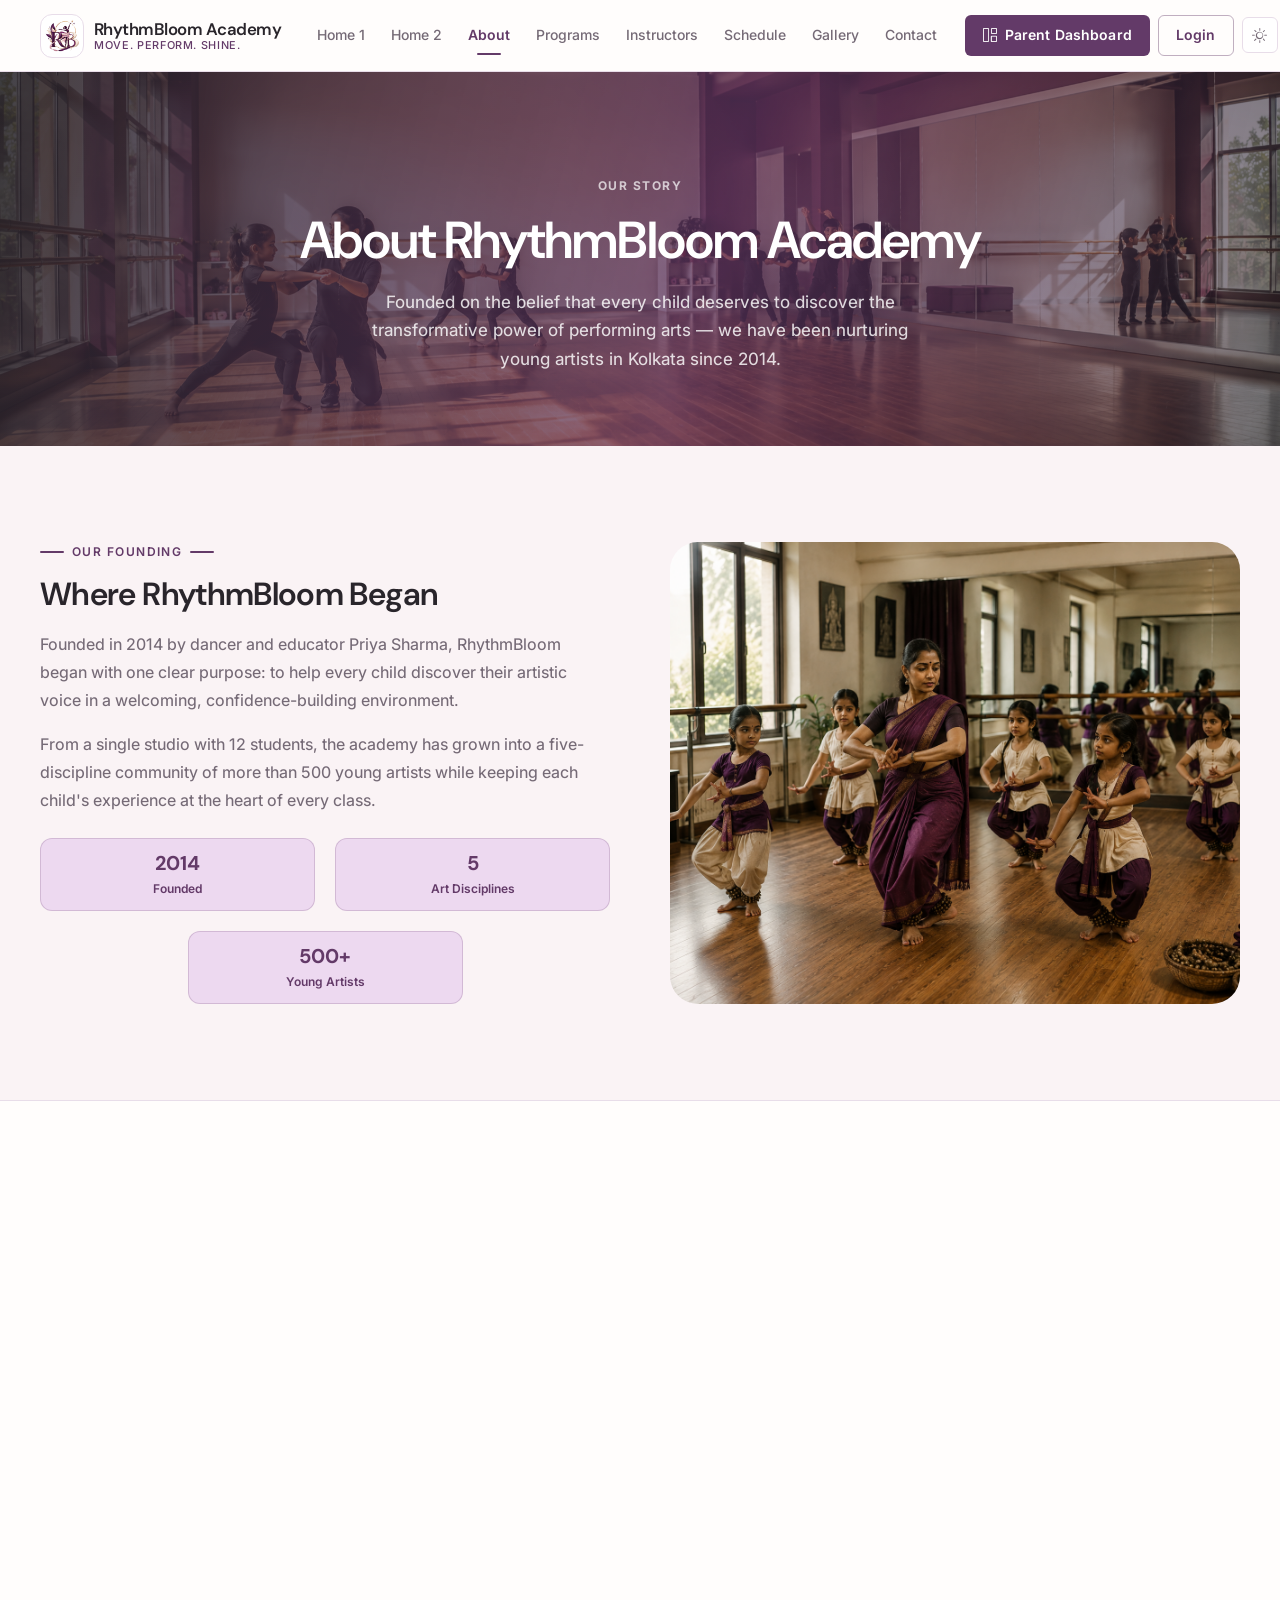
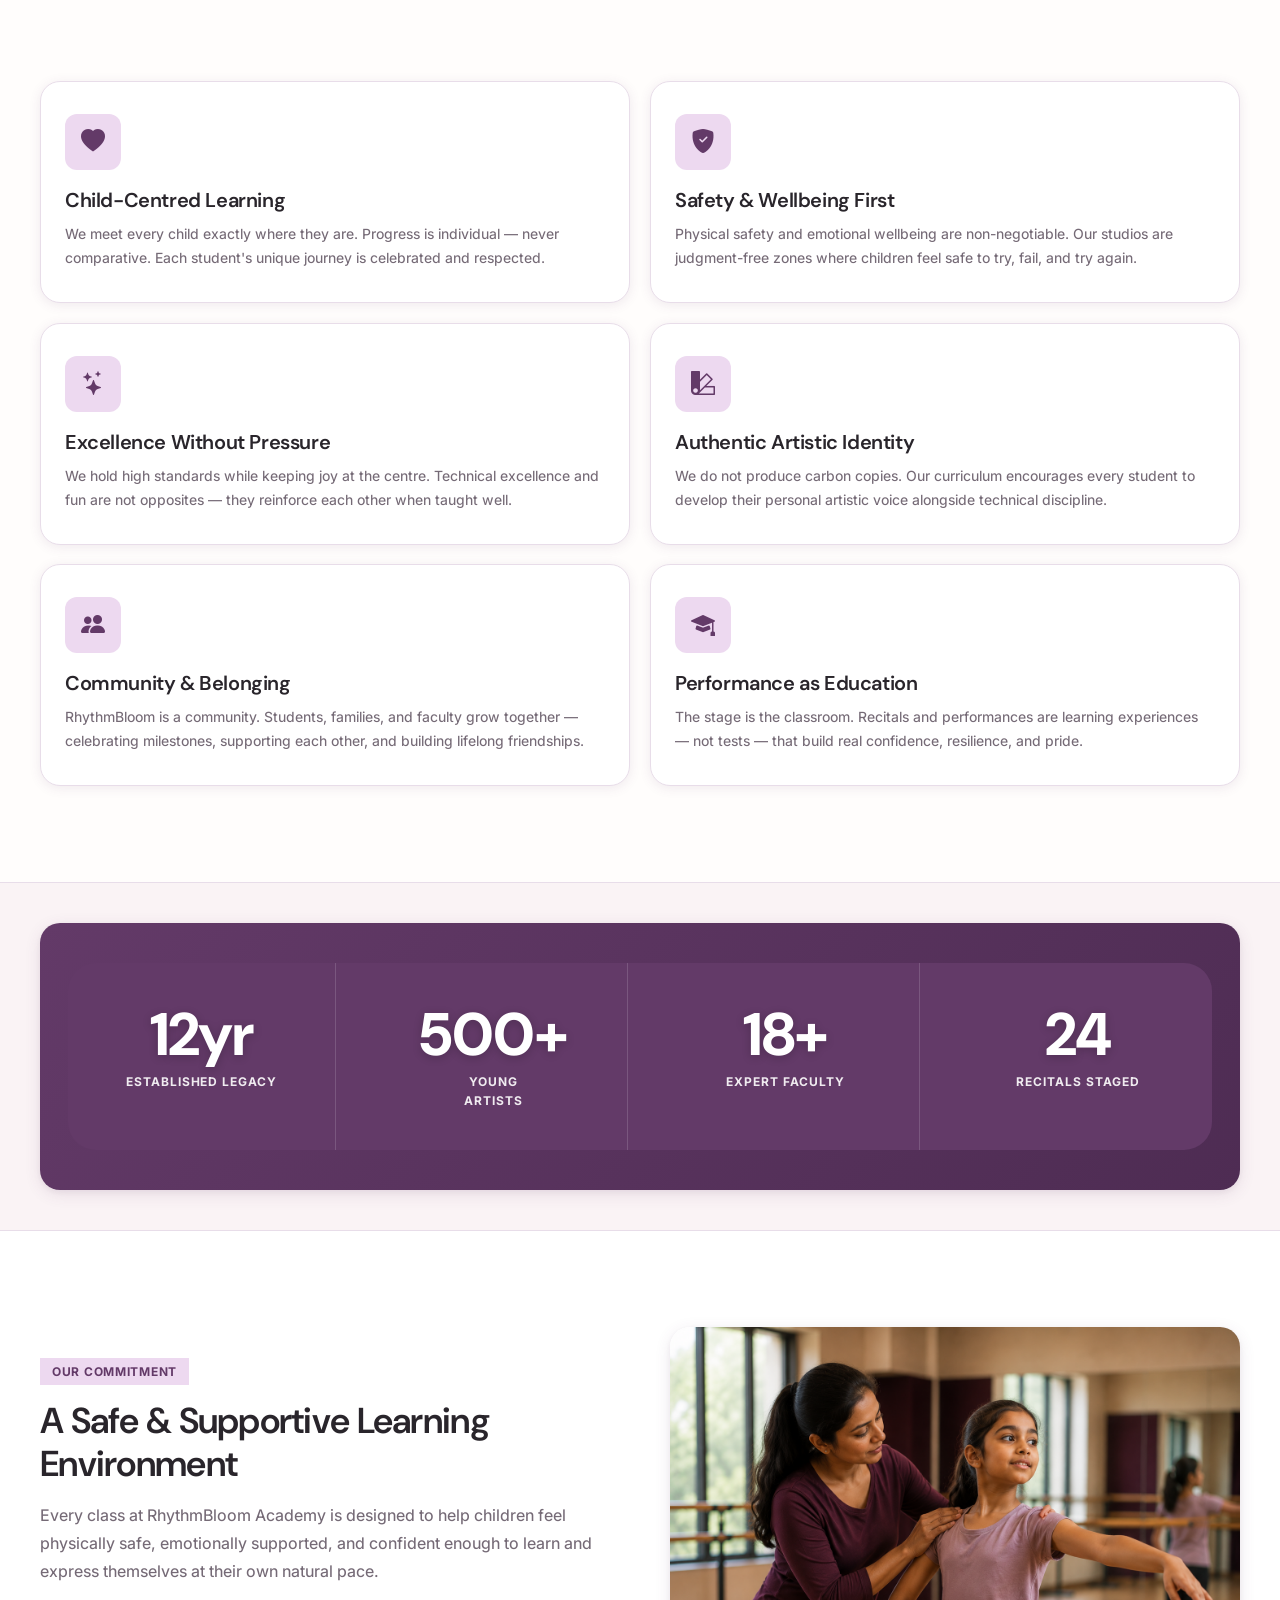
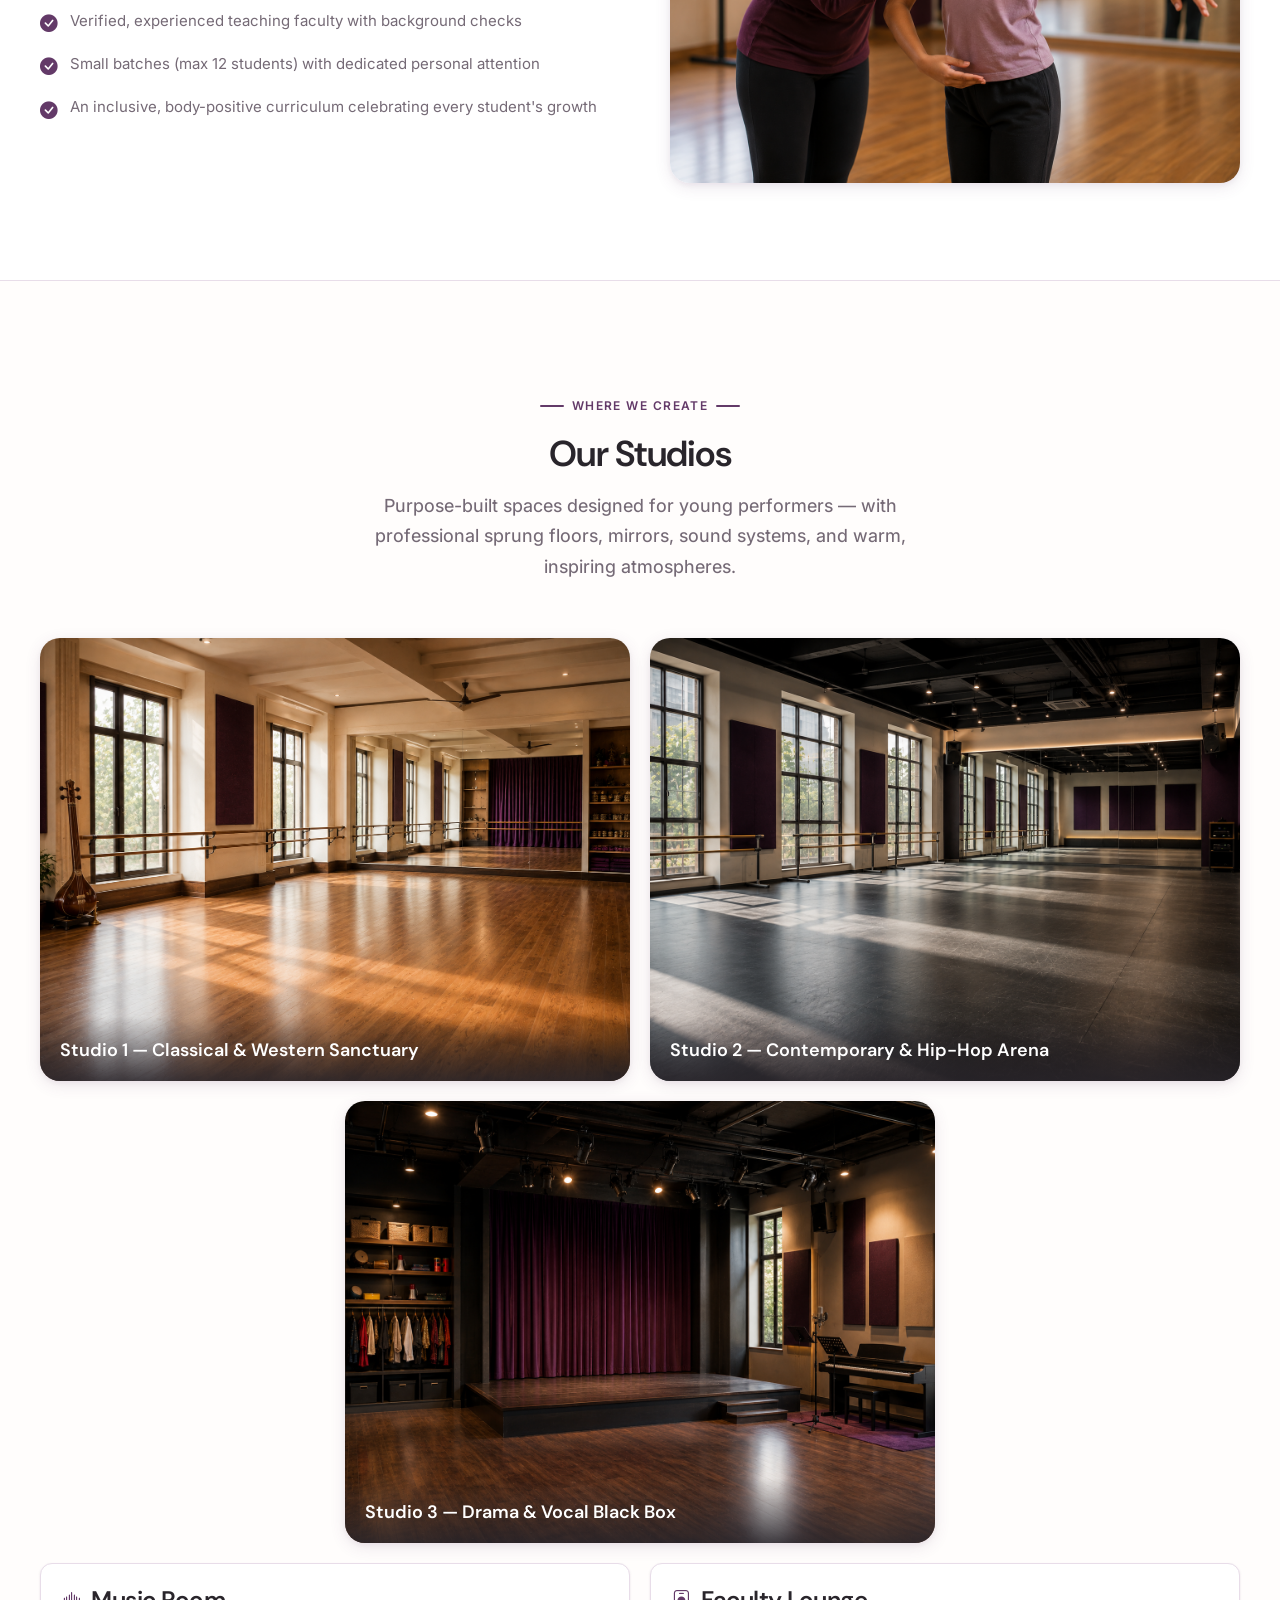
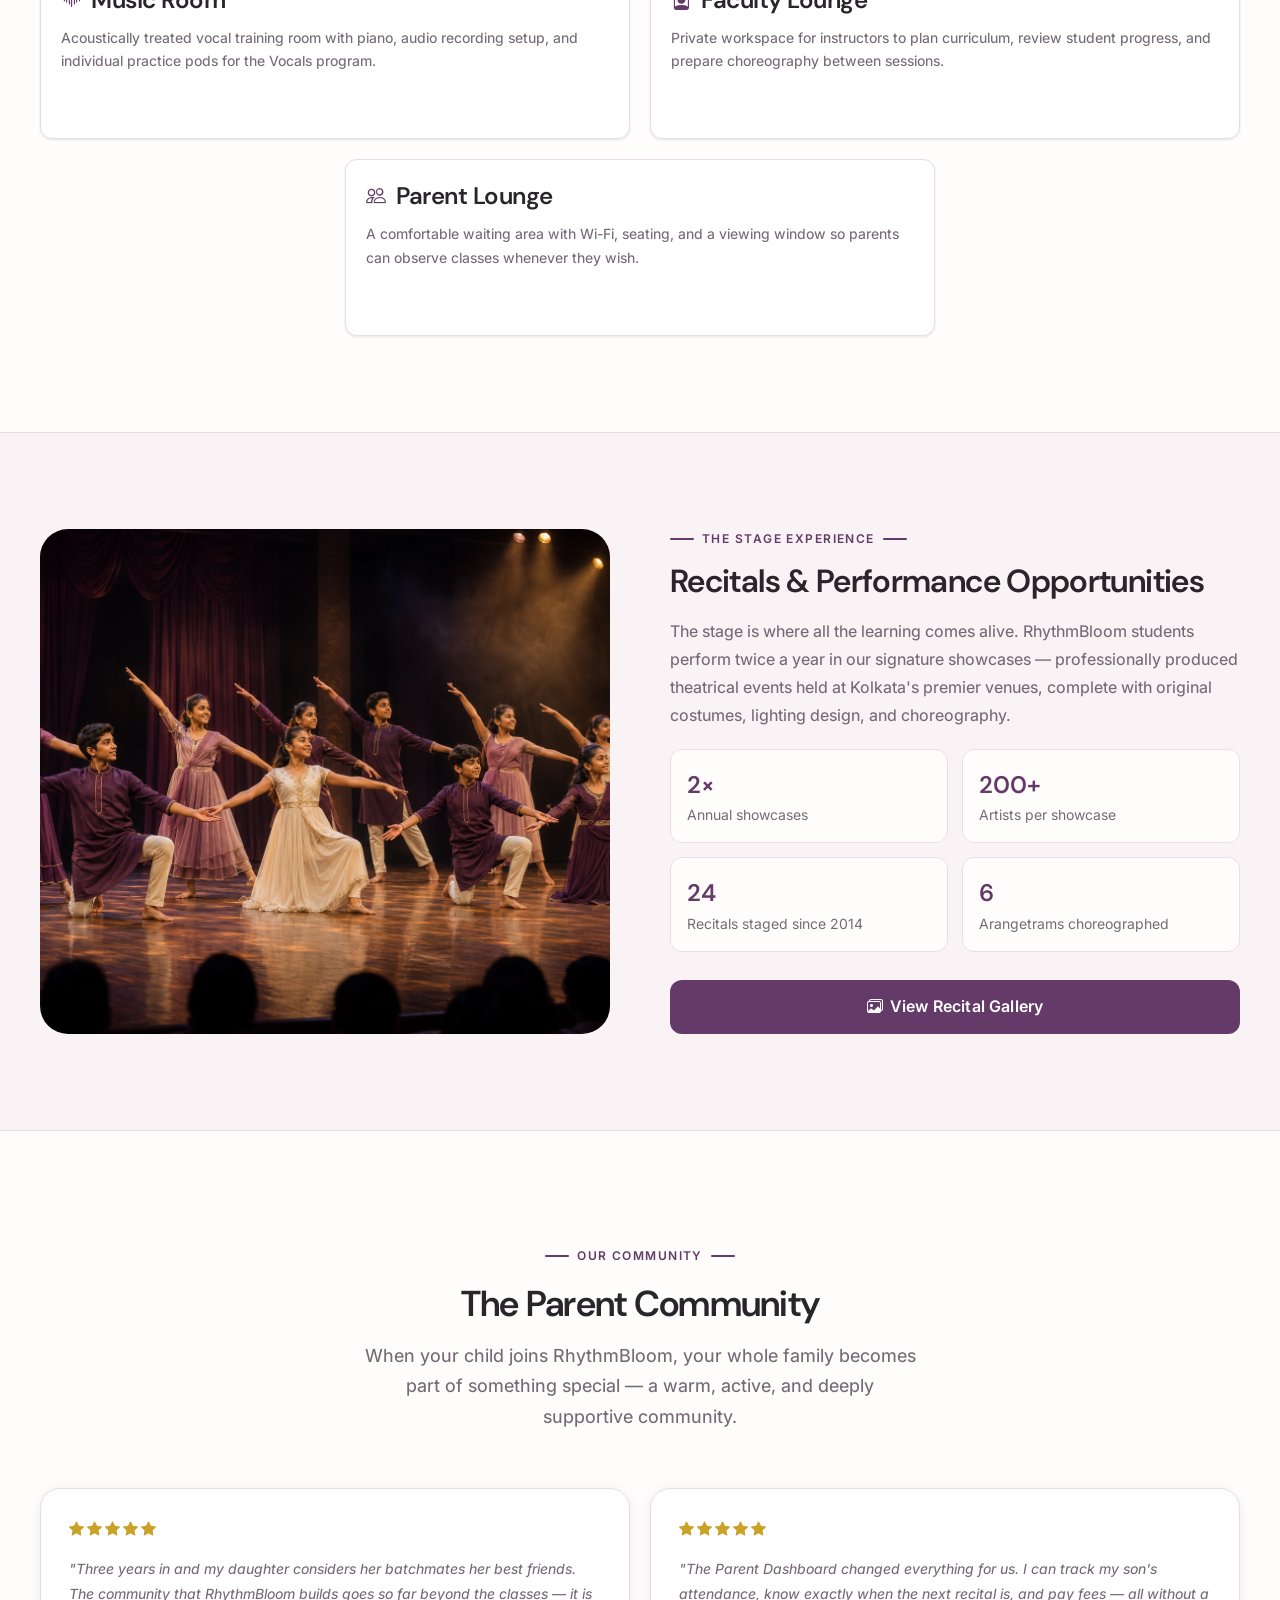
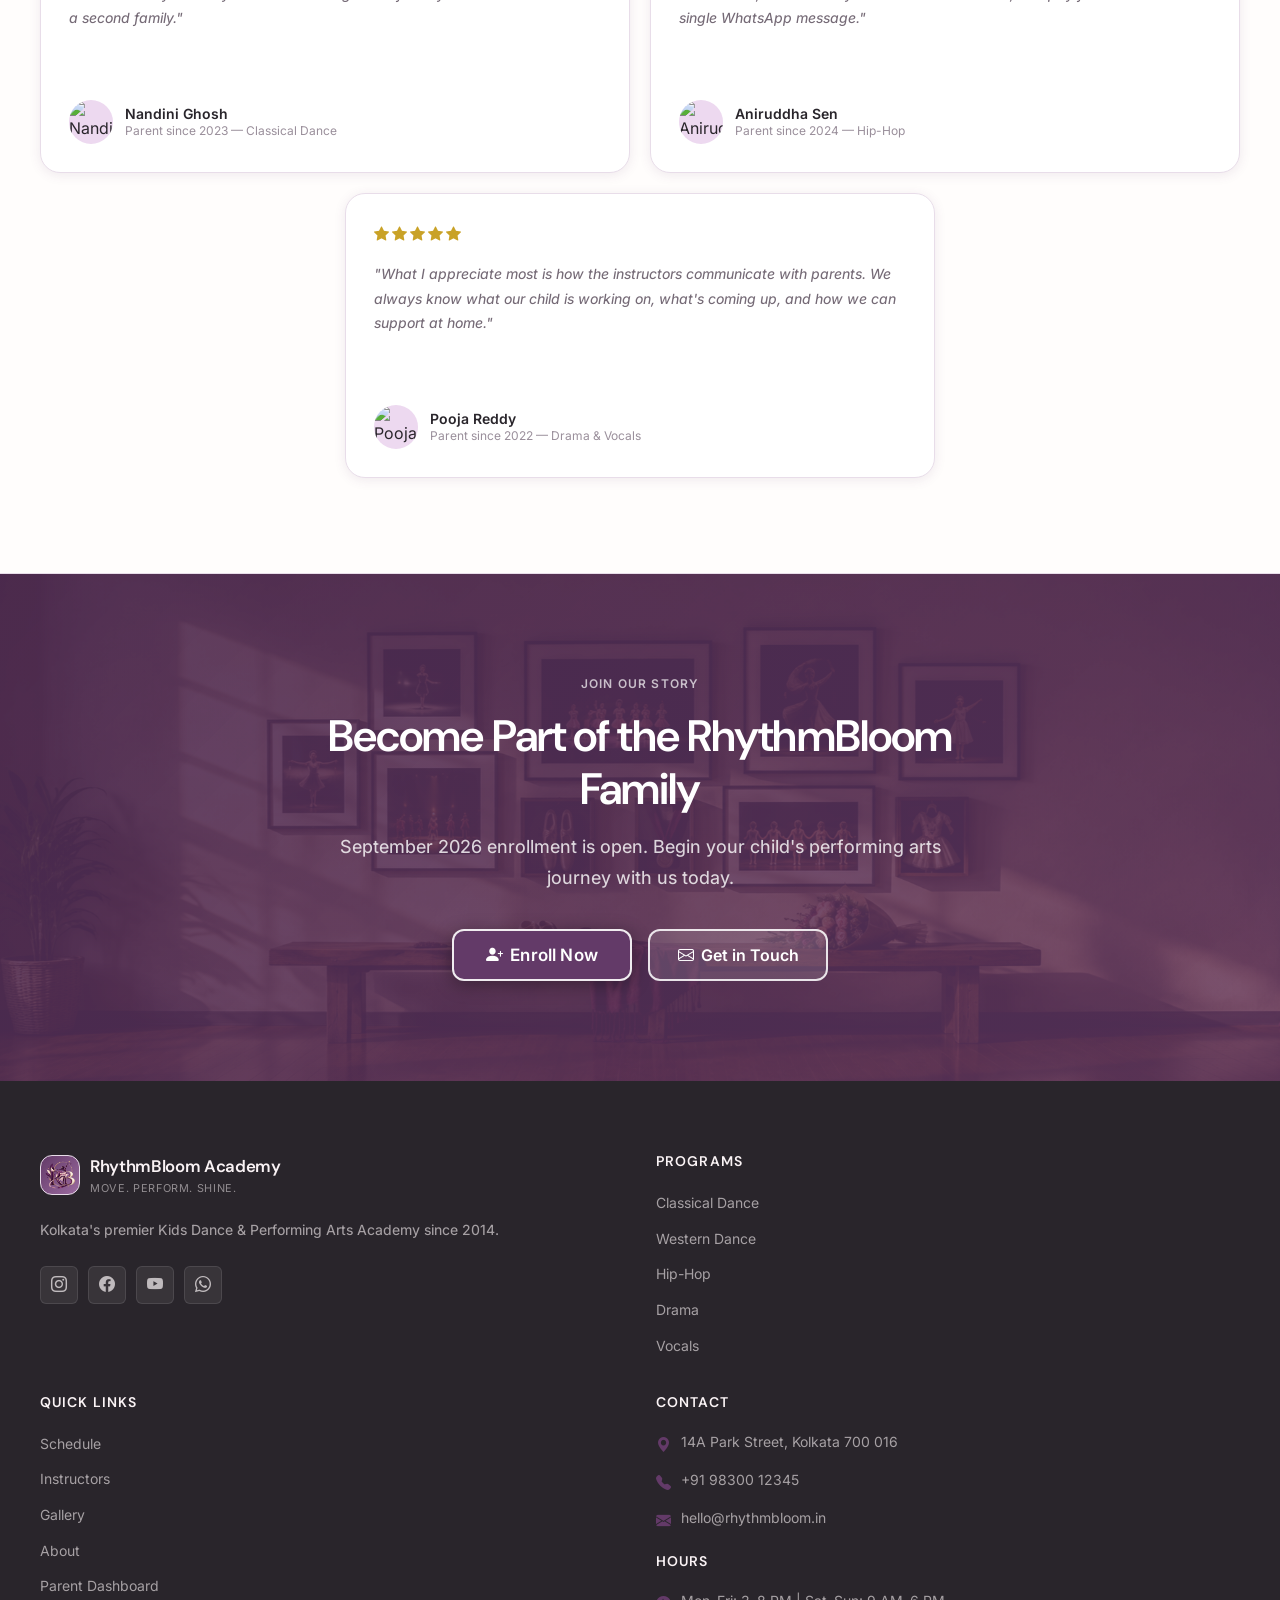
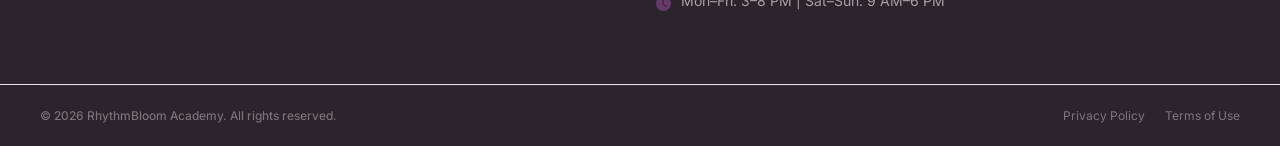
==== commit c4d0e0e0: "bug fixed" ====
--- a/about.html
+++ b/about.html
@@ -42,6 +42,7 @@
       .story-highlights { grid-template-columns: 1fr !important; gap: 10px; }
       .philosophy-grid { grid-template-columns: 1fr !important; gap: 16px; }
       .about-img img { min-height: 260px; }
+      #recitals .btn-primary { margin-bottom: 28px; }
     }
     .timeline { display:flex; flex-direction:column; gap:0; position:relative; }
     .timeline::before { content:''; position:absolute; left:20px; top:0; bottom:0; width:2px; background:linear-gradient(to bottom,var(--primary),var(--primary-subtle)); }
--- a/css/main.css
+++ b/css/main.css
@@ -203,22 +203,32 @@
   padding-inline: var(--container-px);
 }
 
-/* ── Section Spacing ── */
+/* ── Section Spacing & Differentiation ── */
 .section {
   padding-block: var(--section-py);
+  position: relative;
+  border-bottom: 1px solid var(--divider);
+}
+
+.section.no-border,
+.cta-section {
+  border-bottom: none;
 }
 
 .section-sm {
-  padding-block: 64px;
+  padding-block: 72px;
+  position: relative;
 }
 
 .section-lg {
-  padding-block: 120px;
+  padding-block: 128px;
+  position: relative;
 }
 
 /* ── Section Header ── */
 .section-header {
   margin-bottom: 56px;
+  padding-top: 12px;
 }
 
 .section-header.center {
@@ -226,6 +236,7 @@
   max-width: 640px;
   margin-inline: auto;
   margin-bottom: 56px;
+  padding-top: 12px;
 }
 
 .section-label {
@@ -538,6 +549,13 @@
   background: var(--primary);
 }
 
+/* ── Spacing Utilities ── */
+.mb-1 { margin-bottom: 8px !important; }
+.mb-2 { margin-bottom: 12px !important; }
+.mb-3 { margin-bottom: 16px !important; }
+.mb-4 { margin-bottom: 24px !important; }
+.mb-5 { margin-bottom: 32px !important; }
+
 .ornament::before,
 .ornament::after {
   content: '';
--- a/css/components.css
+++ b/css/components.css
@@ -500,6 +500,27 @@
   grid-template-columns: repeat(2, minmax(0, 1fr));
   gap: 14px;
   align-self: start;
+}
+
+.why-benefit-card {
+  padding: 16px;
+  background: var(--bg-card);
+  border: 1px solid var(--divider);
+  border-radius: var(--radius-md);
+  text-align: start;
+}
+
+.why-benefit-card-header {
+  display: flex;
+  align-items: center;
+  gap: 10px;
+  margin-bottom: 4px;
+  justify-content: flex-start;
+  text-align: start;
+}
+
+.why-benefit-card p {
+  text-align: start;
 }
 
 /* ══════════════════════════════════════
--- a/css/dark-theme.css
+++ b/css/dark-theme.css
@@ -90,7 +90,7 @@
 [data-theme="dark"] input[type="date"]::-webkit-calendar-picker-indicator,
 [data-theme="dark"] input[type="time"]::-webkit-calendar-picker-indicator,
 [data-theme="dark"] input[type="datetime-local"]::-webkit-calendar-picker-indicator {
-  filter: invert(1) brightness(1.35) !important;
+  filter: none !important;
   cursor: pointer !important;
   opacity: 1 !important;
 }
--- a/css/rtl.css
+++ b/css/rtl.css
@@ -31,12 +31,48 @@
 }
 
 [dir="rtl"] .rb-toggler {
-  margin-left: 0;
-  margin-right: auto;
-}
-
-[dir="rtl"] .rb-brand {
-  order: -1;
+  margin-left: 0 !important;
+  margin-right: auto !important;
+}
+
+@media (max-width: 1024px) {
+  html[dir="rtl"] .rb-navbar .nav-inner {
+    display: flex !important;
+    flex-direction: row !important;
+    justify-content: space-between !important;
+    align-items: center !important;
+    direction: rtl !important;
+  }
+
+  html[dir="rtl"] .rb-brand {
+    margin-right: 0 !important;
+    margin-left: auto !important;
+  }
+
+  html[dir="rtl"] .rb-toggler {
+    display: flex !important;
+    margin-left: 0 !important;
+    margin-right: auto !important;
+  }
+
+  html[dir="rtl"] .rb-menu-toggle {
+    margin-left: 0 !important;
+    margin-right: 0 !important;
+  }
+
+  html[dir="rtl"] .rb-mobile-menu {
+    direction: rtl !important;
+    text-align: right !important;
+  }
+
+  html[dir="rtl"] .rb-mobile-nav-list {
+    text-align: right !important;
+  }
+
+  html[dir="rtl"] .rb-mobile-nav-link {
+    text-align: right !important;
+    justify-content: flex-start !important;
+  }
 }
 
 /* ── Section Label RTL ── */
@@ -52,8 +88,7 @@
 [dir="rtl"] .att-legend-item,
 [dir="rtl"] .notif-item,
 [dir="rtl"] .recital-event,
-[dir="rtl"] .instructor-exp,
-[dir="rtl"] .footer-contact-item {
+[dir="rtl"] .instructor-exp {
   flex-direction: row-reverse;
 }
 
@@ -110,9 +145,14 @@
   direction: rtl;
 }
 
-[dir="rtl"] .auth-controls {
-  right: auto;
-  left: 24px;
+html[dir="rtl"] .auth-controls {
+  right: auto !important;
+  left: 24px !important;
+}
+
+html[dir="rtl"] .auth-visual-pane,
+html[dir="rtl"] .auth-visual-content {
+  text-align: right !important;
 }
 
 [dir="rtl"] .auth-back-link {
@@ -123,29 +163,59 @@
   flex-direction: row-reverse;
 }
 
-[dir="rtl"] .auth-input-wrap .auth-input-icon {
-  left: auto;
-  right: 13px;
-}
-
-[dir="rtl"] .auth-input-wrap .form-control {
-  padding-left: 16px;
-  padding-right: 40px;
-}
-
-[dir="rtl"] .auth-input-toggle {
-  right: auto;
-  left: 13px;
-}
-
-/* ── Journey steps RTL ── */
-[dir="rtl"] .journey-steps::before {
-  left: auto;
-  right: 40px;
-}
-
-[dir="rtl"] .journey-step {
-  flex-direction: row-reverse;
+html[dir="rtl"] .auth-label {
+  text-align: right !important;
+}
+
+html[dir="rtl"] .auth-input-wrap .auth-input-icon {
+  left: auto !important;
+  right: 14px !important;
+}
+
+html[dir="rtl"] .auth-input-toggle {
+  right: auto !important;
+  left: 14px !important;
+}
+
+html[dir="rtl"] .auth-input-wrap .auth-input,
+html[dir="rtl"] .auth-input-wrap .form-control {
+  padding-right: 42px !important;
+  padding-left: 16px !important;
+  text-align: right !important;
+  direction: rtl !important;
+}
+
+html[dir="rtl"] .auth-input-wrap .auth-input[type="password"],
+html[dir="rtl"] .auth-input-wrap .form-control[type="password"],
+html[dir="rtl"] .auth-input-wrap:has(.auth-input-toggle) .auth-input,
+html[dir="rtl"] .auth-input-wrap:has(.auth-input-toggle) .form-control {
+  padding-right: 42px !important;
+  padding-left: 42px !important;
+}
+
+/* ── Journey steps RTL (Home 2 Step by Step) ── */
+html[dir="rtl"] .journey-steps::before {
+  left: auto !important;
+  right: 40px !important;
+}
+
+html[dir="rtl"] .journey-step {
+  flex-direction: row !important;
+}
+
+html[dir="rtl"] .journey-step-content {
+  text-align: right !important;
+}
+
+html[dir="rtl"] .journey-step:hover .journey-step-content {
+  transform: translateX(-6px) !important;
+}
+
+@media (max-width: 768px) {
+  html[dir="rtl"] .journey-steps::before {
+    left: auto !important;
+    right: 28px !important;
+  }
 }
 
 /* ── Recital timeline RTL ── */
@@ -169,20 +239,74 @@
 }
 
 /* ── Footer RTL ── */
-[dir="rtl"] .footer-grid {
-  direction: rtl;
-}
-
-[dir="rtl"] .footer-social {
-  flex-direction: row-reverse;
-}
-
-[dir="rtl"] .footer-bottom {
-  flex-direction: row-reverse;
-}
-
-[dir="rtl"] .footer-bottom-links {
-  flex-direction: row-reverse;
+html[dir="rtl"] .rb-footer {
+  direction: rtl !important;
+  text-align: right !important;
+}
+
+html[dir="rtl"] .footer-grid {
+  direction: rtl !important;
+  text-align: right !important;
+}
+
+html[dir="rtl"] .footer-brand {
+  display: flex !important;
+  flex-direction: row !important;
+  align-items: center !important;
+  gap: 10px !important;
+  text-align: right !important;
+}
+
+html[dir="rtl"] .footer-about,
+html[dir="rtl"] .footer-col-title,
+html[dir="rtl"] .footer-links,
+html[dir="rtl"] .footer-links li,
+html[dir="rtl"] .footer-links a,
+html[dir="rtl"] .footer-copy {
+  text-align: right !important;
+}
+
+html[dir="rtl"] .footer-social {
+  display: flex !important;
+  flex-direction: row !important;
+  justify-content: flex-start !important;
+  gap: 10px !important;
+}
+
+html[dir="rtl"] .footer-contact-item {
+  display: flex !important;
+  flex-direction: row !important;
+  gap: 10px !important;
+  align-items: flex-start !important;
+  text-align: right !important;
+}
+
+html[dir="rtl"] .footer-bottom {
+  display: flex !important;
+  flex-direction: row !important;
+  justify-content: space-between !important;
+  align-items: center !important;
+  text-align: right !important;
+}
+
+html[dir="rtl"] .footer-bottom-links {
+  display: flex !important;
+  flex-direction: row !important;
+  gap: 20px !important;
+}
+
+@media (max-width: 768px) {
+  html[dir="rtl"] .footer-bottom {
+    flex-direction: column !important;
+    text-align: center !important;
+    gap: 12px !important;
+  }
+
+  html[dir="rtl"] .footer-copy,
+  html[dir="rtl"] .footer-bottom-links {
+    text-align: center !important;
+    justify-content: center !important;
+  }
 }
 
 /* ── Gallery RTL ── */
@@ -228,17 +352,32 @@
   direction: rtl;
 }
 
-/* ── Hero RTL ── */
-[dir="rtl"] .hero-content {
-  text-align: right;
-}
-
-[dir="rtl"] .hero-actions {
-  flex-direction: row-reverse;
-}
-
-[dir="rtl"] .hero-stats {
-  flex-direction: row-reverse;
+/* ── Hero RTL (Home 1 Banner) ── */
+html[dir="rtl"] .hero .hero-content {
+  margin-right: auto !important;
+  margin-left: 0 !important;
+  text-align: right !important;
+}
+
+html[dir="rtl"] .hero .hero-title,
+html[dir="rtl"] .hero .hero-desc {
+  text-align: right !important;
+}
+
+html[dir="rtl"] .hero .hero-badge {
+  margin-right: 0 !important;
+  margin-left: auto !important;
+  flex-direction: row-reverse !important;
+}
+
+html[dir="rtl"] .hero .hero-actions {
+  flex-direction: row-reverse !important;
+  justify-content: flex-start !important;
+}
+
+html[dir="rtl"] .hero .hero-stats {
+  flex-direction: row-reverse !important;
+  justify-content: flex-start !important;
 }
 
 /* ── RTL icon rotation for directional icons ── */
@@ -254,15 +393,17 @@
 }
 
 /* ── Form labels RTL ── */
-[dir="rtl"] .form-label { text-align: right; }
+[dir="rtl"] .form-label {
+  text-align: right;
+}
 
 /* ── Enrollment steps RTL ── */
 [dir="rtl"] .enrollment-step-tab {
   flex-direction: row-reverse;
 }
 
-/* ── Mobile sidebar overlay RTL ── */
-@media (max-width: 900px) {
+/* ── Responsive sidebar overlay RTL ── */
+@media (max-width: 1366px) {
   [dir="rtl"] .dashboard-sidebar {
     left: auto;
     right: 0;
@@ -273,3 +414,155 @@
     transform: translateX(0);
   }
 }
+
+/* ── Programs Page RTL ── */
+html[dir="rtl"] .prog-img-badge {
+  left: auto !important;
+  right: 20px !important;
+}
+
+html[dir="rtl"] .prog-content,
+html[dir="rtl"] .batch-card {
+  text-align: right !important;
+}
+
+html[dir="rtl"] .batch-card-level,
+html[dir="rtl"] .batch-card-time,
+html[dir="rtl"] .batch-card-info {
+  text-align: right !important;
+}
+
+html[dir="rtl"] .prog-meta-pill {
+  flex-direction: row-reverse !important;
+}
+
+html[dir="rtl"] .prog-highlight {
+  flex-direction: row-reverse !important;
+  text-align: right !important;
+}
+
+html[dir="rtl"] .prog-highlight span {
+  text-align: right !important;
+}
+
+html[dir="rtl"] .prog-btns {
+  flex-direction: row-reverse !important;
+}
+
+/* Mirror the compact dashboard header controls in RTL mode. */
+@media (max-width: 1366px) {
+  html[dir="rtl"] .dashboard-mobile-nav-group {
+    direction: rtl;
+    flex-direction: row !important;
+  }
+
+  html[dir="rtl"] .dashboard-mobile-brand {
+    direction: rtl;
+    margin-left: auto !important;
+    margin-right: 0 !important;
+    text-align: right;
+  }
+
+  html[dir="rtl"] .dashboard-mobile-utility-controls {
+    direction: rtl;
+    margin-left: 0 !important;
+    margin-right: 0 !important;
+  }
+
+  html[dir="rtl"] .dashboard-mobile-nav-group .dashboard-mobile-toggle {
+    margin-left: 0 !important;
+    margin-right: 10px !important;
+  }
+
+  html[dir="rtl"] .sidebar-close-btn {
+    right: auto;
+    left: 14px;
+  }
+}
+
+@media (max-width: 576px) {
+  html[dir="rtl"] .prog-meta-pill {
+    justify-content: flex-end !important;
+  }
+
+  html[dir="rtl"] .prog-highlight {
+    display: flex !important;
+    flex-direction: row-reverse !important;
+    align-items: flex-start !important;
+    justify-content: flex-start !important;
+    text-align: right !important;
+  }
+}
+}
+
+html[dir="rtl"] .dashboard-main {
+  margin-right: 0 !important;
+  margin-left: 0 !important;
+}
+}
+
+@media (min-width: 1367px) {
+  html[dir="rtl"] .dashboard-sidebar {
+    position: fixed !important;
+    top: 0 !important;
+    bottom: 0 !important;
+    right: 0 !important;
+    left: auto !important;
+    transform: none !important;
+    border-left: 1px solid var(--divider) !important;
+    border-right: none !important;
+  }
+
+  html[dir="rtl"] .dashboard-main {
+    margin-right: 280px !important;
+    margin-left: 0 !important;
+  }
+}
+
+/* ── Programs Page RTL ── */
+html[dir="rtl"] .prog-img-badge {
+  left: auto !important;
+  right: 20px !important;
+}
+
+html[dir="rtl"] .prog-content,
+html[dir="rtl"] .batch-card {
+  text-align: right !important;
+}
+
+html[dir="rtl"] .batch-card-level,
+html[dir="rtl"] .batch-card-time,
+html[dir="rtl"] .batch-card-info {
+  text-align: right !important;
+}
+
+html[dir="rtl"] .prog-meta-pill {
+  flex-direction: row-reverse !important;
+}
+
+html[dir="rtl"] .prog-highlight {
+  flex-direction: row-reverse !important;
+  text-align: right !important;
+}
+
+html[dir="rtl"] .prog-highlight span {
+  text-align: right !important;
+}
+
+html[dir="rtl"] .prog-btns {
+  flex-direction: row-reverse !important;
+}
+
+@media (max-width: 576px) {
+  html[dir="rtl"] .prog-meta-pill {
+    justify-content: flex-end !important;
+  }
+
+  html[dir="rtl"] .prog-highlight {
+    display: flex !important;
+    flex-direction: row-reverse !important;
+    align-items: flex-start !important;
+    justify-content: flex-start !important;
+    text-align: right !important;
+  }
+}
--- a/css/desktop.css
+++ b/css/desktop.css
@@ -19,8 +19,8 @@
   .footer-grid { gap: 56px; }
   .overview-grid { grid-template-columns: repeat(4, 1fr); }
 
-  .section { padding-block: 112px; }
-  .cta-section { padding-block: 120px; }
+  .section { padding-block: 120px; }
+  .cta-section { padding-block: 128px; }
 }
 
 @media (min-width: 1600px) {
--- a/css/tablet.css
+++ b/css/tablet.css
@@ -1,8 +1,7 @@
 /* ════════════════════════════════════════════════════════════════
    HOME 1 & HOME 2 HERO/BANNER RULES FOR IPAD PRO (1024px - 1366px)
    - Reduced banner height
-   - Removed excess top space/padding above banner content
-   - Left-aligned banner buttons (NOT centered)
+   - Centered logo and content
    ════════════════════════════════════════════════════════════════ */
 @media (min-width: 901px) and (max-width: 1366px) {
   /* Home 1 Banner */
@@ -15,16 +14,21 @@
     padding-block: 36px 40px !important;
     padding-top: 28px !important;
     max-width: 700px !important;
-    text-align: left !important;
+    text-align: center !important;
+    margin-inline: auto !important;
+  }
+
+  .hero-badge {
+    margin-inline: auto !important;
   }
 
   .hero-actions {
     display: flex !important;
     flex-direction: row !important;
     align-items: center !important;
-    justify-content: flex-start !important;
+    justify-content: center !important;
     gap: 16px !important;
-    margin-inline: 0 !important;
+    margin-inline: auto !important;
     width: auto !important;
   }
 
@@ -38,8 +42,9 @@
   }
 
   .hero-stats {
-    justify-content: flex-start !important;
+    justify-content: center !important;
     margin-top: 28px !important;
+    margin-inline: auto !important;
   }
 
   /* Home 2 Banner */
@@ -82,7 +87,7 @@
 @media (max-width: 1199px) {
   :root {
     --container-px: 28px;
-    --section-py: 80px;
+    --section-py: 88px;
     --navbar-height: 68px;
   }
 
@@ -241,7 +246,8 @@
   }
 
   .section-header {
-    margin-bottom: 40px;
+    margin-bottom: 44px;
+    padding-top: 10px;
   }
 
   .cta-section {
--- a/css/mobile.css
+++ b/css/mobile.css
@@ -24,7 +24,7 @@
 @media (max-width: 576px) {
   :root {
     --container-px: 16px;
-    --section-py: 56px;
+    --section-py: 64px;
     --navbar-height: 60px;
   }
 
@@ -36,7 +36,8 @@
   .section-header {
     text-align: center !important;
     margin-inline: auto !important;
-    margin-bottom: 32px;
+    margin-bottom: 36px;
+    padding-top: 12px;
   }
   .section-header .section-desc,
   .section-desc {
@@ -248,7 +249,6 @@
   }
 
   .why-matter-content .section-desc,
-  .why-benefits-grid,
   .about-split p,
   .about-split .story-highlights,
   .about-split div[style*="display:flex"],
@@ -269,7 +269,30 @@
     text-align: center !important;
   }
 
-  .why-benefits-grid { grid-template-columns: 1fr !important; gap: 12px; }
+  .why-benefits-grid {
+    order: 3 !important;
+    width: 100% !important;
+    grid-template-columns: 1fr !important;
+    gap: 12px;
+    text-align: start !important;
+  }
+  .why-benefit-card,
+  .why-benefits-grid > div {
+    text-align: start !important;
+  }
+  .why-benefit-card-header,
+  .why-benefits-grid > div > div[style*="display:flex"],
+  .why-benefits-grid > div > div {
+    display: flex !important;
+    align-items: center !important;
+    justify-content: flex-start !important;
+    text-align: start !important;
+  }
+  .why-benefit-card p,
+  .why-benefits-grid > div p {
+    text-align: start !important;
+  }
+
   .values-grid { grid-template-columns: 1fr !important; gap: 12px; }
   .value-card { padding: 20px 14px; }
   .value-icon { width: 48px; height: 48px; font-size: 20px; margin-bottom: 12px; }
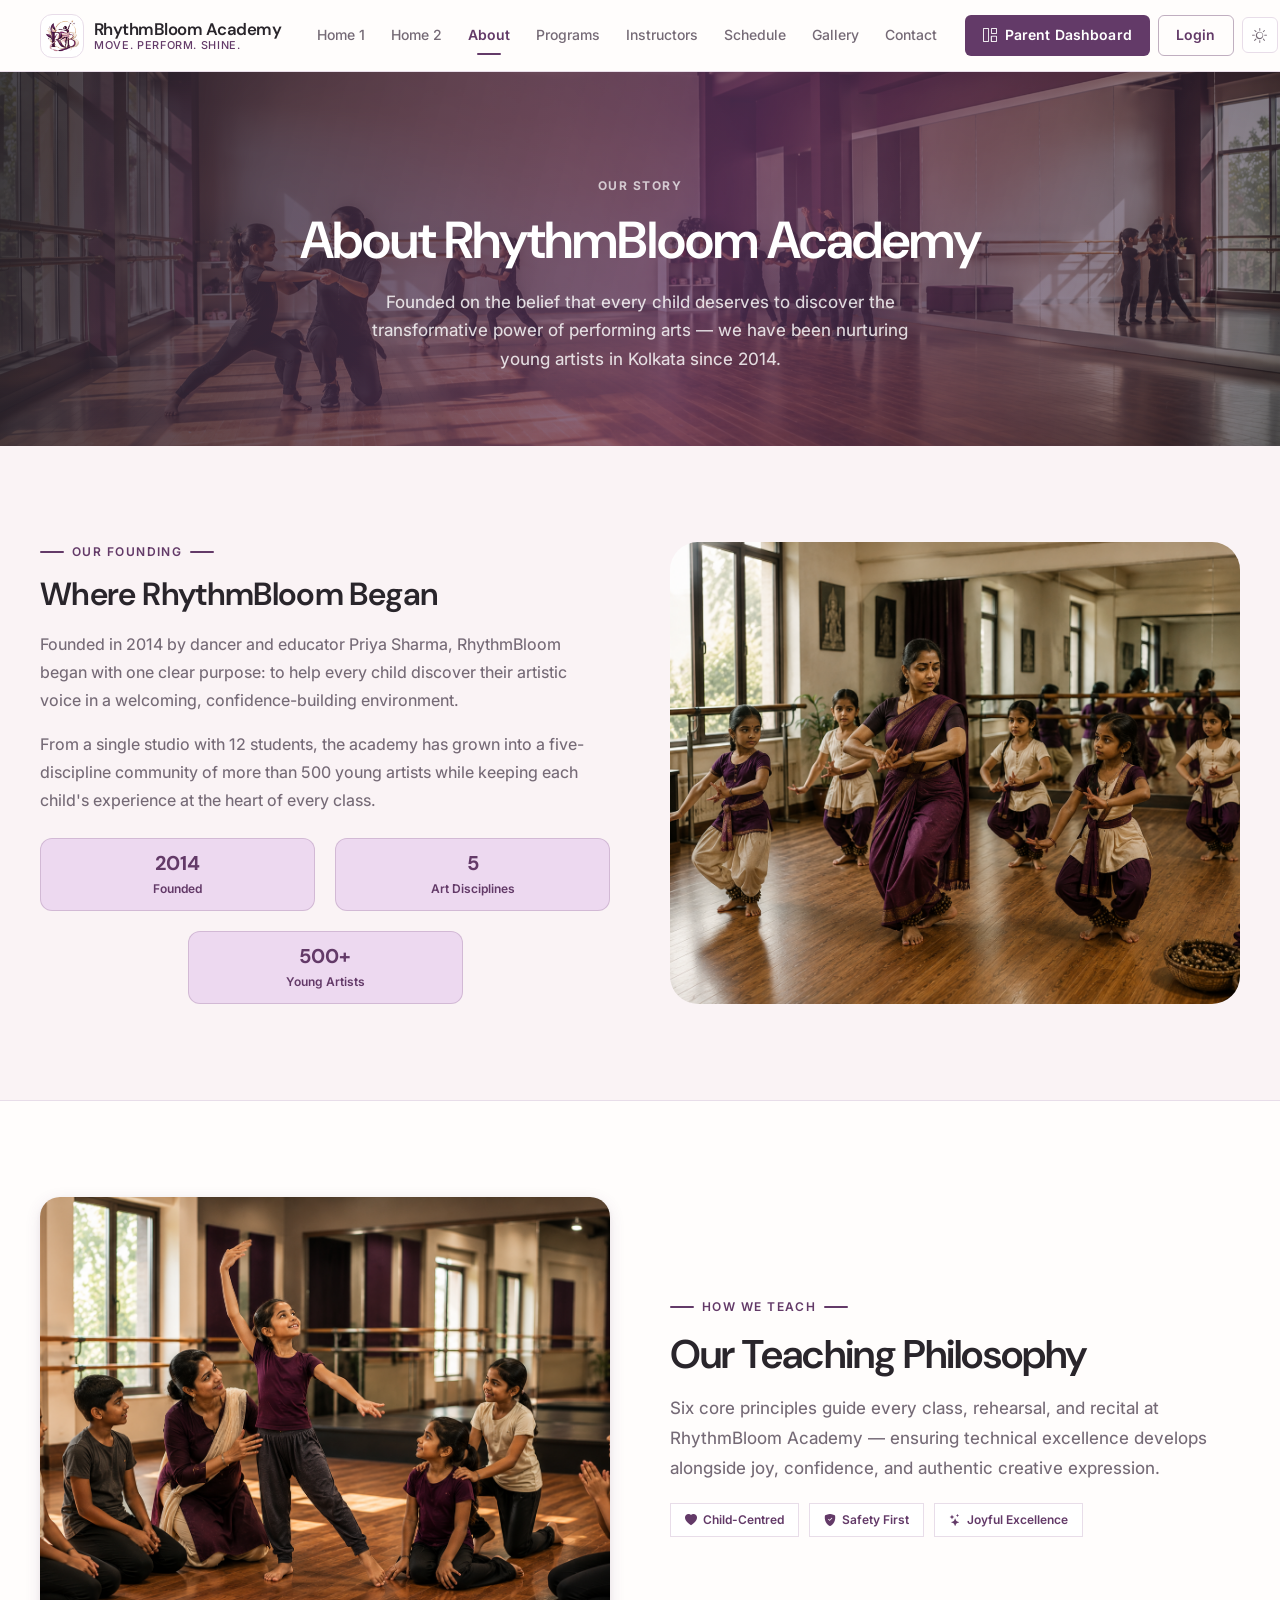
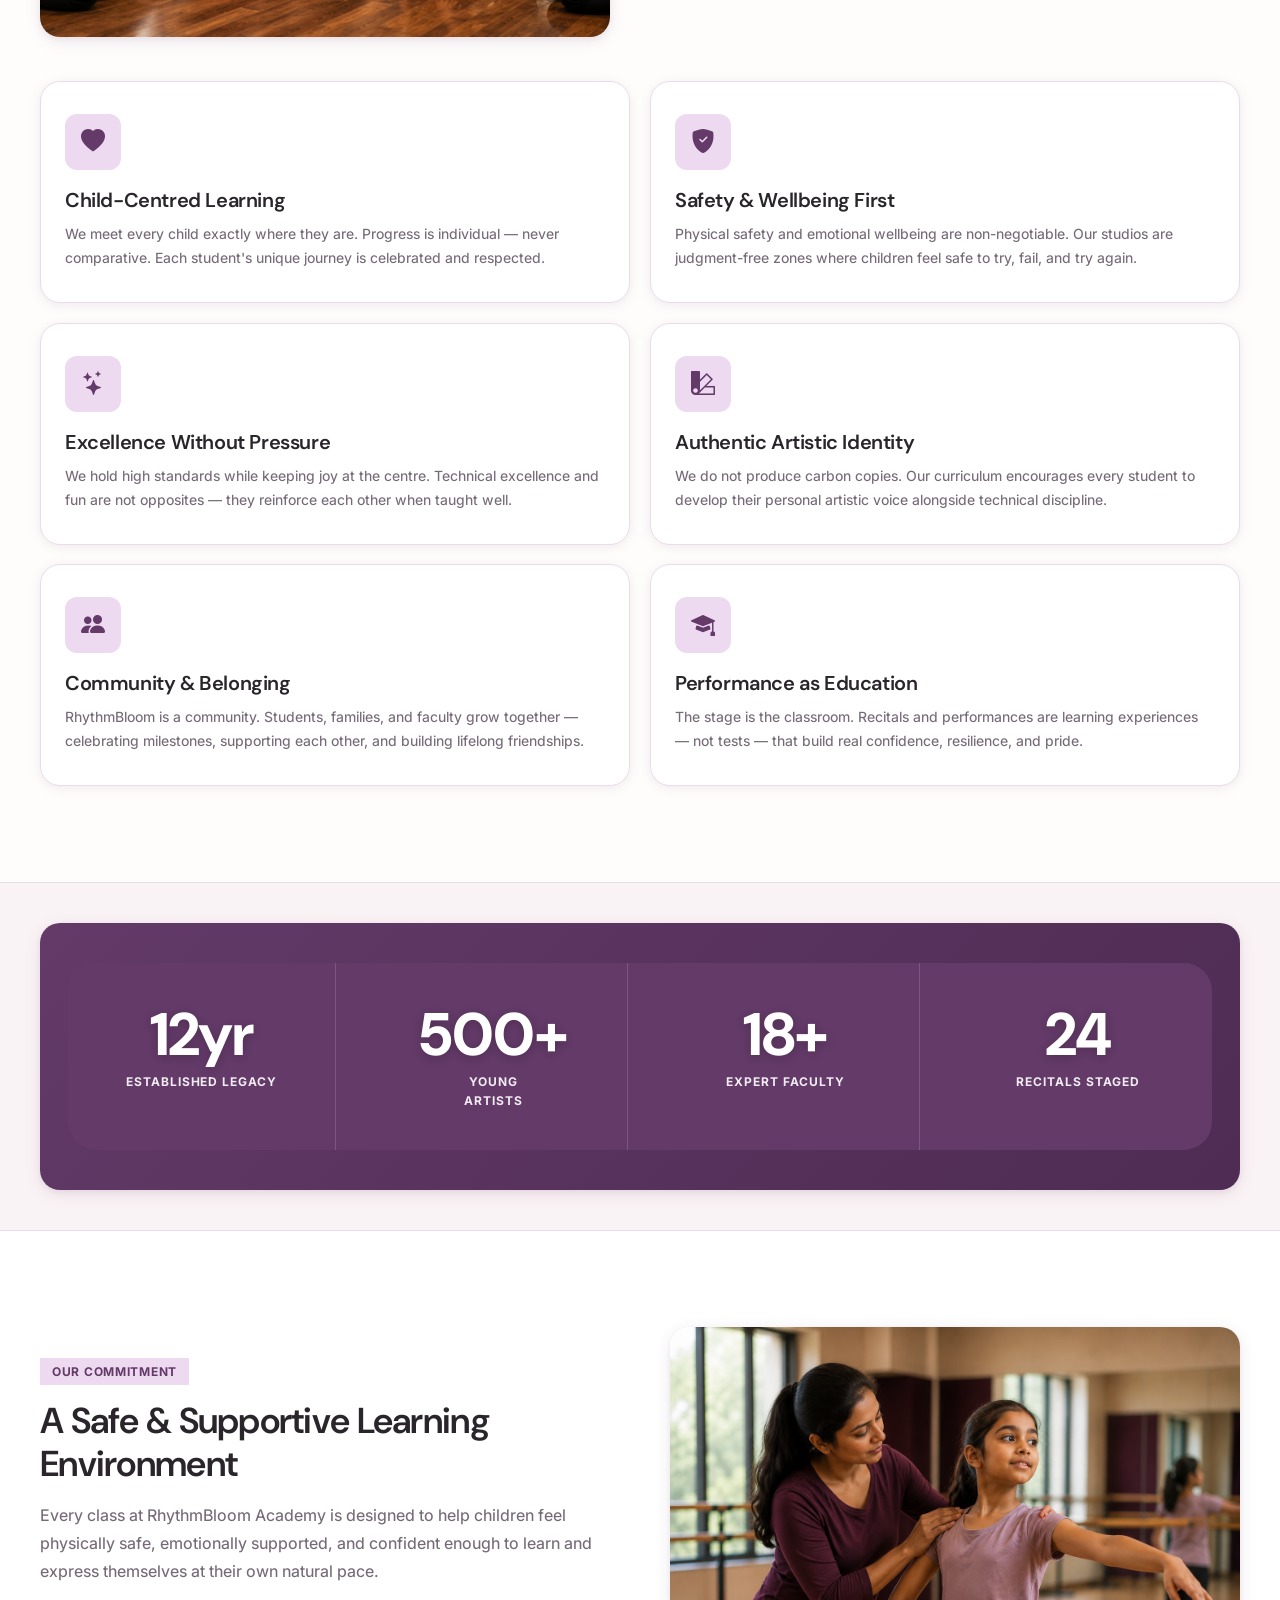
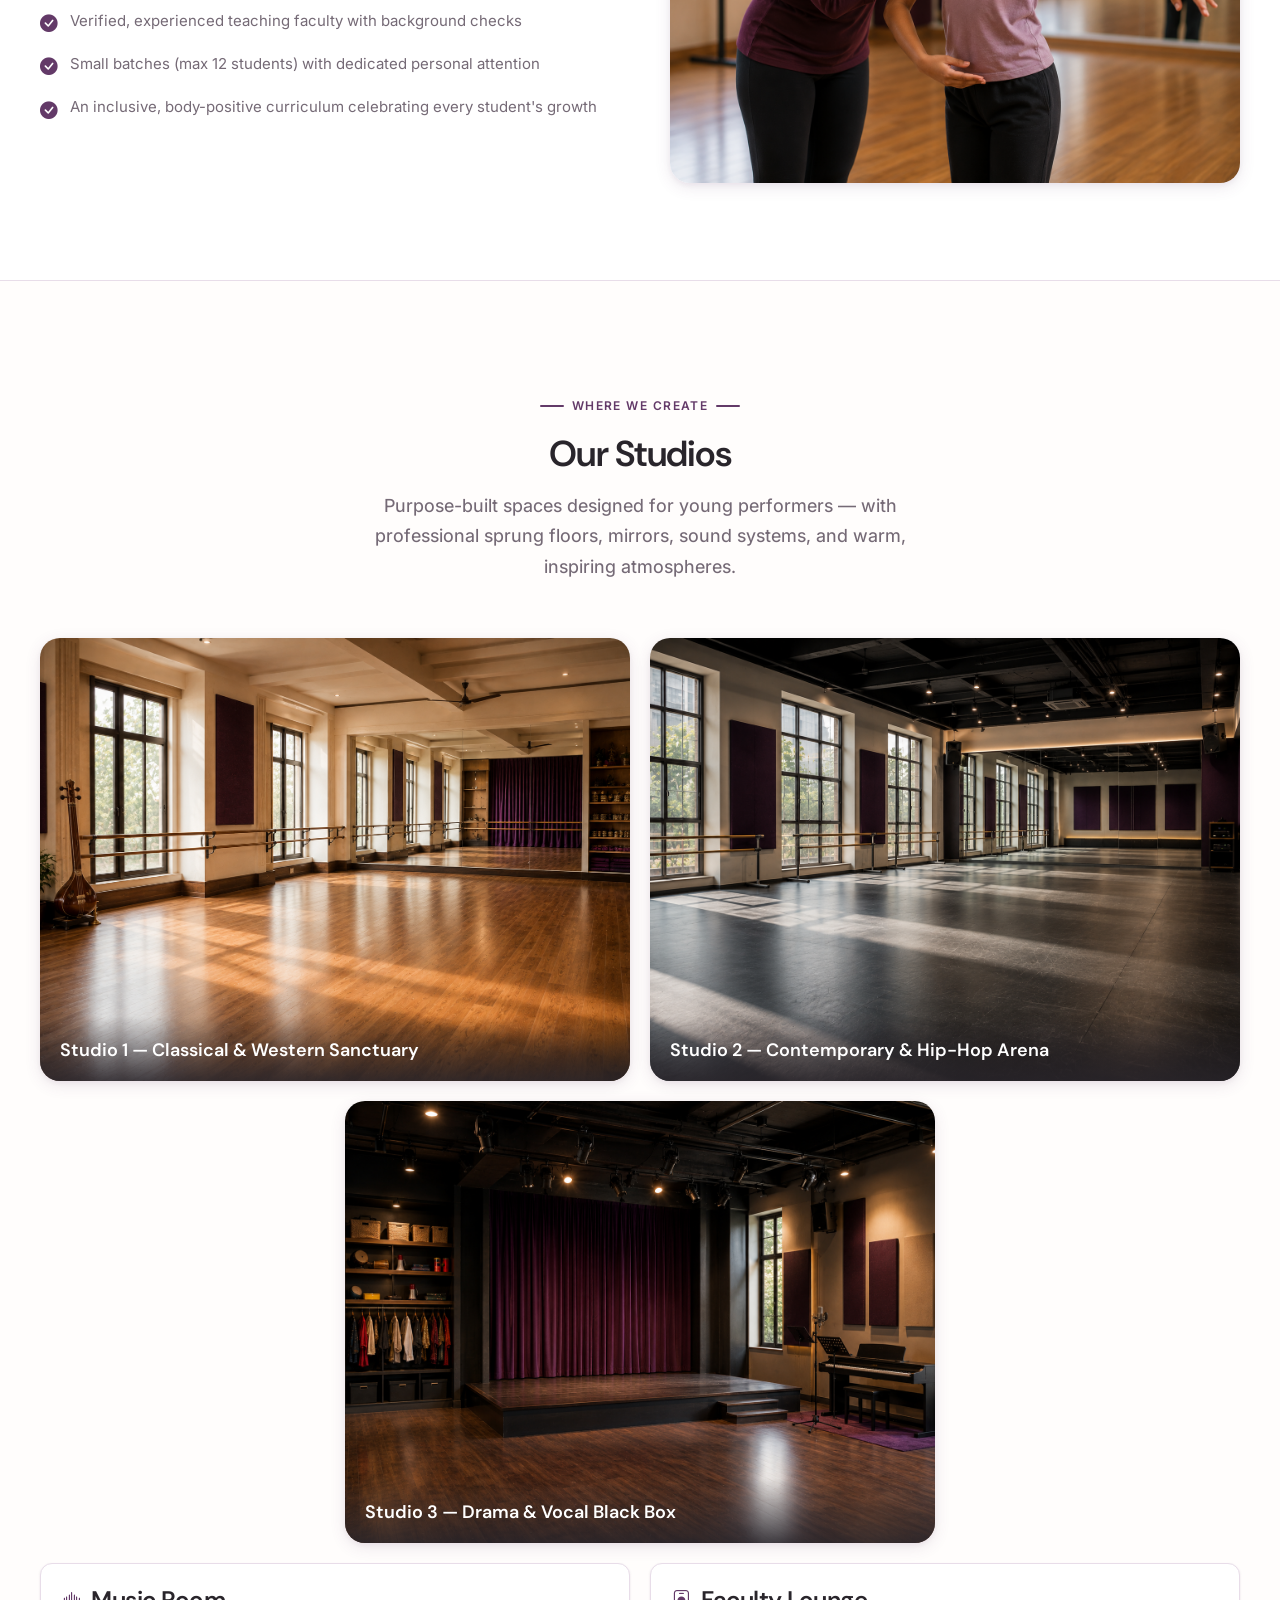
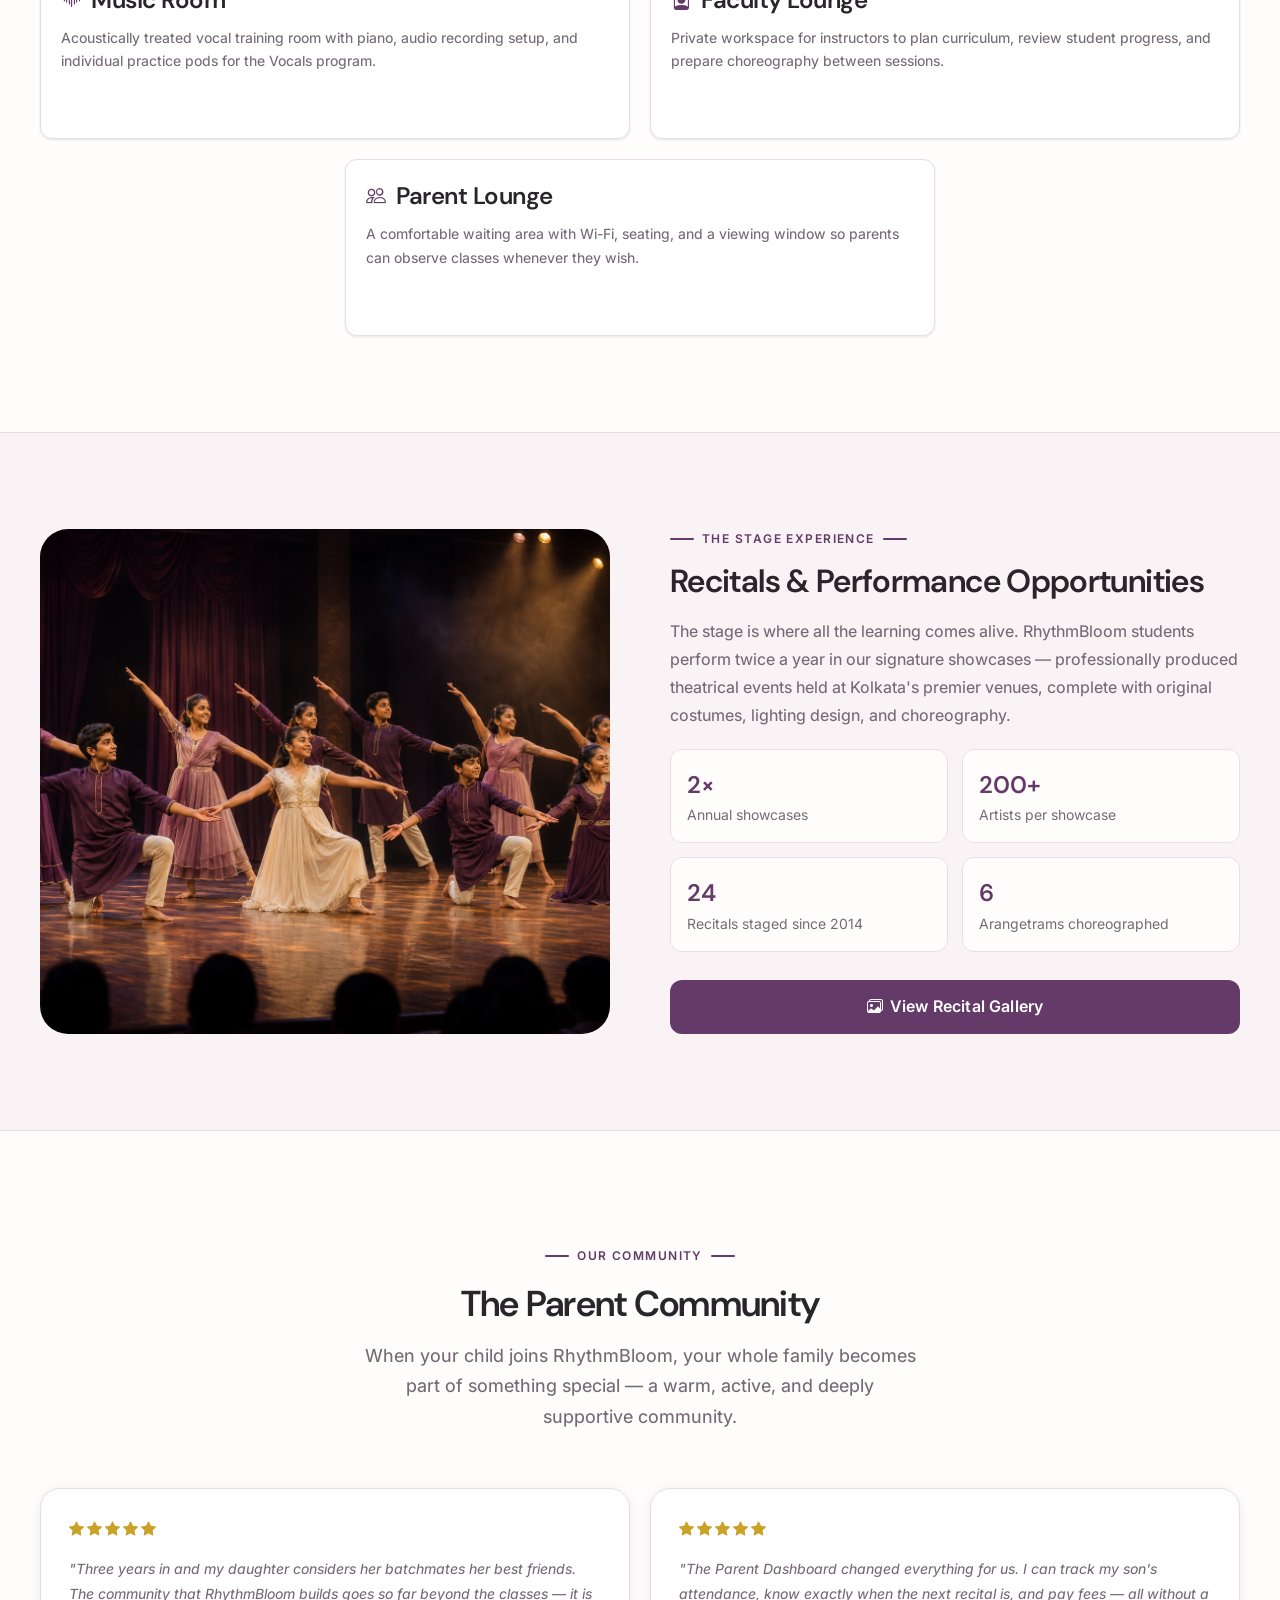
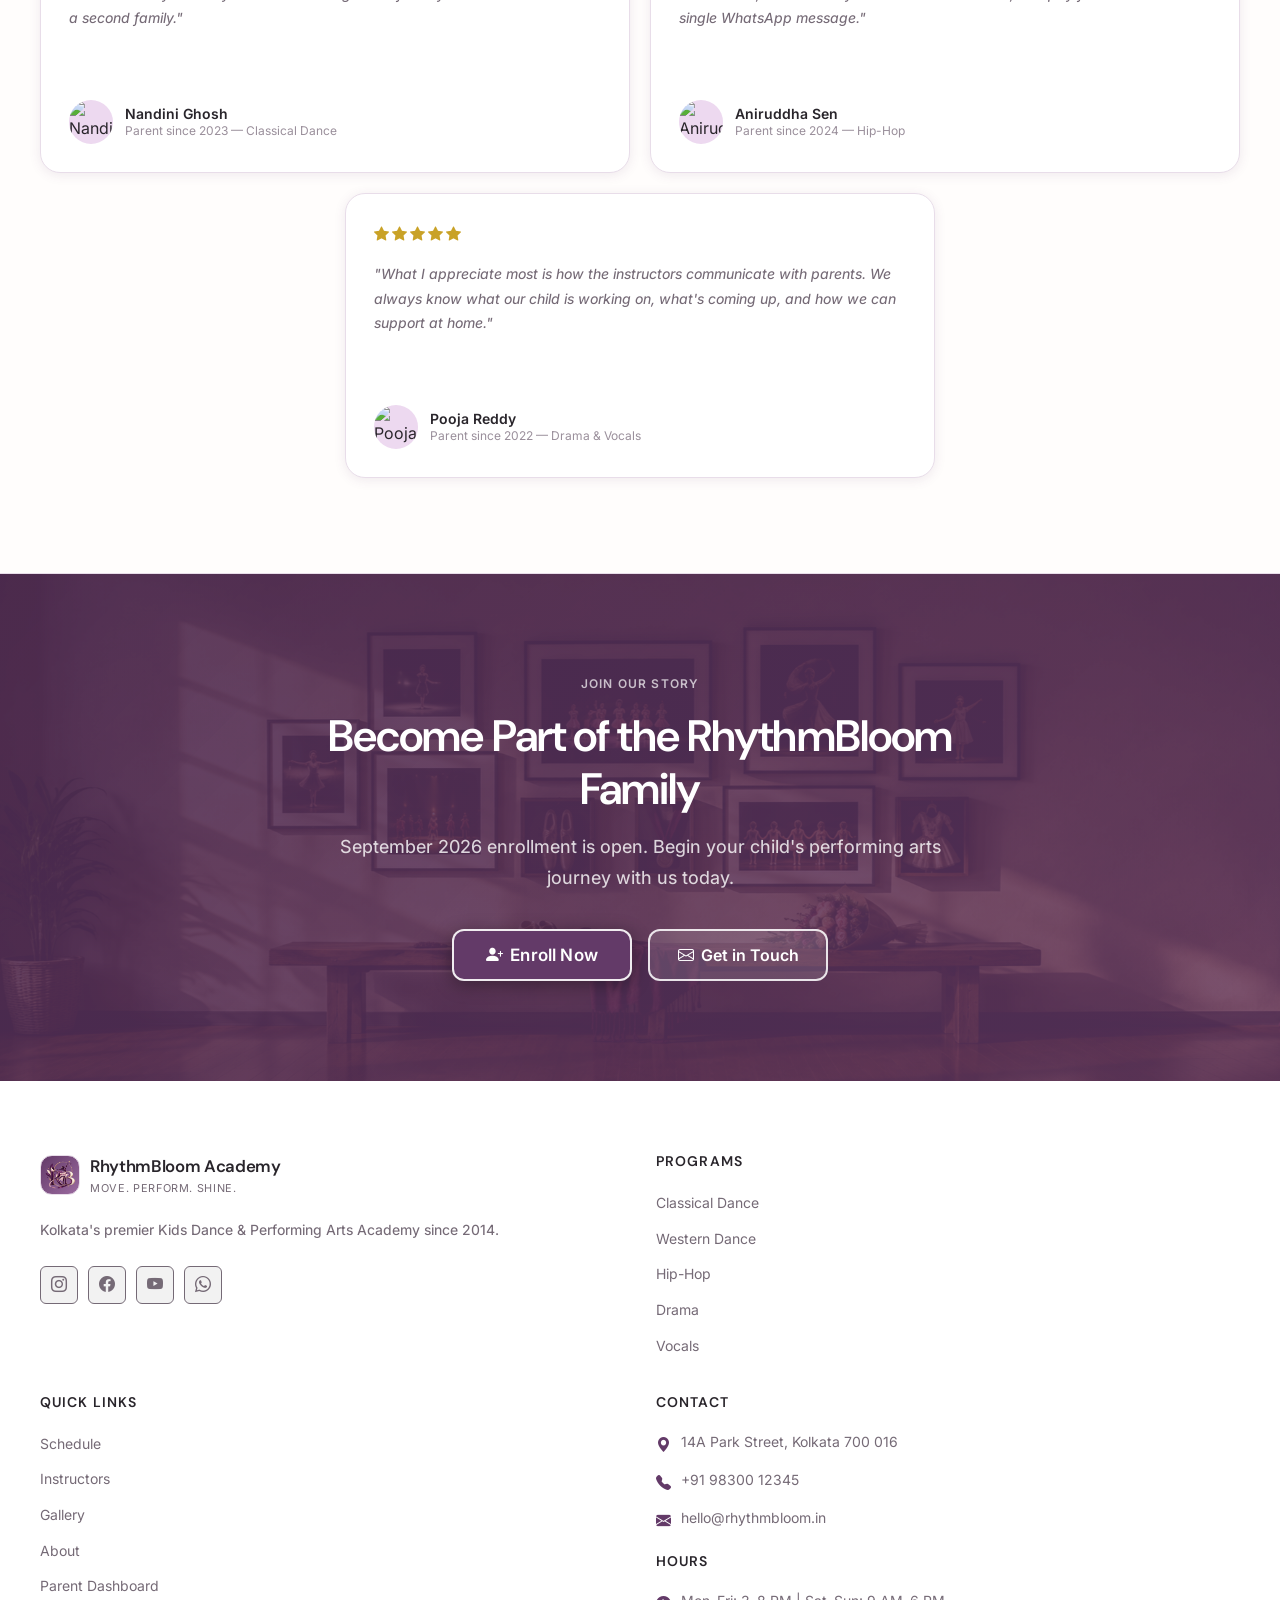
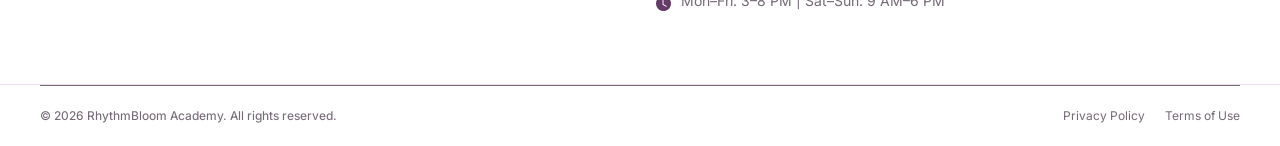
==== commit 5cb77568: "bugs fixed" ====
--- a/about.html
+++ b/about.html
@@ -375,7 +375,7 @@
 <footer class="rb-footer">
   <div class="container">
     <div class="footer-grid">
-      <div><div class="footer-brand"><div class="footer-logo-wrap"><img src="images/logo.png" alt="RhythmBloom Academy Logo" class="rb-logo-light" /><img src="images/dark_logo.png" alt="RhythmBloom Academy Logo" class="rb-logo-dark" style="display:none;" /></div><div><div class="footer-brand-name">RhythmBloom Academy</div><div class="footer-brand-tagline">Move. Perform. Shine.</div></div></div><p class="footer-about">Kolkata's premier Kids Dance & Performing Arts Academy since 2014.</p><div class="footer-social"><a href="#" class="footer-social-link" aria-label="Instagram"><i class="bi bi-instagram"></i></a><a href="#" class="footer-social-link" aria-label="Facebook"><i class="bi bi-facebook"></i></a><a href="#" class="footer-social-link" aria-label="YouTube"><i class="bi bi-youtube"></i></a><a href="#" class="footer-social-link" aria-label="WhatsApp"><i class="bi bi-whatsapp"></i></a></div></div>
+      <div><a href="index.html" class="footer-brand" style="text-decoration:none;color:inherit;"><div class="footer-logo-wrap"><img src="images/logo.png" alt="RhythmBloom Academy Logo" class="rb-logo-light" /><img src="images/dark_logo.png" alt="RhythmBloom Academy Logo" class="rb-logo-dark" style="display:none;" /></div><div><div class="footer-brand-name">RhythmBloom Academy</div><div class="footer-brand-tagline">Move. Perform. Shine.</div></div></a><p class="footer-about">Kolkata's premier Kids Dance & Performing Arts Academy since 2014.</p><div class="footer-social"><a href="#" class="footer-social-link" aria-label="Instagram"><i class="bi bi-instagram"></i></a><a href="#" class="footer-social-link" aria-label="Facebook"><i class="bi bi-facebook"></i></a><a href="#" class="footer-social-link" aria-label="YouTube"><i class="bi bi-youtube"></i></a><a href="#" class="footer-social-link" aria-label="WhatsApp"><i class="bi bi-whatsapp"></i></a></div></div>
       <div><h4 class="footer-col-title">Programs</h4><ul class="footer-links"><li><a href="programs.html#classical">Classical Dance</a></li><li><a href="programs.html#western">Western Dance</a></li><li><a href="programs.html#hiphop">Hip-Hop</a></li><li><a href="programs.html#drama">Drama</a></li><li><a href="programs.html#vocals">Vocals</a></li></ul></div>
       <div><h4 class="footer-col-title">Quick Links</h4><ul class="footer-links"><li><a href="schedule.html">Schedule</a></li><li><a href="instructors.html">Instructors</a></li><li><a href="gallery.html">Gallery</a></li><li><a href="about.html">About</a></li><li><a href="dashboard.html">Parent Dashboard</a></li></ul></div>
       <div><h4 class="footer-col-title">Contact</h4><div class="footer-contact-item"><i class="bi bi-geo-alt-fill"></i><span>14A Park Street, Kolkata 700 016</span></div><div class="footer-contact-item"><i class="bi bi-telephone-fill"></i><span>+91 98300 12345</span></div><div class="footer-contact-item"><i class="bi bi-envelope-fill"></i><span>hello@rhythmbloom.in</span></div><h4 class="footer-col-title" style="margin-top:20px;">Hours</h4><div class="footer-contact-item"><i class="bi bi-clock-fill"></i><span>Mon–Fri: 3–8 PM | Sat–Sun: 9 AM–6 PM</span></div></div>
--- a/css/components.css
+++ b/css/components.css
@@ -465,11 +465,14 @@
 }
 
 .level-desc {
+  width: 100%;
+  min-height: calc(1.7em * 4);
   font-size: var(--text-sm);
   color: var(--text-secondary);
   line-height: 1.7;
   margin-bottom: 20px;
   flex: 1;
+  text-wrap: balance;
 }
 
 .level-tags {
@@ -1336,6 +1339,63 @@
 
 [data-theme="dark"] .rb-footer {
   background: #110E12;
+}
+
+/* ── Light theme footer ── */
+[data-theme="light"] .rb-footer {
+  background: #ffffff;
+  color: var(--text-secondary);
+  border-top: 1px solid var(--border);
+}
+
+[data-theme="light"] .footer-brand-name {
+  color: var(--text-primary);
+}
+
+[data-theme="light"] .footer-brand-tagline {
+  color: var(--text-secondary);
+}
+
+[data-theme="light"] .footer-about {
+  color: var(--text-secondary);
+}
+
+[data-theme="light"] .footer-col-title {
+  color: var(--text-primary);
+}
+
+[data-theme="light"] .footer-links a {
+  color: var(--text-secondary);
+}
+
+[data-theme="light"] .footer-links a:hover {
+  color: var(--primary);
+}
+
+[data-theme="light"] .footer-contact-item {
+  color: var(--text-secondary);
+}
+
+[data-theme="light"] .footer-social-link {
+  background: rgba(0,0,0,0.05);
+  border-color: var(--border);
+  color: var(--text-secondary);
+}
+
+[data-theme="light"] .footer-bottom {
+  border-top-color: var(--border);
+}
+
+[data-theme="light"] .footer-copy {
+  color: var(--text-secondary);
+}
+
+[data-theme="light"] .footer-bottom-links a {
+  color: var(--text-secondary);
+}
+
+[data-theme="light"] .footer-bottom-links a:hover {
+  color: var(--text-primary);
 }
 
 .footer-grid {
--- a/css/tablet.css
+++ b/css/tablet.css
@@ -554,6 +554,42 @@
   }
 }
 
+/* ════════════════════════════════════════════════════════════════
+   HOME 1 BANNER – iPAD MINI (577px – 820px) LEFT-ALIGN OVERRIDE
+   Overrides the wider tablet centering so hero content, buttons
+   and stat items are left-aligned on iPad mini.
+   ════════════════════════════════════════════════════════════════ */
+@media (min-width: 577px) and (max-width: 820px) {
+  .hero-content {
+    text-align: left !important;
+    margin-inline: 0 !important;
+    margin-left: 0 !important;
+  }
+
+  .hero-badge {
+    margin-inline: 0 !important;
+    margin-left: 0 !important;
+  }
+
+  .hero-actions {
+    justify-content: flex-start !important;
+    margin-inline: 0 !important;
+    margin-left: 0 !important;
+  }
+
+  .hero-stats {
+    justify-content: flex-start !important;
+    margin-inline: 0 !important;
+    margin-left: 0 !important;
+    text-align: left !important;
+  }
+
+  .hero-stat {
+    text-align: left !important;
+    justify-self: start !important;
+  }
+}
+
 @media (max-width: 768px) {
   :root {
     --container-px: 20px;
@@ -650,3 +686,19 @@
     padding: 32px 24px;
   }
 }
+
+/* ══ iPad mini final override – hero buttons left-aligned ══
+   Must come AFTER the max-width:768px block so it wins the cascade. */
+@media (min-width: 577px) and (max-width: 820px) {
+  .hero-actions {
+    justify-content: flex-start !important;
+    margin-inline: 0 !important;
+    margin-left: 0 !important;
+  }
+
+  .hero-actions .btn-primary,
+  .hero-actions .btn-secondary,
+  .hero-actions .btn-ghost {
+    min-width: 160px !important;
+  }
+}
--- a/css/mobile.css
+++ b/css/mobile.css
@@ -175,6 +175,7 @@
   /* ── Levels ── */
   .level-grid { grid-template-columns: 1fr !important; gap: 14px; }
   .level-card { padding: 28px 22px; }
+  .level-desc { min-height: 0; }
   .level-tags {
     display: grid;
     grid-template-columns: 1fr !important;
